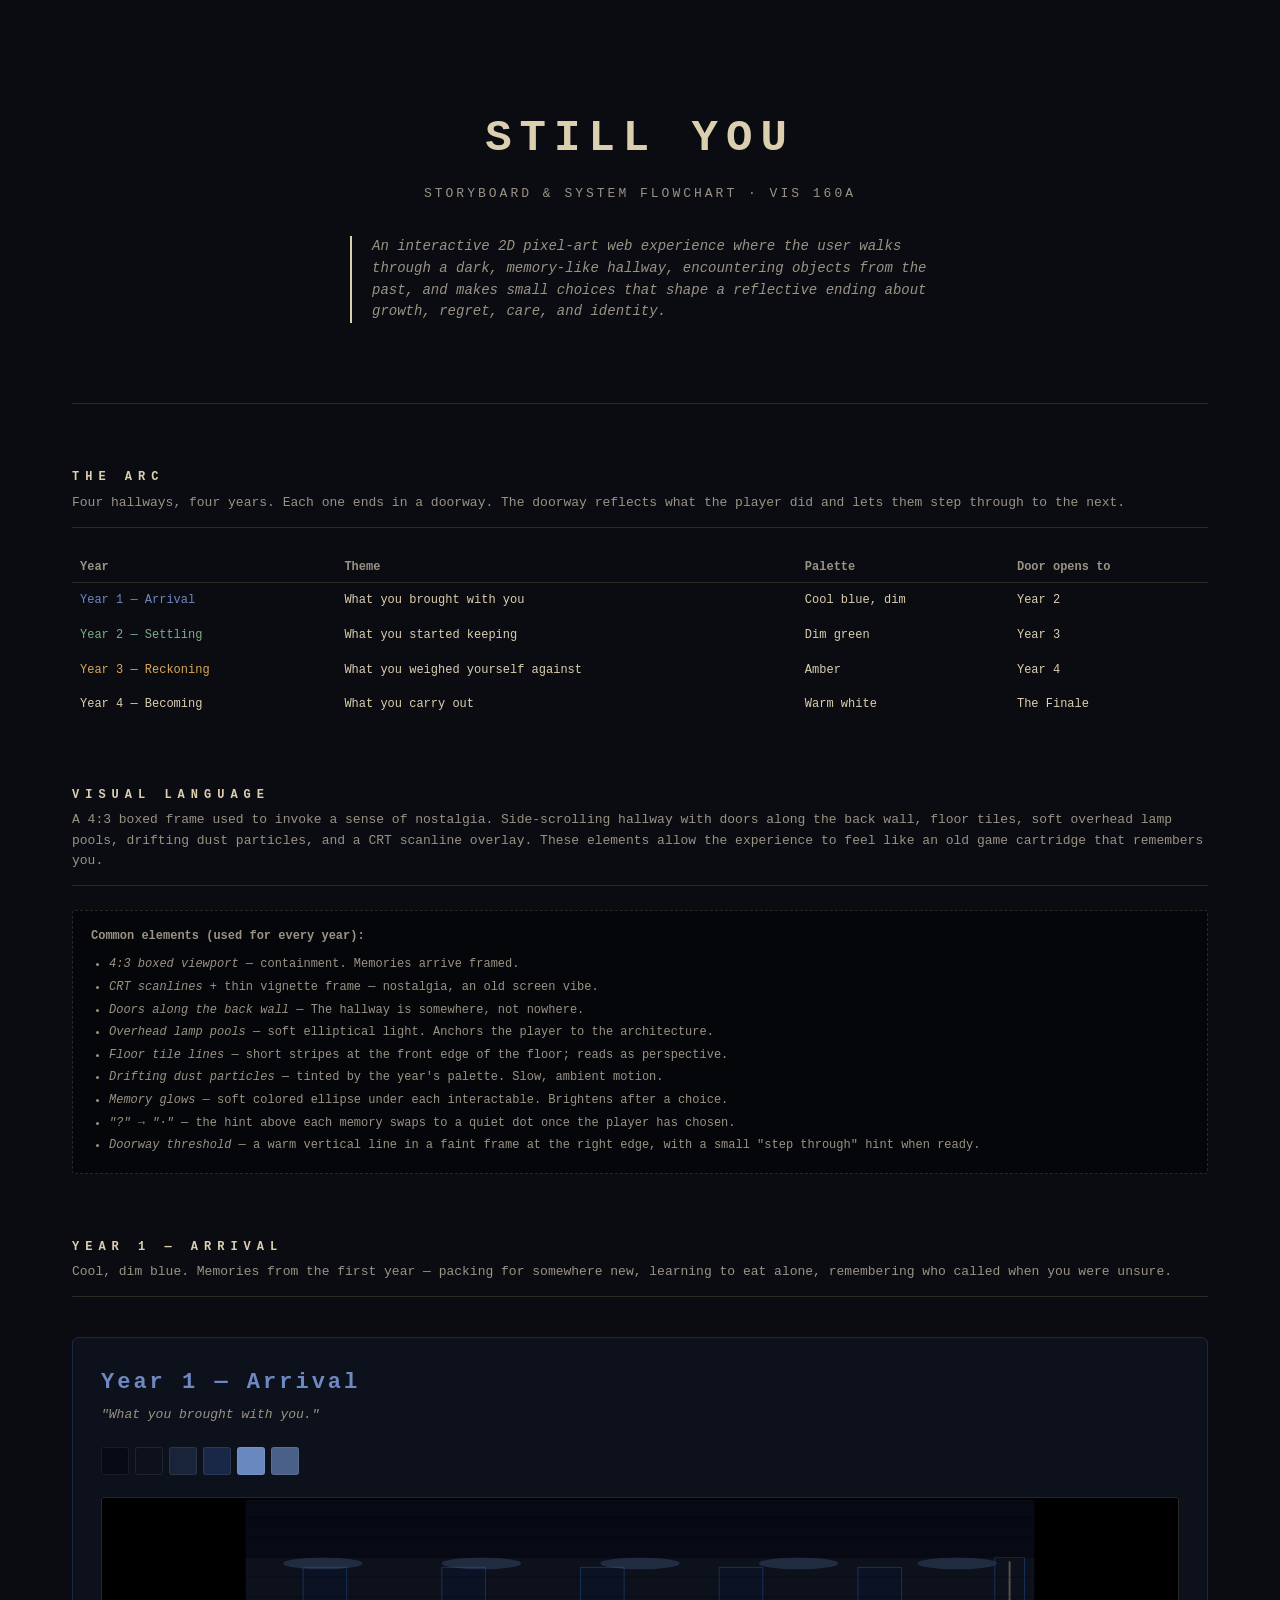
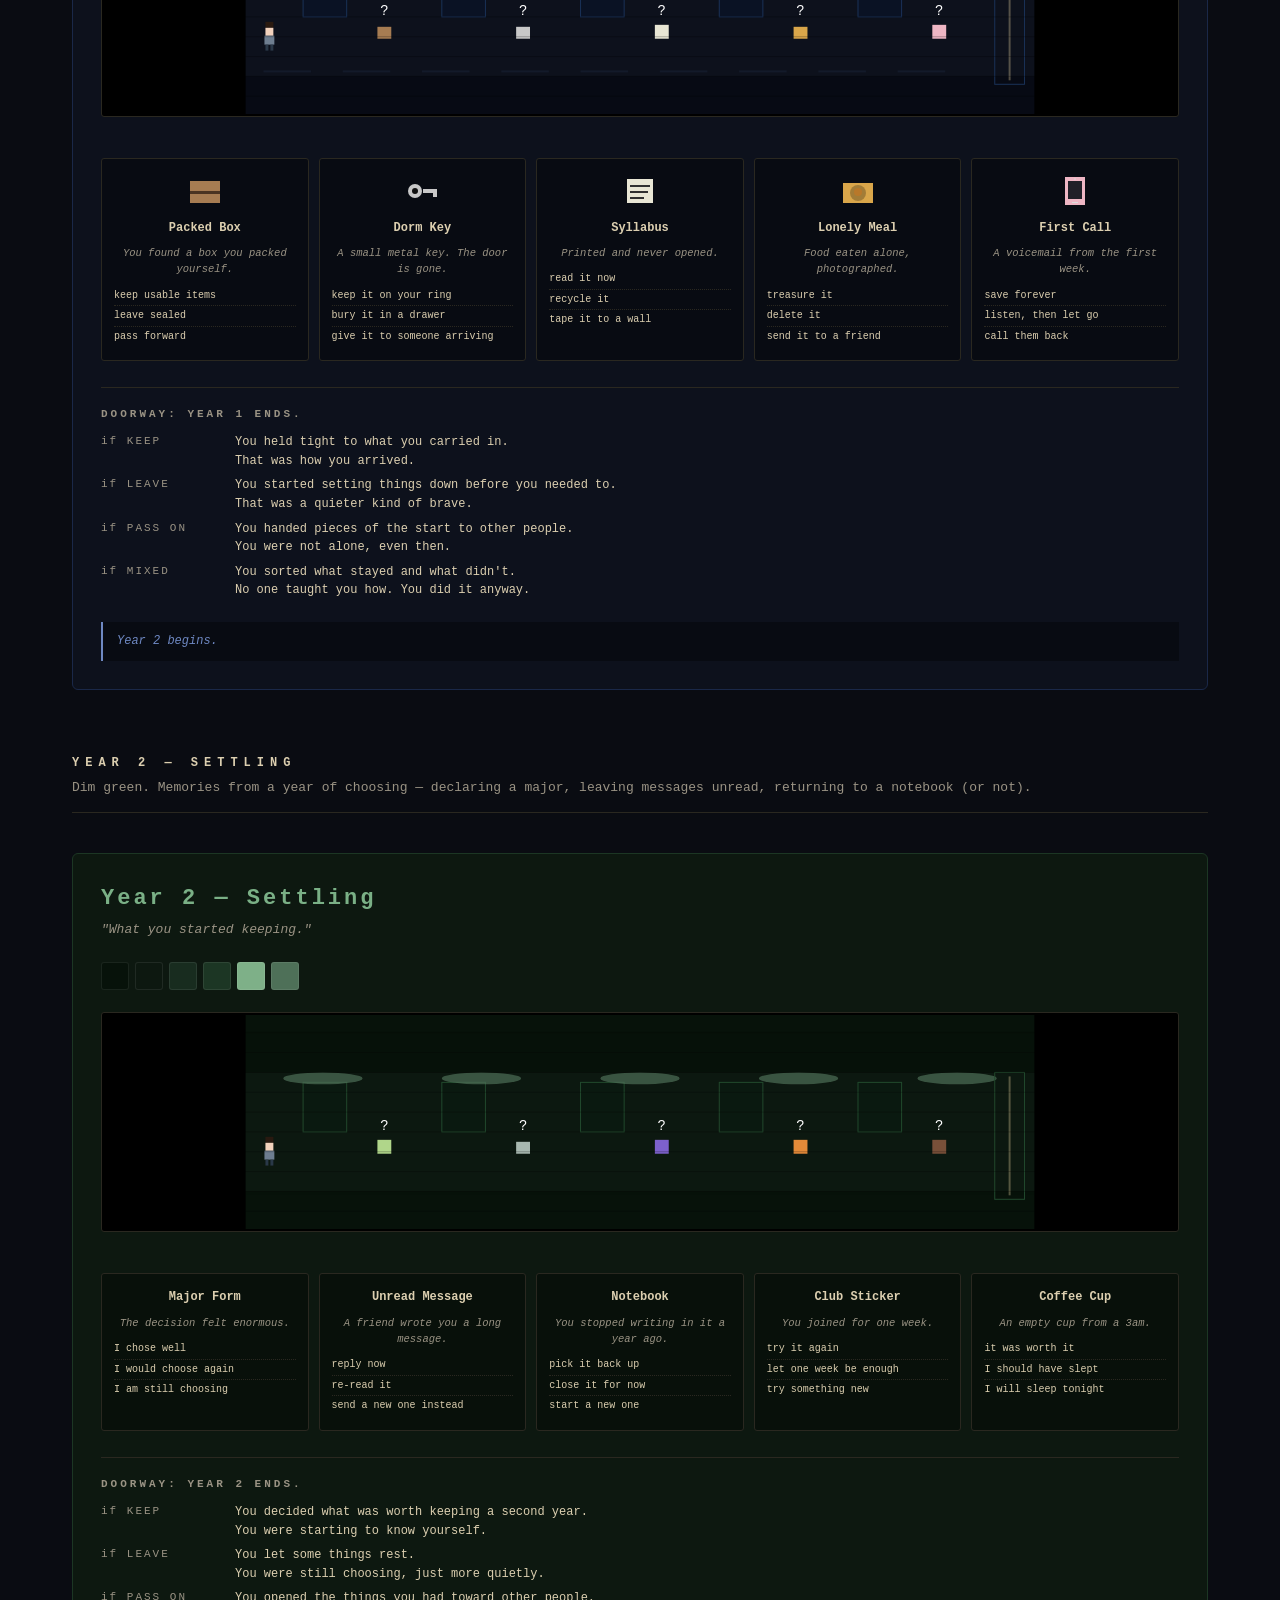
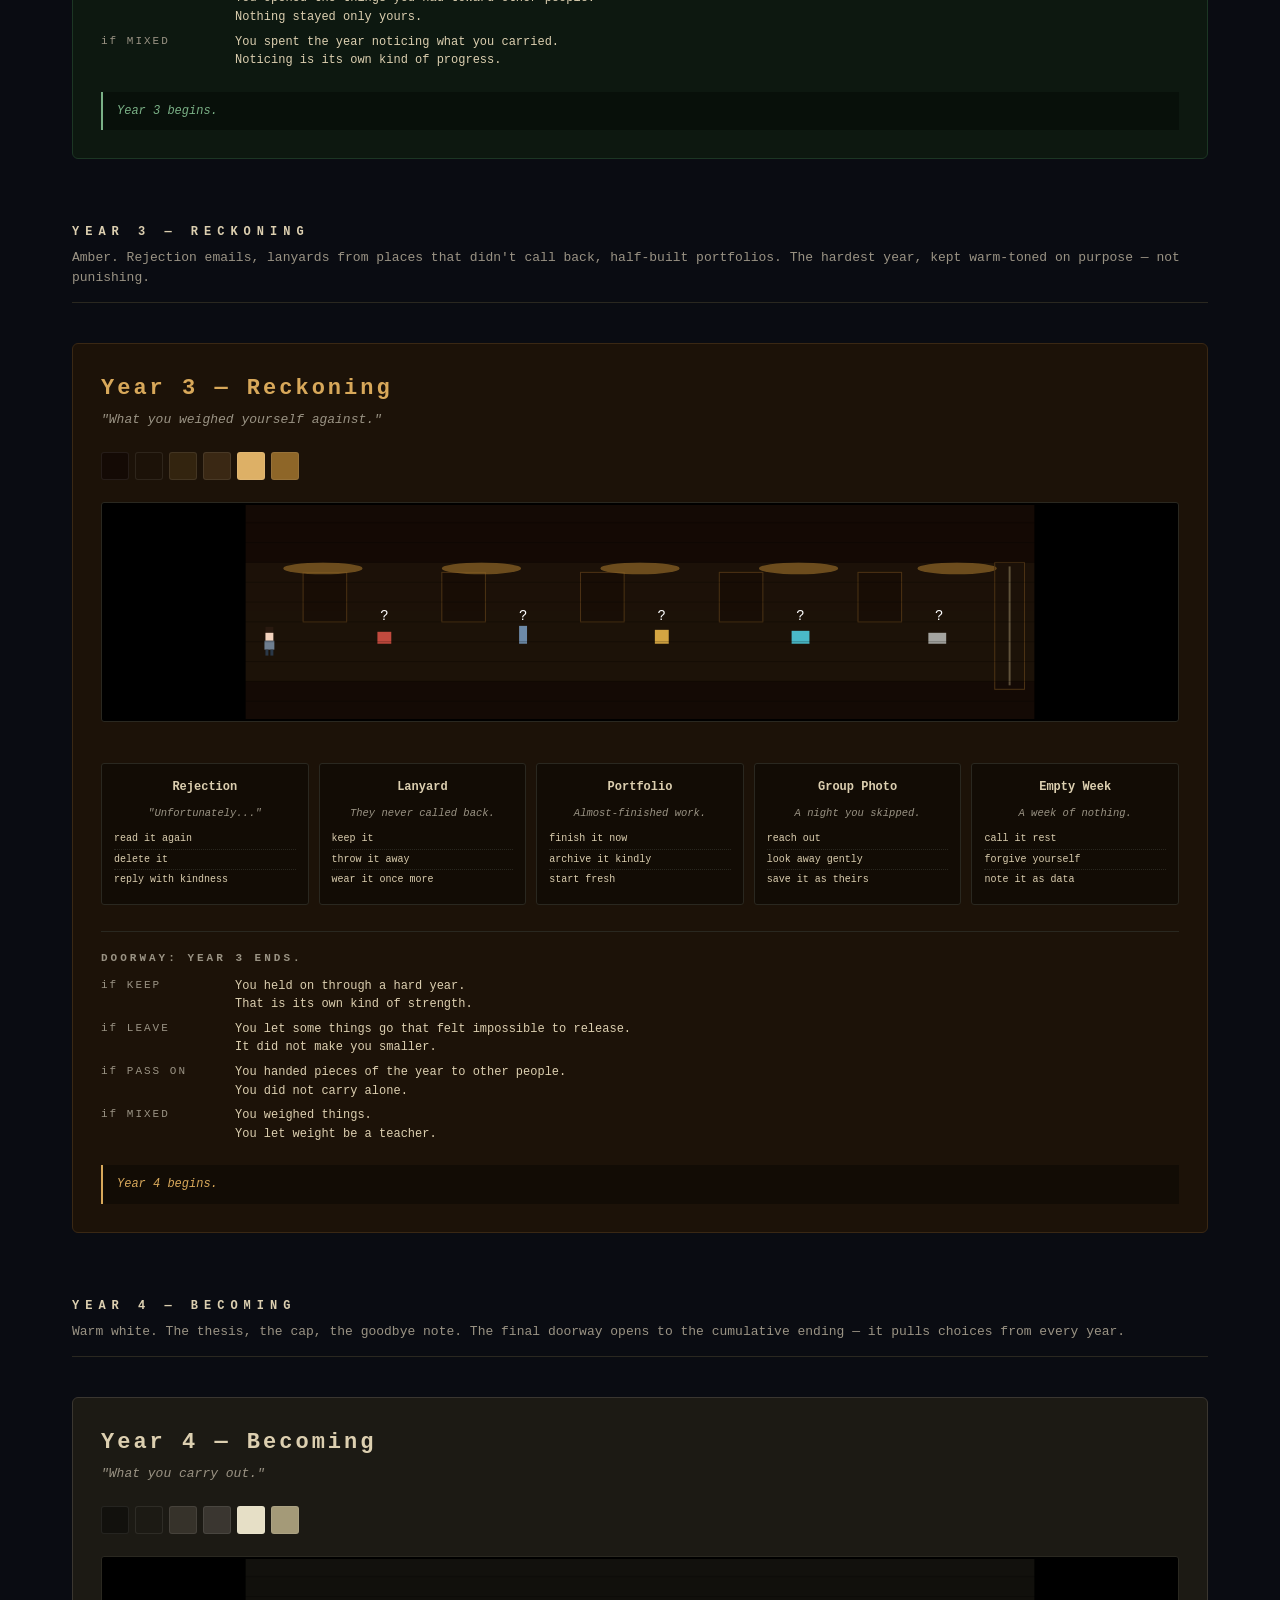
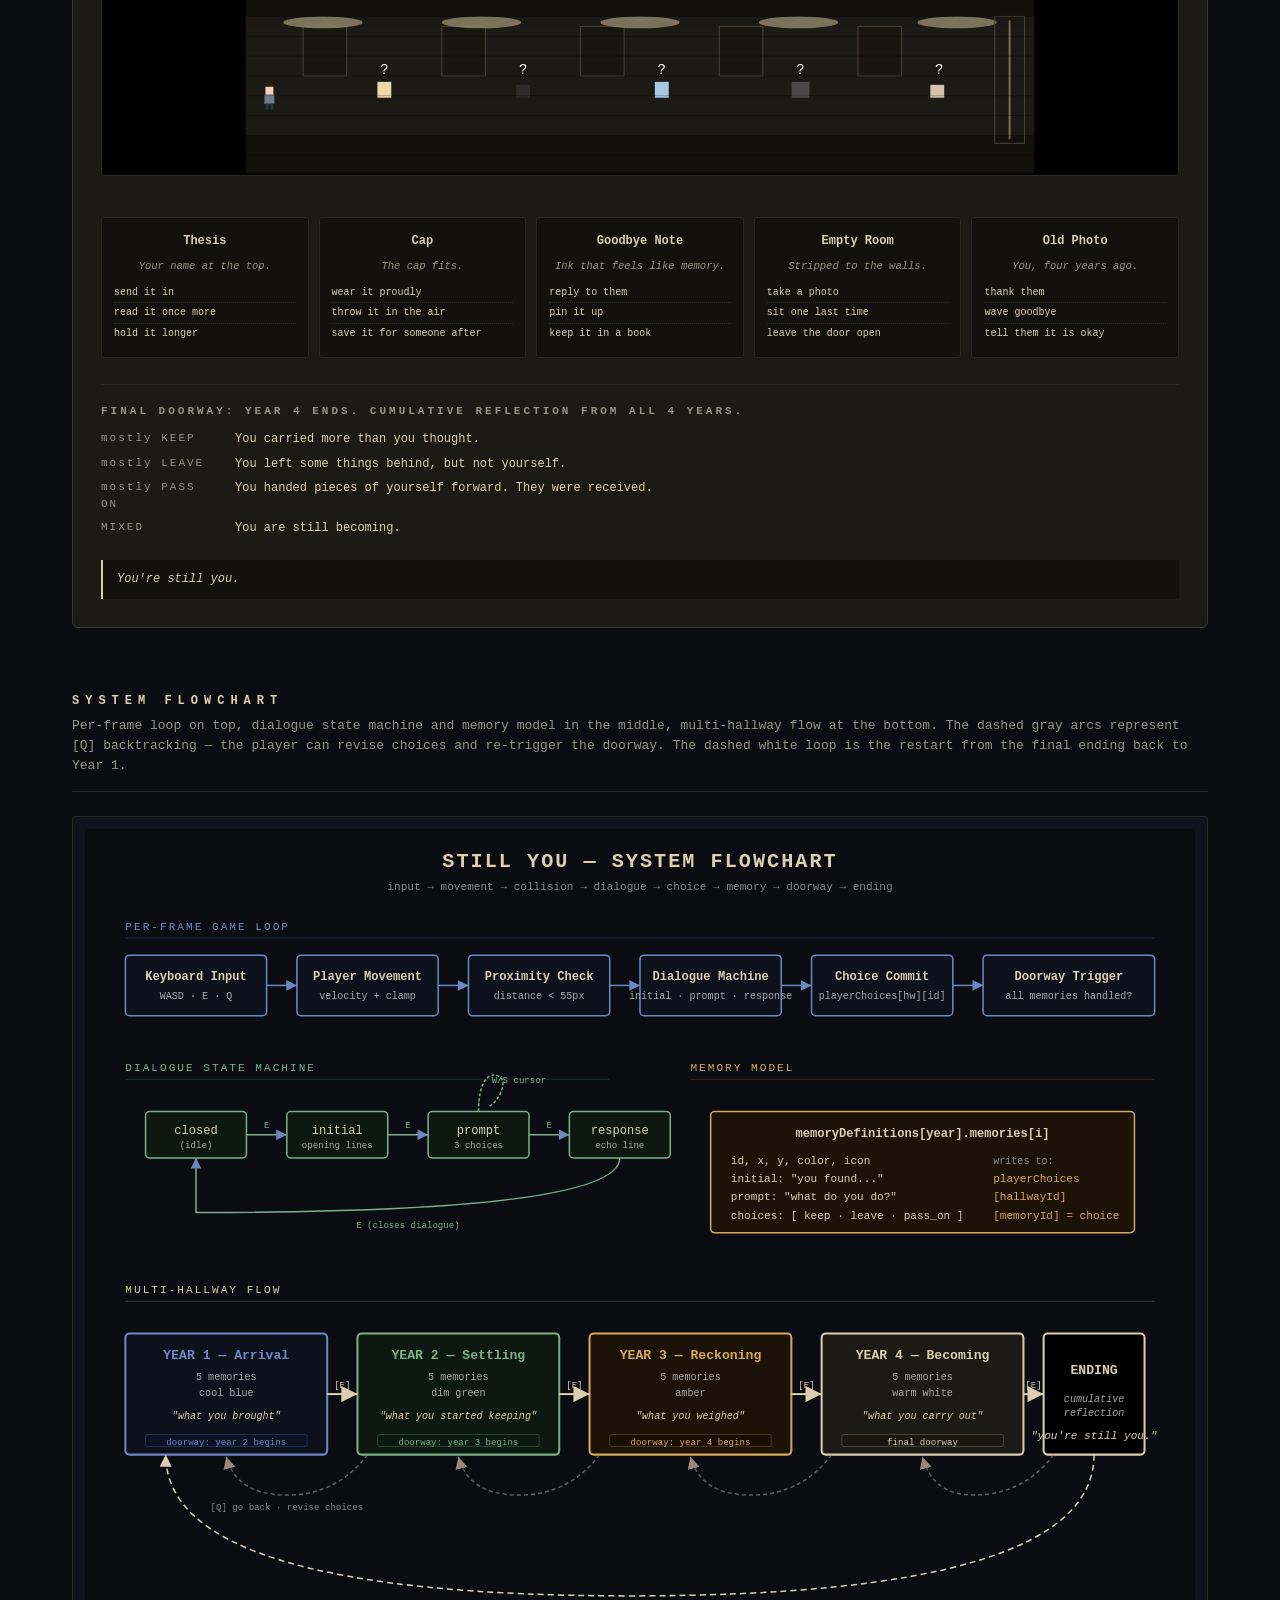
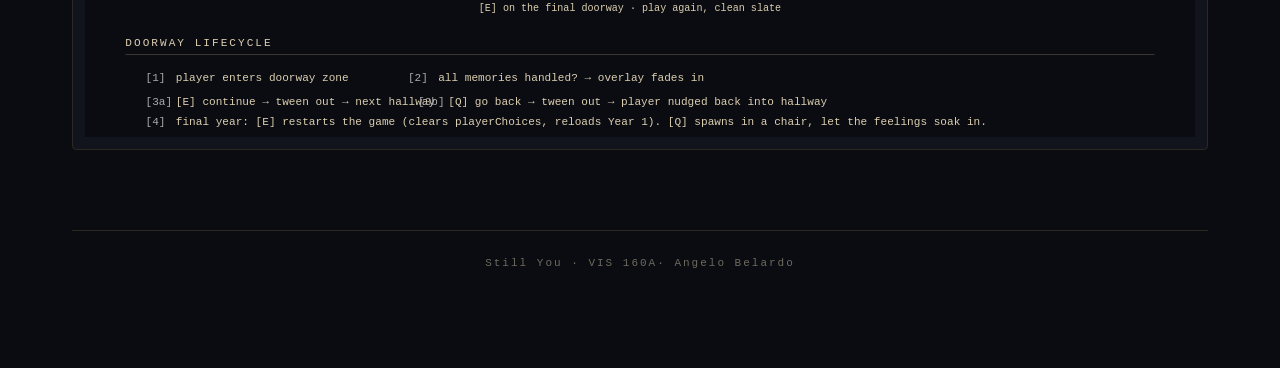
==== docs/storyboard.html @ be6eb706 "Add files via upload" ====
<!DOCTYPE html>
<html lang="en">
<head>
<meta charset="UTF-8" />
<meta name="viewport" content="width=device-width, initial-scale=1.0" />
<title>Still You — Storyboard &amp; Flowchart</title>
<style>
  :root {
    --bg:        #0a0c12;
    --bg-soft:   #11141c;
    --text:      #dccfb0;
    --text-dim:  #9a9384;
    --muted:     #6e6a5e;
    --rule:      #2a2820;

    --y1: #6e88c2;  --y1-bg: #0d111c;  --y1-stroke: #1a2848;
    --y2: #7ab086;  --y2-bg: #0d1810;  --y2-stroke: #1c3624;
    --y3: #d8a85a;  --y3-bg: #1c1208;  --y3-stroke: #3a2814;
    --y4: #dccfb0;  --y4-bg: #1c1a14;  --y4-stroke: #3a3630;
  }
  * { box-sizing: border-box; }
  html, body {
    margin: 0;
    padding: 0;
    background: var(--bg);
    color: var(--text);
    font-family: "Courier New", ui-monospace, monospace;
    line-height: 1.55;
  }
  body {
    padding: 48px 32px 96px;
    max-width: 1200px;
    margin: 0 auto;
  }
  header.cover {
    text-align: center;
    padding: 56px 0 80px;
    border-bottom: 1px solid var(--rule);
  }
  header.cover h1 {
    font-size: 44px;
    letter-spacing: 8px;
    margin: 0 0 12px;
    color: var(--text);
  }
  header.cover .subtitle {
    color: var(--text-dim);
    letter-spacing: 3px;
    font-size: 13px;
    text-transform: uppercase;
  }
  header.cover blockquote {
    margin: 32px auto 0;
    max-width: 580px;
    color: var(--text-dim);
    font-style: italic;
    font-size: 14px;
    border-left: 2px solid var(--y4);
    padding-left: 20px;
    text-align: left;
  }

  section {
    margin-top: 64px;
  }
  section h2 {
    font-size: 12px;
    letter-spacing: 6px;
    color: var(--y4);
    text-transform: uppercase;
    margin: 0 0 6px;
  }
  section .sub {
    color: var(--text-dim);
    font-size: 13px;
    margin-bottom: 24px;
    border-bottom: 1px solid var(--rule);
    padding-bottom: 14px;
  }

  /* Year panels */
  .year {
    margin-top: 40px;
    padding: 28px;
    border-radius: 6px;
    border: 1px solid;
  }
  .year.y1 { background: var(--y1-bg); border-color: var(--y1-stroke); }
  .year.y2 { background: var(--y2-bg); border-color: var(--y2-stroke); }
  .year.y3 { background: var(--y3-bg); border-color: var(--y3-stroke); }
  .year.y4 { background: var(--y4-bg); border-color: var(--y4-stroke); }

  .year h3 {
    margin: 0 0 4px;
    font-size: 22px;
    letter-spacing: 3px;
  }
  .year.y1 h3 { color: var(--y1); }
  .year.y2 h3 { color: var(--y2); }
  .year.y3 h3 { color: var(--y3); }
  .year.y4 h3 { color: var(--y4); }

  .year .tagline {
    color: var(--text-dim);
    font-style: italic;
    font-size: 13px;
    margin-bottom: 22px;
  }
  .year .palette {
    display: flex;
    gap: 6px;
    margin: 14px 0 22px;
  }
  .palette .sw {
    width: 28px;
    height: 28px;
    border-radius: 3px;
    border: 1px solid rgba(255,255,255,0.08);
  }

  .year .mockup {
    width: 100%;
    height: 220px;
    margin-bottom: 24px;
    border: 1px solid var(--rule);
    border-radius: 3px;
    background: #000;
  }

  .memories {
    display: grid;
    grid-template-columns: repeat(5, 1fr);
    gap: 10px;
    margin-top: 8px;
  }
  .memcard {
    background: rgba(0,0,0,0.35);
    border: 1px solid var(--rule);
    border-radius: 3px;
    padding: 14px 12px;
    font-size: 11px;
  }
  .memcard .icon {
    display: block;
    margin: 0 auto 10px;
  }
  .memcard .title {
    font-weight: bold;
    color: var(--text);
    margin-bottom: 8px;
    font-size: 12px;
    text-align: center;
  }
  .memcard .line {
    color: var(--text-dim);
    font-style: italic;
    font-size: 10.5px;
    margin-bottom: 8px;
    text-align: center;
  }
  .memcard ul {
    list-style: none;
    margin: 0;
    padding: 0;
    font-size: 10px;
  }
  .memcard li {
    color: var(--text);
    padding: 2px 0;
    border-top: 1px dotted var(--rule);
  }
  .memcard li:first-child { border-top: none; }

  .reflections {
    margin-top: 26px;
    padding-top: 18px;
    border-top: 1px solid var(--rule);
  }
  .reflections h4 {
    margin: 0 0 10px;
    font-size: 11px;
    letter-spacing: 3px;
    color: var(--text-dim);
    text-transform: uppercase;
  }
  .reflections .row {
    display: grid;
    grid-template-columns: 120px 1fr;
    gap: 14px;
    margin: 6px 0;
    font-size: 12px;
  }
  .reflections .row .tag {
    color: var(--text-dim);
    font-size: 11px;
    letter-spacing: 2px;
  }
  .reflections .row .body {
    color: var(--text);
    white-space: pre-wrap;
  }
  .transition {
    margin-top: 22px;
    padding: 10px 14px;
    border-left: 2px solid currentColor;
    color: inherit;
    font-size: 12px;
    font-style: italic;
    background: rgba(0,0,0,0.35);
  }
  .year.y1 .transition { color: var(--y1); }
  .year.y2 .transition { color: var(--y2); }
  .year.y3 .transition { color: var(--y3); }
  .year.y4 .transition { color: var(--y4); }

  .visual-notes {
    background: rgba(0,0,0,0.45);
    border: 1px dashed var(--rule);
    border-radius: 3px;
    padding: 16px 18px;
    margin: 22px 0 0;
    font-size: 12px;
    color: var(--text-dim);
  }
  .visual-notes ul { margin: 8px 0 0 18px; padding: 0; }
  .visual-notes li { padding: 2px 0; }

  .flowchart-wrap {
    background: var(--bg-soft);
    padding: 12px;
    border-radius: 4px;
    border: 1px solid var(--rule);
  }
  .flowchart-wrap svg { display: block; width: 100%; height: auto; }

  footer {
    margin-top: 80px;
    padding-top: 24px;
    border-top: 1px solid var(--rule);
    color: var(--muted);
    font-size: 11px;
    text-align: center;
    letter-spacing: 2px;
  }

  @media (max-width: 900px) {
    .memories { grid-template-columns: repeat(2, 1fr); }
  }
</style>
</head>
<body>

<header class="cover">
  <h1>STILL YOU</h1>
  <div class="subtitle">storyboard &amp; system flowchart · vis 160a</div>
  <blockquote>
    An interactive 2D pixel-art web experience where the user walks through a dark, memory-like hallway, 
    encountering objects from the past, and makes small choices that shape a reflective ending about growth, 
    regret, care, and identity.
  </blockquote>
</header>

<!-- ============================================================ -->
<!-- Arc -->
<!-- ============================================================ -->
<section>
  <h2>The Arc</h2>
  <div class="sub">Four hallways, four years. Each one ends in a doorway. 
    The doorway reflects what the player did and lets them step through to the next.</div>

  <table style="width:100%; font-size:12px; border-collapse: collapse;">
    <thead style="color: var(--text-dim); text-align:left;">
      <tr>
        <th style="padding:6px 8px; border-bottom:1px solid var(--rule);">Year</th>
        <th style="padding:6px 8px; border-bottom:1px solid var(--rule);">Theme</th>
        <th style="padding:6px 8px; border-bottom:1px solid var(--rule);">Palette</th>
        <th style="padding:6px 8px; border-bottom:1px solid var(--rule);">Door opens to</th>
      </tr>
    </thead>
    <tbody>
      <tr>
        <td style="padding:8px; color: var(--y1);">Year 1 — Arrival</td>
        <td style="padding:8px;">What you brought with you</td>
        <td style="padding:8px;">Cool blue, dim</td>
        <td style="padding:8px;">Year 2</td>
      </tr>
      <tr>
        <td style="padding:8px; color: var(--y2);">Year 2 — Settling</td>
        <td style="padding:8px;">What you started keeping</td>
        <td style="padding:8px;">Dim green</td>
        <td style="padding:8px;">Year 3</td>
      </tr>
      <tr>
        <td style="padding:8px; color: var(--y3);">Year 3 — Reckoning</td>
        <td style="padding:8px;">What you weighed yourself against</td>
        <td style="padding:8px;">Amber</td>
        <td style="padding:8px;">Year 4</td>
      </tr>
      <tr>
        <td style="padding:8px; color: var(--y4);">Year 4 — Becoming</td>
        <td style="padding:8px;">What you carry out</td>
        <td style="padding:8px;">Warm white</td>
        <td style="padding:8px;">The Finale</td>
      </tr>
    </tbody>
  </table>
</section>

<!-- ============================================================ -->
<!-- Visual language -->
<!-- ============================================================ -->
<section>
  <h2>Visual Language</h2>
  <div class="sub">A 4:3 boxed frame used to invoke a sense of nostalgia. 
    Side-scrolling hallway with doors along the back wall, floor tiles, 
    soft overhead lamp pools, drifting dust particles, and a CRT scanline overlay. 
    These elements allow the experience to feel like an old game cartridge that remembers you.</div>

  <div class="visual-notes">
    <strong>Common elements (used for every year):</strong>
    <ul>
      <li><em>4:3 boxed viewport</em> — containment. Memories arrive framed.</li>
      <li><em>CRT scanlines</em> + thin vignette frame — nostalgia, an old screen vibe.</li>
      <li><em>Doors along the back wall</em> — The hallway is somewhere, not nowhere.</li>
      <li><em>Overhead lamp pools</em> — soft elliptical light. Anchors the player to the architecture.</li>
      <li><em>Floor tile lines</em> — short stripes at the front edge of the floor; reads as perspective.</li>
      <li><em>Drifting dust particles</em> — tinted by the year's palette. Slow, ambient motion.</li>
      <li><em>Memory glows</em> — soft colored ellipse under each interactable. Brightens after a choice.</li>
      <li><em>"?" → "·"</em> — the hint above each memory swaps to a quiet dot once the player has chosen.</li>
      <li><em>Doorway threshold</em> — a warm vertical line in a faint frame at the right edge, with a small "step through" hint when ready.</li>
    </ul>
  </div>
</section>

<!-- ============================================================ -->
<!-- Year 1 -->
<!-- ============================================================ -->
<section>
  <h2>Year 1 — Arrival</h2>
  <div class="sub">Cool, dim blue. Memories from the first year — packing for somewhere new, learning to eat alone, remembering who called when you were unsure.</div>

  <div class="year y1">
    <h3>Year 1 — Arrival</h3>
    <div class="tagline">"What you brought with you."</div>
    <div class="palette">
      <div class="sw" style="background:#070a14"></div>
      <div class="sw" style="background:#0d111c"></div>
      <div class="sw" style="background:#1a2438"></div>
      <div class="sw" style="background:#1a2848"></div>
      <div class="sw" style="background:#6a88c0"></div>
      <div class="sw" style="background:#4a6088"></div>
    </div>

    <svg class="mockup" viewBox="0 0 800 220" preserveAspectRatio="xMidYMid meet">
      <rect width="800" height="220" fill="#070a14"/>
      <rect x="0" y="60" width="800" height="120" fill="#0d111c"/>
      <!-- doors -->
      <g>
        <rect x="60"  y="70" width="44" height="50" fill="#0a1224" stroke="#1a3258"/>
        <rect x="200" y="70" width="44" height="50" fill="#0a1224" stroke="#1a3258"/>
        <rect x="340" y="70" width="44" height="50" fill="#0a1224" stroke="#1a3258"/>
        <rect x="480" y="70" width="44" height="50" fill="#0a1224" stroke="#1a3258"/>
        <rect x="620" y="70" width="44" height="50" fill="#0a1224" stroke="#1a3258"/>
      </g>
      <!-- floor strips -->
      <g opacity="0.5">
        <rect x="20"  y="174" width="48" height="2" fill="#1a2438"/>
        <rect x="100" y="174" width="48" height="2" fill="#1a2438"/>
        <rect x="180" y="174" width="48" height="2" fill="#1a2438"/>
        <rect x="260" y="174" width="48" height="2" fill="#1a2438"/>
        <rect x="340" y="174" width="48" height="2" fill="#1a2438"/>
        <rect x="420" y="174" width="48" height="2" fill="#1a2438"/>
        <rect x="500" y="174" width="48" height="2" fill="#1a2438"/>
        <rect x="580" y="174" width="48" height="2" fill="#1a2438"/>
        <rect x="660" y="174" width="48" height="2" fill="#1a2438"/>
      </g>
      <!-- overhead lamp pools -->
      <g opacity="0.7">
        <ellipse cx="80"  cy="66" rx="40" ry="6" fill="#4a6088" opacity="0.5"/>
        <ellipse cx="240" cy="66" rx="40" ry="6" fill="#4a6088" opacity="0.5"/>
        <ellipse cx="400" cy="66" rx="40" ry="6" fill="#4a6088" opacity="0.5"/>
        <ellipse cx="560" cy="66" rx="40" ry="6" fill="#4a6088" opacity="0.5"/>
        <ellipse cx="720" cy="66" rx="40" ry="6" fill="#4a6088" opacity="0.5"/>
      </g>
      <!-- memories -->
      <g>
        <rect x="135" y="130" width="14" height="12" fill="#a67c52"/>
        <text x="142" y="118" text-anchor="middle" fill="#fff" font-size="14" font-family="monospace">?</text>
        <rect x="275" y="130" width="14" height="12" fill="#c8c8c8"/>
        <text x="282" y="118" text-anchor="middle" fill="#fff" font-size="14" font-family="monospace">?</text>
        <rect x="415" y="128" width="14" height="14" fill="#e8e6d4"/>
        <text x="422" y="118" text-anchor="middle" fill="#fff" font-size="14" font-family="monospace">?</text>
        <rect x="555" y="130" width="14" height="12" fill="#d9a64a"/>
        <text x="562" y="118" text-anchor="middle" fill="#fff" font-size="14" font-family="monospace">?</text>
        <rect x="695" y="128" width="14" height="14" fill="#eeb6c4"/>
        <text x="702" y="118" text-anchor="middle" fill="#fff" font-size="14" font-family="monospace">?</text>
      </g>
      <!-- player -->
      <g>
        <rect x="22" y="125" width="8" height="6" fill="#2a1a10"/>
        <rect x="22" y="131" width="8" height="8" fill="#f2d2bd"/>
        <rect x="21" y="139" width="10" height="9" fill="#6e7e90"/>
        <rect x="22" y="148" width="3" height="6" fill="#2a3848"/>
        <rect x="27" y="148" width="3" height="6" fill="#2a3848"/>
      </g>
      <!-- doorway threshold -->
      <rect x="772" y="64" width="2" height="120" fill="#ffe8b0" opacity="0.3"/>
      <rect x="758" y="60" width="30" height="128" fill="none" stroke="#1a3258"/>
      <!-- scanlines -->
      <g opacity="0.25">
        <line x1="0" y1="20" x2="800" y2="20" stroke="#000"/>
        <line x1="0" y1="40" x2="800" y2="40" stroke="#000"/>
        <line x1="0" y1="60" x2="800" y2="60" stroke="#000"/>
        <line x1="0" y1="80" x2="800" y2="80" stroke="#000"/>
        <line x1="0" y1="100" x2="800" y2="100" stroke="#000"/>
        <line x1="0" y1="120" x2="800" y2="120" stroke="#000"/>
        <line x1="0" y1="140" x2="800" y2="140" stroke="#000"/>
        <line x1="0" y1="160" x2="800" y2="160" stroke="#000"/>
        <line x1="0" y1="180" x2="800" y2="180" stroke="#000"/>
        <line x1="0" y1="200" x2="800" y2="200" stroke="#000"/>
      </g>
      <!-- frame -->
      <rect x="0" y="0" width="800" height="220" fill="none" stroke="#000" stroke-width="4"/>
    </svg>

    <div class="memories">
      <div class="memcard">
        <svg class="icon" width="42" height="36" viewBox="0 0 42 36">
          <rect x="6" y="8" width="30" height="22" fill="#a67c52"/>
          <rect x="6" y="18" width="30" height="3" fill="#4a3422"/>
        </svg>
        <div class="title">Packed Box</div>
        <div class="line">You found a box you packed yourself.</div>
        <ul>
          <li>keep usable items</li>
          <li>leave sealed</li>
          <li>pass forward</li>
        </ul>
      </div>

      <div class="memcard">
        <svg class="icon" width="42" height="36" viewBox="0 0 42 36">
          <circle cx="14" cy="18" r="7" fill="#c8c8c8"/>
          <circle cx="14" cy="18" r="3" fill="#101010"/>
          <rect x="22" y="16" width="14" height="4" fill="#c8c8c8"/>
          <rect x="32" y="20" width="4" height="4" fill="#c8c8c8"/>
        </svg>
        <div class="title">Dorm Key</div>
        <div class="line">A small metal key. The door is gone.</div>
        <ul>
          <li>keep it on your ring</li>
          <li>bury it in a drawer</li>
          <li>give it to someone arriving</li>
        </ul>
      </div>

      <div class="memcard">
        <svg class="icon" width="42" height="36" viewBox="0 0 42 36">
          <rect x="8"  y="6"  width="26" height="24" fill="#e8e6d4"/>
          <rect x="11" y="12" width="20" height="2" fill="#303030"/>
          <rect x="11" y="18" width="18" height="2" fill="#303030"/>
          <rect x="11" y="24" width="14" height="2" fill="#303030"/>
        </svg>
        <div class="title">Syllabus</div>
        <div class="line">Printed and never opened.</div>
        <ul>
          <li>read it now</li>
          <li>recycle it</li>
          <li>tape it to a wall</li>
        </ul>
      </div>

      <div class="memcard">
        <svg class="icon" width="42" height="36" viewBox="0 0 42 36">
          <rect x="6"  y="10" width="30" height="20" fill="#d9a64a"/>
          <circle cx="21" cy="20" r="8" fill="#000" fill-opacity="0.25"/>
          <circle cx="21" cy="19" r="4" fill="#b8782a"/>
        </svg>
        <div class="title">Lonely Meal</div>
        <div class="line">Food eaten alone, photographed.</div>
        <ul>
          <li>treasure it</li>
          <li>delete it</li>
          <li>send it to a friend</li>
        </ul>
      </div>

      <div class="memcard">
        <svg class="icon" width="42" height="36" viewBox="0 0 42 36">
          <rect x="11" y="4"  width="20" height="28" fill="#eeb6c4"/>
          <rect x="14" y="8"  width="14" height="18" fill="#202028"/>
          <circle cx="21" cy="6" r="0.8" fill="#ddd"/>
          <rect x="18" y="29" width="6" height="1" fill="#ddd"/>
        </svg>
        <div class="title">First Call</div>
        <div class="line">A voicemail from the first week.</div>
        <ul>
          <li>save forever</li>
          <li>listen, then let go</li>
          <li>call them back</li>
        </ul>
      </div>
    </div>

    <div class="reflections">
      <h4>Doorway: Year 1 ends.</h4>
      <div class="row"><span class="tag">if KEEP</span><span class="body">You held tight to what you carried in.
That was how you arrived.</span></div>
      <div class="row"><span class="tag">if LEAVE</span><span class="body">You started setting things down before you needed to.
That was a quieter kind of brave.</span></div>
      <div class="row"><span class="tag">if PASS ON</span><span class="body">You handed pieces of the start to other people.
You were not alone, even then.</span></div>
      <div class="row"><span class="tag">if MIXED</span><span class="body">You sorted what stayed and what didn't.
No one taught you how. You did it anyway.</span></div>
    </div>
    <div class="transition">Year 2 begins.</div>
  </div>
</section>

<!-- ============================================================ -->
<!-- Year 2 -->
<!-- ============================================================ -->
<section>
  <h2>Year 2 — Settling</h2>
  <div class="sub">Dim green. Memories from a year of choosing — declaring a major, leaving messages unread, returning to a notebook (or not).</div>

  <div class="year y2">
    <h3>Year 2 — Settling</h3>
    <div class="tagline">"What you started keeping."</div>
    <div class="palette">
      <div class="sw" style="background:#07120a"></div>
      <div class="sw" style="background:#0d1810"></div>
      <div class="sw" style="background:#182c1f"></div>
      <div class="sw" style="background:#1c3624"></div>
      <div class="sw" style="background:#7eb088"></div>
      <div class="sw" style="background:#4e7058"></div>
    </div>

    <svg class="mockup" viewBox="0 0 800 220" preserveAspectRatio="xMidYMid meet">
      <rect width="800" height="220" fill="#07120a"/>
      <rect x="0" y="60" width="800" height="120" fill="#0d1810"/>
      <g>
        <rect x="60"  y="70" width="44" height="50" fill="#0b1a10" stroke="#224a2e"/>
        <rect x="200" y="70" width="44" height="50" fill="#0b1a10" stroke="#224a2e"/>
        <rect x="340" y="70" width="44" height="50" fill="#0b1a10" stroke="#224a2e"/>
        <rect x="480" y="70" width="44" height="50" fill="#0b1a10" stroke="#224a2e"/>
        <rect x="620" y="70" width="44" height="50" fill="#0b1a10" stroke="#224a2e"/>
      </g>
      <g opacity="0.7">
        <ellipse cx="80"  cy="66" rx="40" ry="6" fill="#4e7058"/>
        <ellipse cx="240" cy="66" rx="40" ry="6" fill="#4e7058"/>
        <ellipse cx="400" cy="66" rx="40" ry="6" fill="#4e7058"/>
        <ellipse cx="560" cy="66" rx="40" ry="6" fill="#4e7058"/>
        <ellipse cx="720" cy="66" rx="40" ry="6" fill="#4e7058"/>
      </g>
      <g>
        <rect x="135" y="128" width="14" height="14" fill="#b0d68a"/>
        <text x="142" y="118" text-anchor="middle" fill="#fff" font-size="14" font-family="monospace">?</text>
        <rect x="275" y="130" width="14" height="12" fill="#a8b8b0"/>
        <text x="282" y="118" text-anchor="middle" fill="#fff" font-size="14" font-family="monospace">?</text>
        <rect x="415" y="128" width="14" height="14" fill="#7e62cc"/>
        <text x="422" y="118" text-anchor="middle" fill="#fff" font-size="14" font-family="monospace">?</text>
        <rect x="555" y="128" width="14" height="14" fill="#e48a3a"/>
        <text x="562" y="118" text-anchor="middle" fill="#fff" font-size="14" font-family="monospace">?</text>
        <rect x="695" y="128" width="14" height="14" fill="#7a513a"/>
        <text x="702" y="118" text-anchor="middle" fill="#fff" font-size="14" font-family="monospace">?</text>
      </g>
      <g>
        <rect x="22" y="125" width="8" height="6" fill="#2a1a10"/>
        <rect x="22" y="131" width="8" height="8" fill="#f2d2bd"/>
        <rect x="21" y="139" width="10" height="9" fill="#6e7e90"/>
        <rect x="22" y="148" width="3" height="6" fill="#2a3848"/>
        <rect x="27" y="148" width="3" height="6" fill="#2a3848"/>
      </g>
      <rect x="772" y="64" width="2" height="120" fill="#ffe8b0" opacity="0.3"/>
      <rect x="758" y="60" width="30" height="128" fill="none" stroke="#224a2e"/>
      <g opacity="0.25">
        <line x1="0" y1="20" x2="800" y2="20" stroke="#000"/>
        <line x1="0" y1="40" x2="800" y2="40" stroke="#000"/>
        <line x1="0" y1="60" x2="800" y2="60" stroke="#000"/>
        <line x1="0" y1="80" x2="800" y2="80" stroke="#000"/>
        <line x1="0" y1="100" x2="800" y2="100" stroke="#000"/>
        <line x1="0" y1="120" x2="800" y2="120" stroke="#000"/>
        <line x1="0" y1="140" x2="800" y2="140" stroke="#000"/>
        <line x1="0" y1="160" x2="800" y2="160" stroke="#000"/>
        <line x1="0" y1="180" x2="800" y2="180" stroke="#000"/>
        <line x1="0" y1="200" x2="800" y2="200" stroke="#000"/>
      </g>
      <rect x="0" y="0" width="800" height="220" fill="none" stroke="#000" stroke-width="4"/>
    </svg>

    <div class="memories">
      <div class="memcard"><div class="title">Major Form</div><div class="line">The decision felt enormous.</div><ul><li>I chose well</li><li>I would choose again</li><li>I am still choosing</li></ul></div>
      <div class="memcard"><div class="title">Unread Message</div><div class="line">A friend wrote you a long message.</div><ul><li>reply now</li><li>re-read it</li><li>send a new one instead</li></ul></div>
      <div class="memcard"><div class="title">Notebook</div><div class="line">You stopped writing in it a year ago.</div><ul><li>pick it back up</li><li>close it for now</li><li>start a new one</li></ul></div>
      <div class="memcard"><div class="title">Club Sticker</div><div class="line">You joined for one week.</div><ul><li>try it again</li><li>let one week be enough</li><li>try something new</li></ul></div>
      <div class="memcard"><div class="title">Coffee Cup</div><div class="line">An empty cup from a 3am.</div><ul><li>it was worth it</li><li>I should have slept</li><li>I will sleep tonight</li></ul></div>
    </div>

    <div class="reflections">
      <h4>Doorway: Year 2 ends.</h4>
      <div class="row"><span class="tag">if KEEP</span><span class="body">You decided what was worth keeping a second year.
You were starting to know yourself.</span></div>
      <div class="row"><span class="tag">if LEAVE</span><span class="body">You let some things rest.
You were still choosing, just more quietly.</span></div>
      <div class="row"><span class="tag">if PASS ON</span><span class="body">You opened the things you had toward other people.
Nothing stayed only yours.</span></div>
      <div class="row"><span class="tag">if MIXED</span><span class="body">You spent the year noticing what you carried.
Noticing is its own kind of progress.</span></div>
    </div>
    <div class="transition">Year 3 begins.</div>
  </div>
</section>

<!-- ============================================================ -->
<!-- Year 3 -->
<!-- ============================================================ -->
<section>
  <h2>Year 3 — Reckoning</h2>
  <div class="sub">Amber. Rejection emails, lanyards from places that didn't call back, half-built portfolios. The hardest year, kept warm-toned on purpose — not punishing.</div>

  <div class="year y3">
    <h3>Year 3 — Reckoning</h3>
    <div class="tagline">"What you weighed yourself against."</div>
    <div class="palette">
      <div class="sw" style="background:#140a05"></div>
      <div class="sw" style="background:#1c1208"></div>
      <div class="sw" style="background:#33240f"></div>
      <div class="sw" style="background:#3a2814"></div>
      <div class="sw" style="background:#ddb066"></div>
      <div class="sw" style="background:#8e6628"></div>
    </div>

    <svg class="mockup" viewBox="0 0 800 220" preserveAspectRatio="xMidYMid meet">
      <rect width="800" height="220" fill="#140a05"/>
      <rect x="0" y="60" width="800" height="120" fill="#1c1208"/>
      <g>
        <rect x="60"  y="70" width="44" height="50" fill="#180e06" stroke="#4e3415"/>
        <rect x="200" y="70" width="44" height="50" fill="#180e06" stroke="#4e3415"/>
        <rect x="340" y="70" width="44" height="50" fill="#180e06" stroke="#4e3415"/>
        <rect x="480" y="70" width="44" height="50" fill="#180e06" stroke="#4e3415"/>
        <rect x="620" y="70" width="44" height="50" fill="#180e06" stroke="#4e3415"/>
      </g>
      <g opacity="0.7">
        <ellipse cx="80"  cy="66" rx="40" ry="6" fill="#8e6628"/>
        <ellipse cx="240" cy="66" rx="40" ry="6" fill="#8e6628"/>
        <ellipse cx="400" cy="66" rx="40" ry="6" fill="#8e6628"/>
        <ellipse cx="560" cy="66" rx="40" ry="6" fill="#8e6628"/>
        <ellipse cx="720" cy="66" rx="40" ry="6" fill="#8e6628"/>
      </g>
      <g>
        <rect x="135" y="130" width="14" height="12" fill="#c24a3e"/>
        <text x="142" y="118" text-anchor="middle" fill="#fff" font-size="14" font-family="monospace">?</text>
        <rect x="278" y="124" width="8"  height="18" fill="#6d8aa8"/>
        <text x="282" y="118" text-anchor="middle" fill="#fff" font-size="14" font-family="monospace">?</text>
        <rect x="415" y="128" width="14" height="14" fill="#d4a542"/>
        <text x="422" y="118" text-anchor="middle" fill="#fff" font-size="14" font-family="monospace">?</text>
        <rect x="553" y="129" width="18" height="13" fill="#4ab9c8"/>
        <text x="562" y="118" text-anchor="middle" fill="#fff" font-size="14" font-family="monospace">?</text>
        <rect x="691" y="131" width="18" height="11" fill="#a4a4a0"/>
        <text x="702" y="118" text-anchor="middle" fill="#fff" font-size="14" font-family="monospace">?</text>
      </g>
      <g>
        <rect x="22" y="125" width="8" height="6" fill="#2a1a10"/>
        <rect x="22" y="131" width="8" height="8" fill="#f2d2bd"/>
        <rect x="21" y="139" width="10" height="9" fill="#6e7e90"/>
        <rect x="22" y="148" width="3" height="6" fill="#2a3848"/>
        <rect x="27" y="148" width="3" height="6" fill="#2a3848"/>
      </g>
      <rect x="772" y="64" width="2" height="120" fill="#ffe8b0" opacity="0.3"/>
      <rect x="758" y="60" width="30" height="128" fill="none" stroke="#4e3415"/>
      <g opacity="0.25">
        <line x1="0" y1="20" x2="800" y2="20" stroke="#000"/>
        <line x1="0" y1="40" x2="800" y2="40" stroke="#000"/>
        <line x1="0" y1="60" x2="800" y2="60" stroke="#000"/>
        <line x1="0" y1="80" x2="800" y2="80" stroke="#000"/>
        <line x1="0" y1="100" x2="800" y2="100" stroke="#000"/>
        <line x1="0" y1="120" x2="800" y2="120" stroke="#000"/>
        <line x1="0" y1="140" x2="800" y2="140" stroke="#000"/>
        <line x1="0" y1="160" x2="800" y2="160" stroke="#000"/>
        <line x1="0" y1="180" x2="800" y2="180" stroke="#000"/>
        <line x1="0" y1="200" x2="800" y2="200" stroke="#000"/>
      </g>
      <rect x="0" y="0" width="800" height="220" fill="none" stroke="#000" stroke-width="4"/>
    </svg>

    <div class="memories">
      <div class="memcard"><div class="title">Rejection</div><div class="line">"Unfortunately..."</div><ul><li>read it again</li><li>delete it</li><li>reply with kindness</li></ul></div>
      <div class="memcard"><div class="title">Lanyard</div><div class="line">They never called back.</div><ul><li>keep it</li><li>throw it away</li><li>wear it once more</li></ul></div>
      <div class="memcard"><div class="title">Portfolio</div><div class="line">Almost-finished work.</div><ul><li>finish it now</li><li>archive it kindly</li><li>start fresh</li></ul></div>
      <div class="memcard"><div class="title">Group Photo</div><div class="line">A night you skipped.</div><ul><li>reach out</li><li>look away gently</li><li>save it as theirs</li></ul></div>
      <div class="memcard"><div class="title">Empty Week</div><div class="line">A week of nothing.</div><ul><li>call it rest</li><li>forgive yourself</li><li>note it as data</li></ul></div>
    </div>

    <div class="reflections">
      <h4>Doorway: Year 3 ends.</h4>
      <div class="row"><span class="tag">if KEEP</span><span class="body">You held on through a hard year.
That is its own kind of strength.</span></div>
      <div class="row"><span class="tag">if LEAVE</span><span class="body">You let some things go that felt impossible to release.
It did not make you smaller.</span></div>
      <div class="row"><span class="tag">if PASS ON</span><span class="body">You handed pieces of the year to other people.
You did not carry alone.</span></div>
      <div class="row"><span class="tag">if MIXED</span><span class="body">You weighed things.
You let weight be a teacher.</span></div>
    </div>
    <div class="transition">Year 4 begins.</div>
  </div>
</section>

<!-- ============================================================ -->
<!-- Year 4 -->
<!-- ============================================================ -->
<section>
  <h2>Year 4 — Becoming</h2>
  <div class="sub">Warm white. The thesis, the cap, the goodbye note. The final doorway opens to the cumulative ending — it pulls choices from every year.</div>

  <div class="year y4">
    <h3>Year 4 — Becoming</h3>
    <div class="tagline">"What you carry out."</div>
    <div class="palette">
      <div class="sw" style="background:#12110d"></div>
      <div class="sw" style="background:#1c1a14"></div>
      <div class="sw" style="background:#36322a"></div>
      <div class="sw" style="background:#3a3630"></div>
      <div class="sw" style="background:#e6dfc6"></div>
      <div class="sw" style="background:#a49a78"></div>
    </div>

    <svg class="mockup" viewBox="0 0 800 220" preserveAspectRatio="xMidYMid meet">
      <rect width="800" height="220" fill="#12110d"/>
      <rect x="0" y="60" width="800" height="120" fill="#1c1a14"/>
      <g>
        <rect x="60"  y="70" width="44" height="50" fill="#18160f" stroke="#4a443a"/>
        <rect x="200" y="70" width="44" height="50" fill="#18160f" stroke="#4a443a"/>
        <rect x="340" y="70" width="44" height="50" fill="#18160f" stroke="#4a443a"/>
        <rect x="480" y="70" width="44" height="50" fill="#18160f" stroke="#4a443a"/>
        <rect x="620" y="70" width="44" height="50" fill="#18160f" stroke="#4a443a"/>
      </g>
      <g opacity="0.7">
        <ellipse cx="80"  cy="66" rx="40" ry="6" fill="#a49a78"/>
        <ellipse cx="240" cy="66" rx="40" ry="6" fill="#a49a78"/>
        <ellipse cx="400" cy="66" rx="40" ry="6" fill="#a49a78"/>
        <ellipse cx="560" cy="66" rx="40" ry="6" fill="#a49a78"/>
        <ellipse cx="720" cy="66" rx="40" ry="6" fill="#a49a78"/>
      </g>
      <g>
        <rect x="135" y="126" width="14" height="16" fill="#eed8a8"/>
        <text x="142" y="118" text-anchor="middle" fill="#fff" font-size="14" font-family="monospace">?</text>
        <rect x="275" y="129" width="14" height="13" fill="#2c2c2c"/>
        <text x="282" y="118" text-anchor="middle" fill="#fff" font-size="14" font-family="monospace">?</text>
        <rect x="415" y="126" width="14" height="16" fill="#a8c8e4"/>
        <text x="422" y="118" text-anchor="middle" fill="#fff" font-size="14" font-family="monospace">?</text>
        <rect x="553" y="126" width="18" height="16" fill="#494949"/>
        <text x="562" y="118" text-anchor="middle" fill="#fff" font-size="14" font-family="monospace">?</text>
        <rect x="693" y="129" width="14" height="13" fill="#d6c2a8"/>
        <text x="702" y="118" text-anchor="middle" fill="#fff" font-size="14" font-family="monospace">?</text>
      </g>
      <g>
        <rect x="22" y="125" width="8" height="6" fill="#2a1a10"/>
        <rect x="22" y="131" width="8" height="8" fill="#f2d2bd"/>
        <rect x="21" y="139" width="10" height="9" fill="#6e7e90"/>
        <rect x="22" y="148" width="3" height="6" fill="#2a3848"/>
        <rect x="27" y="148" width="3" height="6" fill="#2a3848"/>
      </g>
      <rect x="772" y="64" width="2" height="120" fill="#ffe8b0" opacity="0.4"/>
      <rect x="758" y="60" width="30" height="128" fill="none" stroke="#4a443a"/>
      <g opacity="0.25">
        <line x1="0" y1="20" x2="800" y2="20" stroke="#000"/>
        <line x1="0" y1="40" x2="800" y2="40" stroke="#000"/>
        <line x1="0" y1="60" x2="800" y2="60" stroke="#000"/>
        <line x1="0" y1="80" x2="800" y2="80" stroke="#000"/>
        <line x1="0" y1="100" x2="800" y2="100" stroke="#000"/>
        <line x1="0" y1="120" x2="800" y2="120" stroke="#000"/>
        <line x1="0" y1="140" x2="800" y2="140" stroke="#000"/>
        <line x1="0" y1="160" x2="800" y2="160" stroke="#000"/>
        <line x1="0" y1="180" x2="800" y2="180" stroke="#000"/>
        <line x1="0" y1="200" x2="800" y2="200" stroke="#000"/>
      </g>
      <rect x="0" y="0" width="800" height="220" fill="none" stroke="#000" stroke-width="4"/>
    </svg>

    <div class="memories">
      <div class="memcard"><div class="title">Thesis</div><div class="line">Your name at the top.</div><ul><li>send it in</li><li>read it once more</li><li>hold it longer</li></ul></div>
      <div class="memcard"><div class="title">Cap</div><div class="line">The cap fits.</div><ul><li>wear it proudly</li><li>throw it in the air</li><li>save it for someone after</li></ul></div>
      <div class="memcard"><div class="title">Goodbye Note</div><div class="line">Ink that feels like memory.</div><ul><li>reply to them</li><li>pin it up</li><li>keep it in a book</li></ul></div>
      <div class="memcard"><div class="title">Empty Room</div><div class="line">Stripped to the walls.</div><ul><li>take a photo</li><li>sit one last time</li><li>leave the door open</li></ul></div>
      <div class="memcard"><div class="title">Old Photo</div><div class="line">You, four years ago.</div><ul><li>thank them</li><li>wave goodbye</li><li>tell them it is okay</li></ul></div>
    </div>

    <div class="reflections">
      <h4>Final doorway: Year 4 ends. Cumulative reflection from all 4 years.</h4>
      <div class="row"><span class="tag">mostly KEEP</span><span class="body">You carried more than you thought.</span></div>
      <div class="row"><span class="tag">mostly LEAVE</span><span class="body">You left some things behind, but not yourself.</span></div>
      <div class="row"><span class="tag">mostly PASS ON</span><span class="body">You handed pieces of yourself forward. They were received.</span></div>
      <div class="row"><span class="tag">MIXED</span><span class="body">You are still becoming.</span></div>
    </div>
    <div class="transition">You're still you.</div>
  </div>
</section>

<!-- ============================================================ -->
<!-- Flowchart -->
<!-- ============================================================ -->
<section>
  <h2>System Flowchart</h2>
  <div class="sub">Per-frame loop on top, dialogue state machine and memory model in the middle, multi-hallway flow at the bottom. The dashed gray arcs represent [Q] backtracking — the player can revise choices and re-trigger the doorway. The dashed white loop is the restart from the final ending back to Year 1.</div>

  <div class="flowchart-wrap">
    <svg viewBox="0 0 1100 900" preserveAspectRatio="xMidYMid meet" font-family="monospace">
      <defs>
        <marker id="sb-arrow" viewBox="0 0 10 10" refX="10" refY="5" markerWidth="8" markerHeight="8" orient="auto-start-reverse">
          <path d="M 0 0 L 10 5 L 0 10 z" fill="#dccfb0" />
        </marker>
        <marker id="sb-arrowDim" viewBox="0 0 10 10" refX="10" refY="5" markerWidth="7" markerHeight="7" orient="auto-start-reverse">
          <path d="M 0 0 L 10 5 L 0 10 z" fill="#6e88c2" />
        </marker>
      </defs>

      <rect x="0" y="0" width="1100" height="900" fill="#0a0c12" />

      <text x="550" y="38" text-anchor="middle" fill="#dccfb0" font-size="20" font-weight="bold" letter-spacing="2">STILL YOU — SYSTEM FLOWCHART</text>
      <text x="550" y="60" text-anchor="middle" fill="#888888" font-size="11">input → movement → collision → dialogue → choice → memory → doorway → ending</text>

      <text x="40" y="100" fill="#6e88c2" font-size="11" letter-spacing="2">PER-FRAME GAME LOOP</text>
      <line x1="40" y1="108" x2="1060" y2="108" stroke="#1a2848" stroke-width="1" />

      <g>
        <rect x="40"  y="125" width="140" height="60" rx="4" fill="#0d111c" stroke="#6e88c2" stroke-width="1.5"/>
        <text x="110" y="150" text-anchor="middle" fill="#dccfb0" font-size="12" font-weight="bold">Keyboard Input</text>
        <text x="110" y="168" text-anchor="middle" fill="#aaaaaa" font-size="10">WASD · E · Q</text>

        <rect x="210" y="125" width="140" height="60" rx="4" fill="#0d111c" stroke="#6e88c2" stroke-width="1.5"/>
        <text x="280" y="150" text-anchor="middle" fill="#dccfb0" font-size="12" font-weight="bold">Player Movement</text>
        <text x="280" y="168" text-anchor="middle" fill="#aaaaaa" font-size="10">velocity + clamp</text>

        <rect x="380" y="125" width="140" height="60" rx="4" fill="#0d111c" stroke="#6e88c2" stroke-width="1.5"/>
        <text x="450" y="150" text-anchor="middle" fill="#dccfb0" font-size="12" font-weight="bold">Proximity Check</text>
        <text x="450" y="168" text-anchor="middle" fill="#aaaaaa" font-size="10">distance &lt; 55px</text>

        <rect x="550" y="125" width="140" height="60" rx="4" fill="#0d111c" stroke="#6e88c2" stroke-width="1.5"/>
        <text x="620" y="150" text-anchor="middle" fill="#dccfb0" font-size="12" font-weight="bold">Dialogue Machine</text>
        <text x="620" y="168" text-anchor="middle" fill="#aaaaaa" font-size="10">initial · prompt · response</text>

        <rect x="720" y="125" width="140" height="60" rx="4" fill="#0d111c" stroke="#6e88c2" stroke-width="1.5"/>
        <text x="790" y="150" text-anchor="middle" fill="#dccfb0" font-size="12" font-weight="bold">Choice Commit</text>
        <text x="790" y="168" text-anchor="middle" fill="#aaaaaa" font-size="10">playerChoices[hw][id]</text>

        <rect x="890" y="125" width="170" height="60" rx="4" fill="#0d111c" stroke="#6e88c2" stroke-width="1.5"/>
        <text x="975" y="150" text-anchor="middle" fill="#dccfb0" font-size="12" font-weight="bold">Doorway Trigger</text>
        <text x="975" y="168" text-anchor="middle" fill="#aaaaaa" font-size="10">all memories handled?</text>

        <line x1="180" y1="155" x2="210" y2="155" stroke="#6e88c2" stroke-width="1.5" marker-end="url(#sb-arrowDim)" />
        <line x1="350" y1="155" x2="380" y2="155" stroke="#6e88c2" stroke-width="1.5" marker-end="url(#sb-arrowDim)" />
        <line x1="520" y1="155" x2="550" y2="155" stroke="#6e88c2" stroke-width="1.5" marker-end="url(#sb-arrowDim)" />
        <line x1="690" y1="155" x2="720" y2="155" stroke="#6e88c2" stroke-width="1.5" marker-end="url(#sb-arrowDim)" />
        <line x1="860" y1="155" x2="890" y2="155" stroke="#6e88c2" stroke-width="1.5" marker-end="url(#sb-arrowDim)" />
      </g>

      <text x="40" y="240" fill="#7ab086" font-size="11" letter-spacing="2">DIALOGUE STATE MACHINE</text>
      <line x1="40" y1="248" x2="520" y2="248" stroke="#1c3624" stroke-width="1" />

      <g>
        <rect x="60"  y="280" width="100" height="46" rx="4" fill="#0d1810" stroke="#7ab086" stroke-width="1.5"/>
        <text x="110" y="302" text-anchor="middle" fill="#dccfb0" font-size="12">closed</text>
        <text x="110" y="316" text-anchor="middle" fill="#aaaaaa" font-size="9">(idle)</text>

        <rect x="200" y="280" width="100" height="46" rx="4" fill="#0d1810" stroke="#7ab086" stroke-width="1.5"/>
        <text x="250" y="302" text-anchor="middle" fill="#dccfb0" font-size="12">initial</text>
        <text x="250" y="316" text-anchor="middle" fill="#aaaaaa" font-size="9">opening lines</text>

        <rect x="340" y="280" width="100" height="46" rx="4" fill="#0d1810" stroke="#7ab086" stroke-width="1.5"/>
        <text x="390" y="302" text-anchor="middle" fill="#dccfb0" font-size="12">prompt</text>
        <text x="390" y="316" text-anchor="middle" fill="#aaaaaa" font-size="9">3 choices</text>

        <rect x="480" y="280" width="100" height="46" rx="4" fill="#0d1810" stroke="#7ab086" stroke-width="1.5"/>
        <text x="530" y="302" text-anchor="middle" fill="#dccfb0" font-size="12">response</text>
        <text x="530" y="316" text-anchor="middle" fill="#aaaaaa" font-size="9">echo line</text>

        <line x1="160" y1="303" x2="200" y2="303" stroke="#7ab086" stroke-width="1.5" marker-end="url(#sb-arrowDim)" />
        <text x="180" y="296" text-anchor="middle" fill="#7ab086" font-size="9">E</text>

        <line x1="300" y1="303" x2="340" y2="303" stroke="#7ab086" stroke-width="1.5" marker-end="url(#sb-arrowDim)" />
        <text x="320" y="296" text-anchor="middle" fill="#7ab086" font-size="9">E</text>

        <line x1="440" y1="303" x2="480" y2="303" stroke="#7ab086" stroke-width="1.5" marker-end="url(#sb-arrowDim)" />
        <text x="460" y="296" text-anchor="middle" fill="#7ab086" font-size="9">E</text>

        <path d="M 390 280 C 390 250, 400 240, 410 245 C 420 250, 410 270, 400 275" fill="none" stroke="#7ab086" stroke-width="1.5" stroke-dasharray="3,2" />
        <text x="430" y="252" text-anchor="middle" fill="#7ab086" font-size="9">W/S cursor</text>

        <path d="M 530 326 Q 530 380 110 380 Q 110 360 110 326" fill="none" stroke="#7ab086" stroke-width="1.5" marker-end="url(#sb-arrowDim)" />
        <text x="320" y="395" text-anchor="middle" fill="#7ab086" font-size="9">E (closes dialogue)</text>
      </g>

      <text x="600" y="240" fill="#d8a85a" font-size="11" letter-spacing="2">MEMORY MODEL</text>
      <line x1="600" y1="248" x2="1060" y2="248" stroke="#3a2814" stroke-width="1" />

      <g>
        <rect x="620" y="280" width="420" height="120" rx="4" fill="#1c1208" stroke="#d8a85a" stroke-width="1.5"/>
        <text x="830" y="305" text-anchor="middle" fill="#dccfb0" font-size="12" font-weight="bold">memoryDefinitions[year].memories[i]</text>

        <text x="640" y="332" fill="#dccfb0" font-size="11">id, x, y, color, icon</text>
        <text x="640" y="350" fill="#dccfb0" font-size="11">initial: "you found..."</text>
        <text x="640" y="368" fill="#dccfb0" font-size="11">prompt:  "what do you do?"</text>
        <text x="640" y="386" fill="#dccfb0" font-size="11">choices: [ keep · leave · pass_on ]</text>

        <text x="900" y="332" fill="#888888" font-size="10">writes to:</text>
        <text x="900" y="350" fill="#d8a85a" font-size="11">playerChoices</text>
        <text x="900" y="368" fill="#d8a85a" font-size="11">  [hallwayId]</text>
        <text x="900" y="386" fill="#d8a85a" font-size="11">    [memoryId] = choice</text>
      </g>

      <text x="40" y="460" fill="#dccfb0" font-size="11" letter-spacing="2">MULTI-HALLWAY FLOW</text>
      <line x1="40" y1="468" x2="1060" y2="468" stroke="#3a3630" stroke-width="1" />

      <g>
        <rect x="40"  y="500" width="200" height="120" rx="4" fill="#0d111c" stroke="#6e88c2" stroke-width="2"/>
        <text x="140" y="525" text-anchor="middle" fill="#6e88c2" font-size="13" font-weight="bold">YEAR 1 — Arrival</text>
        <text x="140" y="546" text-anchor="middle" fill="#aaaaaa" font-size="10">5 memories</text>
        <text x="140" y="562" text-anchor="middle" fill="#aaaaaa" font-size="10">cool blue</text>
        <text x="140" y="585" text-anchor="middle" fill="#dccfb0" font-size="10" font-style="italic">"what you brought"</text>
        <rect x="60"  y="600" width="160" height="12" rx="2" fill="#0a1224" stroke="#1a3258" stroke-width="1"/>
        <text x="140" y="610" text-anchor="middle" fill="#6e88c2" font-size="9">doorway: year 2 begins</text>

        <rect x="270" y="500" width="200" height="120" rx="4" fill="#0d1810" stroke="#7ab086" stroke-width="2"/>
        <text x="370" y="525" text-anchor="middle" fill="#7ab086" font-size="13" font-weight="bold">YEAR 2 — Settling</text>
        <text x="370" y="546" text-anchor="middle" fill="#aaaaaa" font-size="10">5 memories</text>
        <text x="370" y="562" text-anchor="middle" fill="#aaaaaa" font-size="10">dim green</text>
        <text x="370" y="585" text-anchor="middle" fill="#dccfb0" font-size="10" font-style="italic">"what you started keeping"</text>
        <rect x="290" y="600" width="160" height="12" rx="2" fill="#0b1a10" stroke="#224a2e" stroke-width="1"/>
        <text x="370" y="610" text-anchor="middle" fill="#7ab086" font-size="9">doorway: year 3 begins</text>

        <rect x="500" y="500" width="200" height="120" rx="4" fill="#1c1208" stroke="#d8a85a" stroke-width="2"/>
        <text x="600" y="525" text-anchor="middle" fill="#d8a85a" font-size="13" font-weight="bold">YEAR 3 — Reckoning</text>
        <text x="600" y="546" text-anchor="middle" fill="#aaaaaa" font-size="10">5 memories</text>
        <text x="600" y="562" text-anchor="middle" fill="#aaaaaa" font-size="10">amber</text>
        <text x="600" y="585" text-anchor="middle" fill="#dccfb0" font-size="10" font-style="italic">"what you weighed"</text>
        <rect x="520" y="600" width="160" height="12" rx="2" fill="#180e06" stroke="#4e3415" stroke-width="1"/>
        <text x="600" y="610" text-anchor="middle" fill="#d8a85a" font-size="9">doorway: year 4 begins</text>

        <rect x="730" y="500" width="200" height="120" rx="4" fill="#1c1a14" stroke="#dccfb0" stroke-width="2"/>
        <text x="830" y="525" text-anchor="middle" fill="#dccfb0" font-size="13" font-weight="bold">YEAR 4 — Becoming</text>
        <text x="830" y="546" text-anchor="middle" fill="#aaaaaa" font-size="10">5 memories</text>
        <text x="830" y="562" text-anchor="middle" fill="#aaaaaa" font-size="10">warm white</text>
        <text x="830" y="585" text-anchor="middle" fill="#dccfb0" font-size="10" font-style="italic">"what you carry out"</text>
        <rect x="750" y="600" width="160" height="12" rx="2" fill="#18160f" stroke="#4a443a" stroke-width="1"/>
        <text x="830" y="610" text-anchor="middle" fill="#dccfb0" font-size="9">final doorway</text>

        <rect x="950" y="500" width="100" height="120" rx="4" fill="#000000" stroke="#dccfb0" stroke-width="2"/>
        <text x="1000" y="540" text-anchor="middle" fill="#dccfb0" font-size="13" font-weight="bold">ENDING</text>
        <text x="1000" y="568" text-anchor="middle" fill="#aaaaaa" font-size="10" font-style="italic">cumulative</text>
        <text x="1000" y="582" text-anchor="middle" fill="#aaaaaa" font-size="10" font-style="italic">reflection</text>
        <text x="1000" y="605" text-anchor="middle" fill="#dccfb0" font-size="11" font-style="italic">"you're still you."</text>

        <line x1="240" y1="560" x2="270" y2="560" stroke="#dccfb0" stroke-width="2" marker-end="url(#sb-arrow)" />
        <line x1="470" y1="560" x2="500" y2="560" stroke="#dccfb0" stroke-width="2" marker-end="url(#sb-arrow)" />
        <line x1="700" y1="560" x2="730" y2="560" stroke="#dccfb0" stroke-width="2" marker-end="url(#sb-arrow)" />
        <line x1="930" y1="560" x2="950" y2="560" stroke="#dccfb0" stroke-width="2" marker-end="url(#sb-arrow)" />

        <text x="255" y="554" text-anchor="middle" fill="#dccfb0" font-size="9">[E]</text>
        <text x="485" y="554" text-anchor="middle" fill="#dccfb0" font-size="9">[E]</text>
        <text x="715" y="554" text-anchor="middle" fill="#dccfb0" font-size="9">[E]</text>
        <text x="940" y="554" text-anchor="middle" fill="#dccfb0" font-size="9">[E]</text>

        <path d="M 280 620 Q 250 660 200 660 Q 150 660 140 622" fill="none" stroke="#888888" stroke-width="1.5" stroke-dasharray="4,3" marker-end="url(#sb-arrow)" opacity="0.65" />
        <text x="200" y="675" text-anchor="middle" fill="#888888" font-size="9">[Q] go back · revise choices</text>

        <path d="M 510 620 Q 480 660 430 660 Q 380 660 370 622" fill="none" stroke="#888888" stroke-width="1.5" stroke-dasharray="4,3" marker-end="url(#sb-arrow)" opacity="0.65" />
        <path d="M 740 620 Q 710 660 660 660 Q 610 660 600 622" fill="none" stroke="#888888" stroke-width="1.5" stroke-dasharray="4,3" marker-end="url(#sb-arrow)" opacity="0.65" />
        <path d="M 960 620 Q 930 660 880 660 Q 840 660 830 622" fill="none" stroke="#888888" stroke-width="1.5" stroke-dasharray="4,3" marker-end="url(#sb-arrow)" opacity="0.65" />

        <path d="M 1000 620 Q 1000 760 540 760 Q 80 760 80 620" fill="none" stroke="#dccfb0" stroke-width="1.5" stroke-dasharray="6,4" marker-end="url(#sb-arrow)" />
        <text x="540" y="775" text-anchor="middle" fill="#dccfb0" font-size="10">[E] on the final doorway · play again, clean slate</text>
      </g>

      <text x="40" y="810" fill="#dccfb0" font-size="11" letter-spacing="2">DOORWAY LIFECYCLE</text>
      <line x1="40" y1="818" x2="1060" y2="818" stroke="#3a3630" stroke-width="1" />

      <text x="60"  y="844" fill="#aaaaaa" font-size="11">[1]</text>
      <text x="90"  y="844" fill="#dccfb0" font-size="11">player enters doorway zone</text>

      <text x="320" y="844" fill="#aaaaaa" font-size="11">[2]</text>
      <text x="350" y="844" fill="#dccfb0" font-size="11">all memories handled? → overlay fades in</text>

      <text x="60"  y="868" fill="#aaaaaa" font-size="11">[3a]</text>
      <text x="90"  y="868" fill="#dccfb0" font-size="11">[E] continue → tween out → next hallway</text>

      <text x="330" y="868" fill="#aaaaaa" font-size="11">[3b]</text>
      <text x="360" y="868" fill="#dccfb0" font-size="11">[Q] go back → tween out → player nudged back into hallway</text>

      <text x="60"  y="888" fill="#aaaaaa" font-size="11">[4]</text>
      <text x="90"  y="888" fill="#dccfb0" font-size="11">final year: [E] restarts the game (clears playerChoices, reloads Year 1). [Q] spawns in a chair, let the feelings soak in.</text>
    </svg>
  </div>
</section>

<footer>
  Still You · VIS 160A· Angelo Belardo
</footer>

</body>
</html>
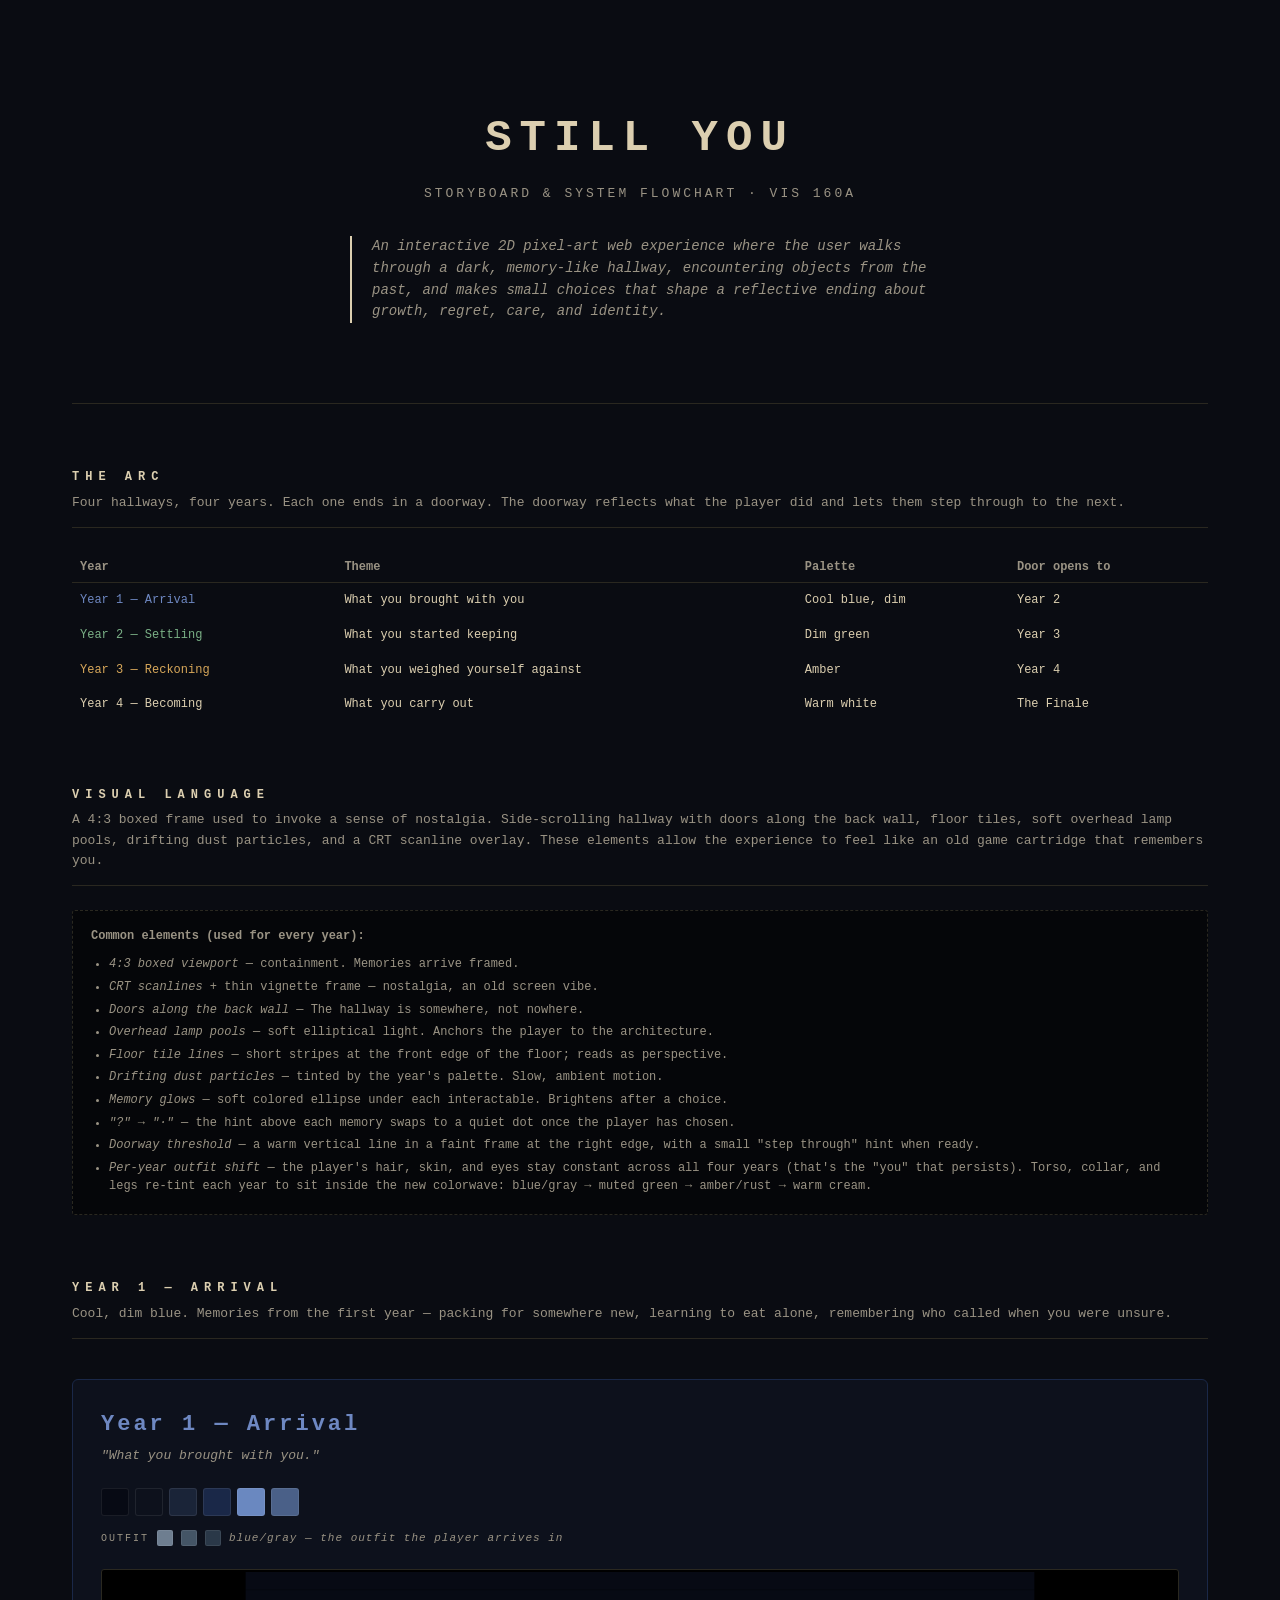
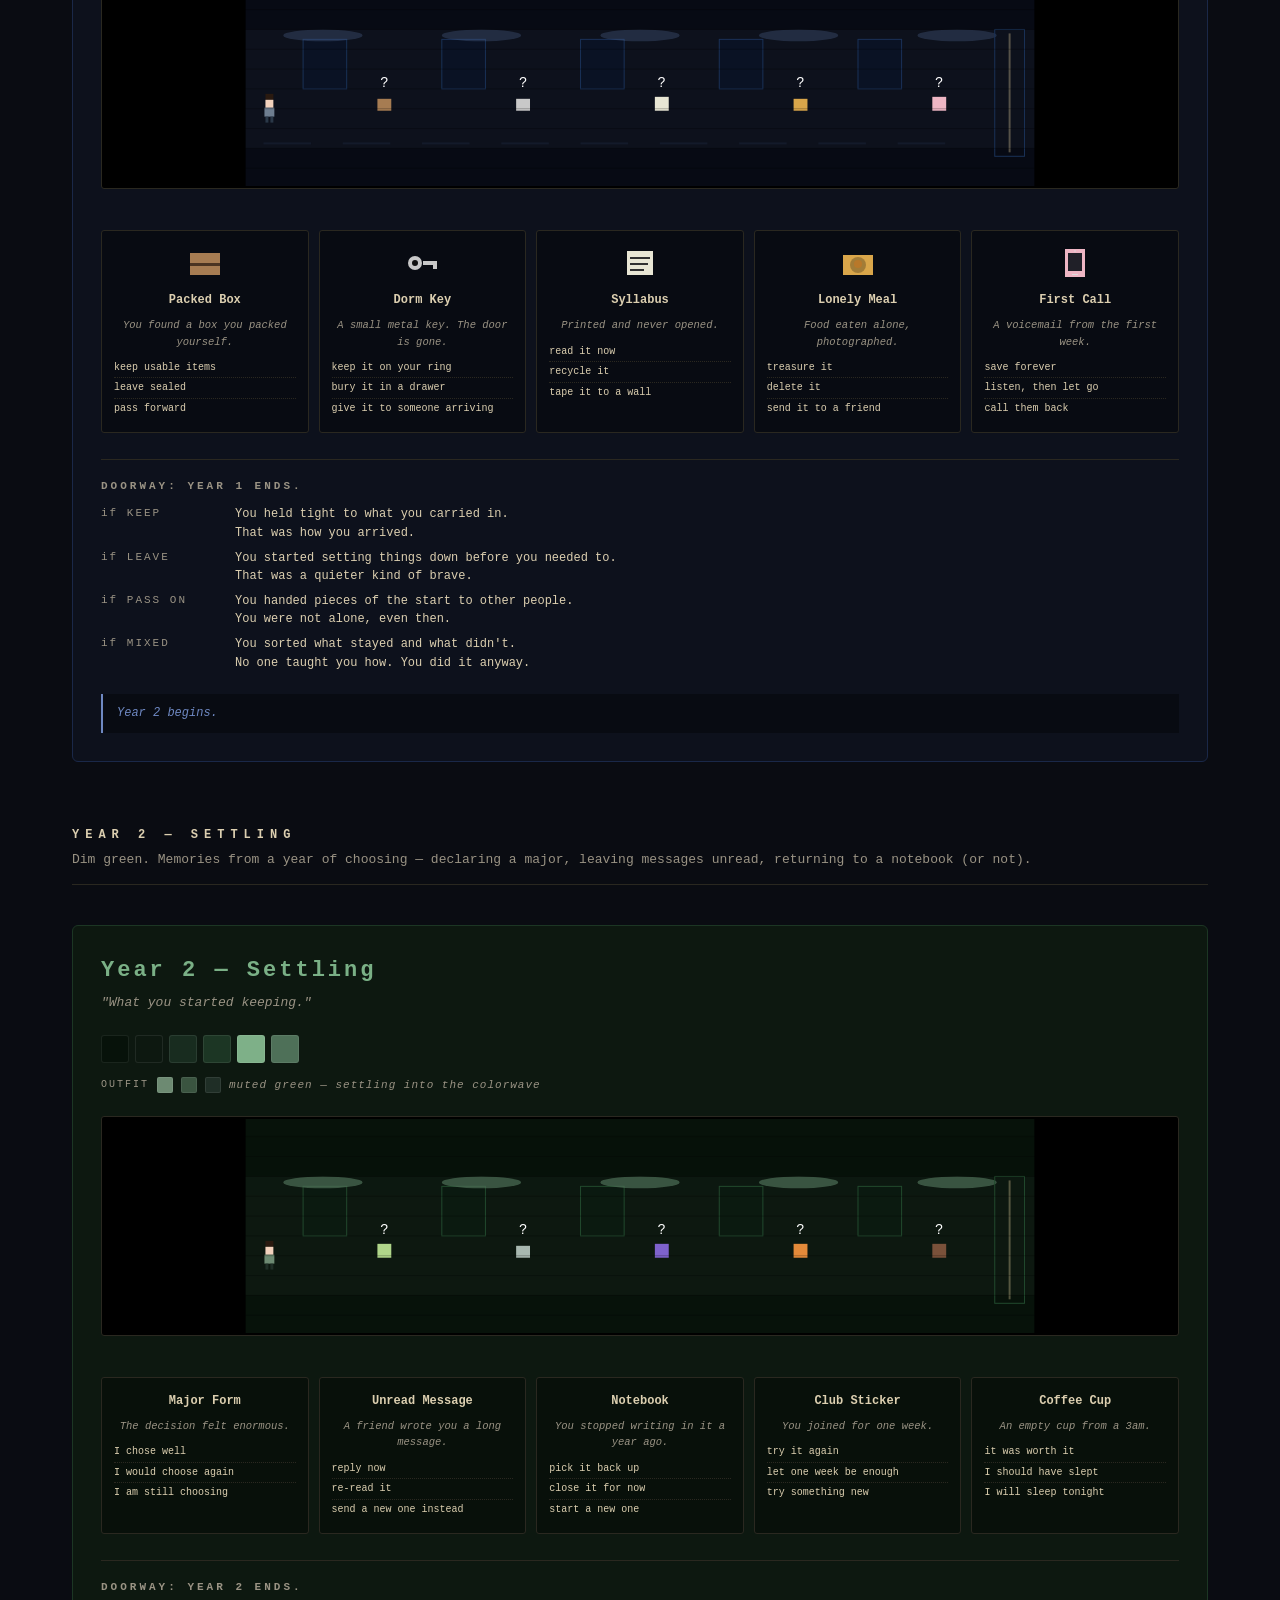
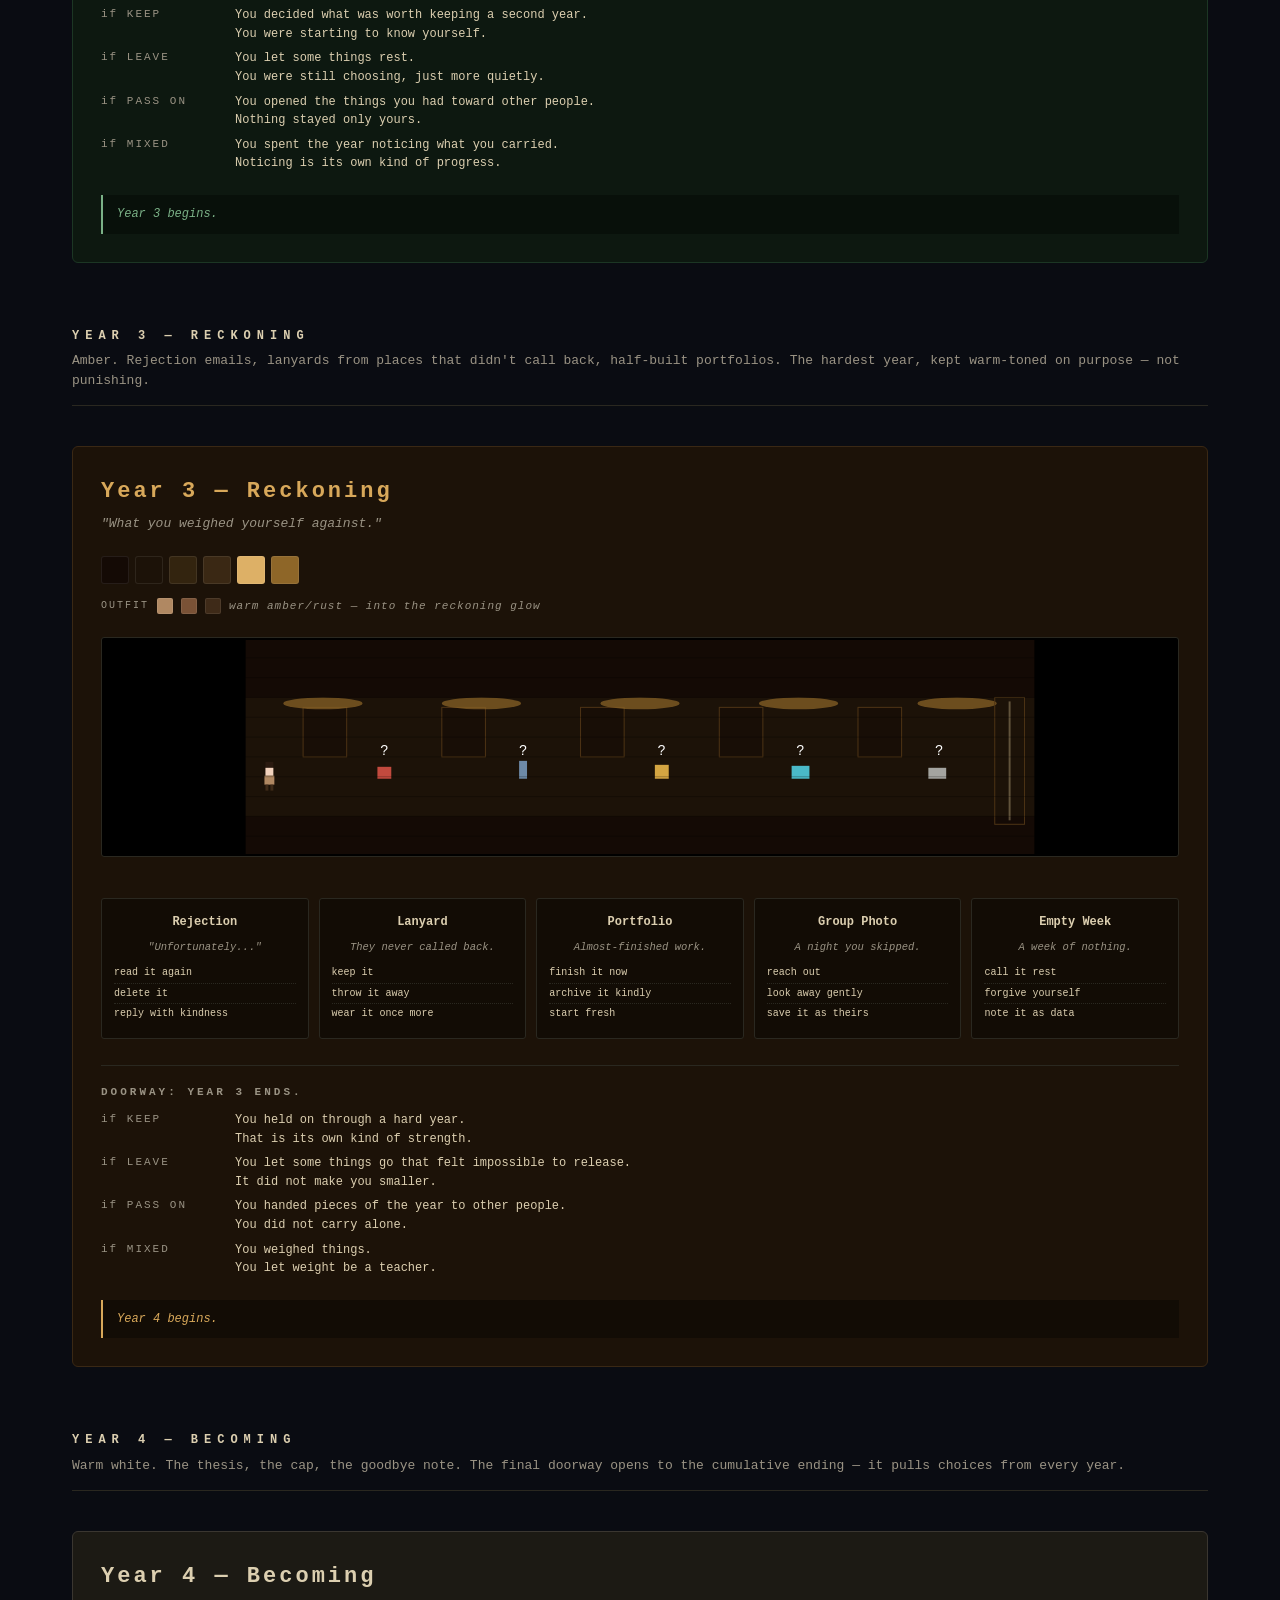
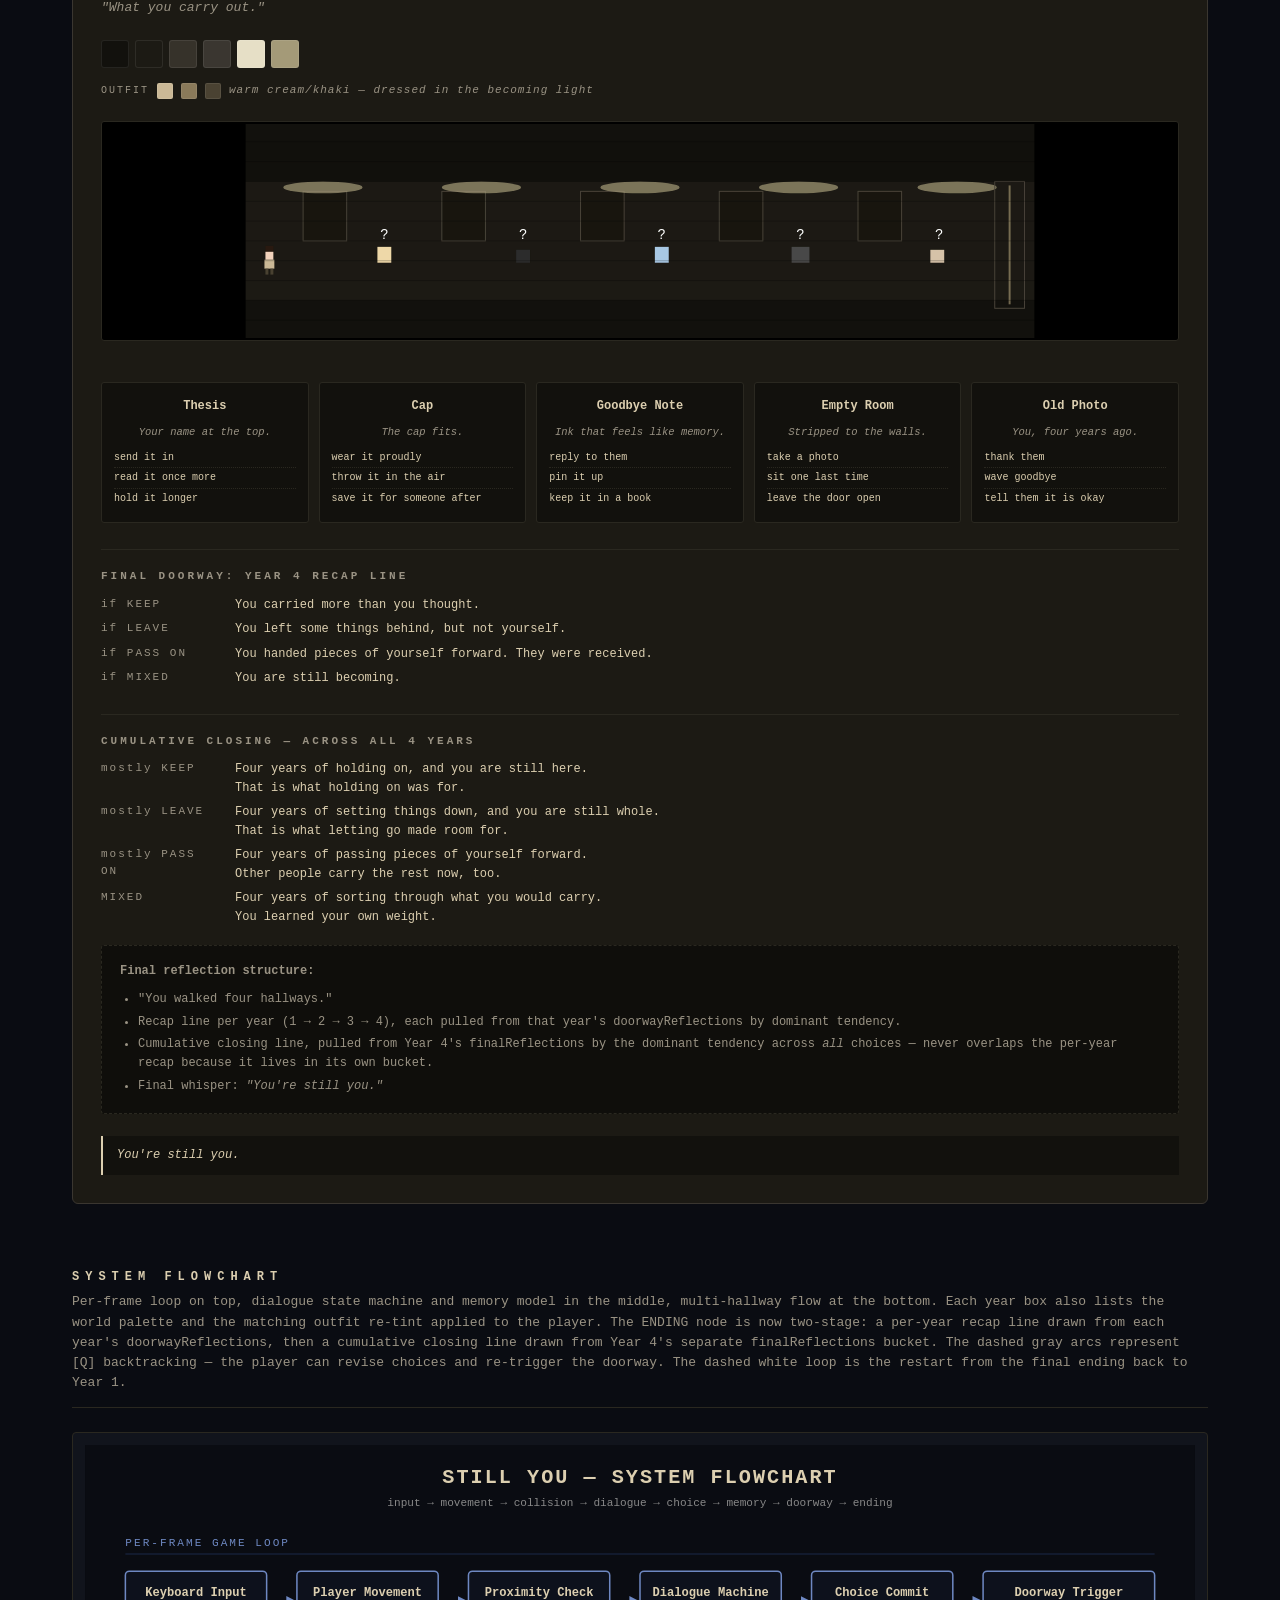
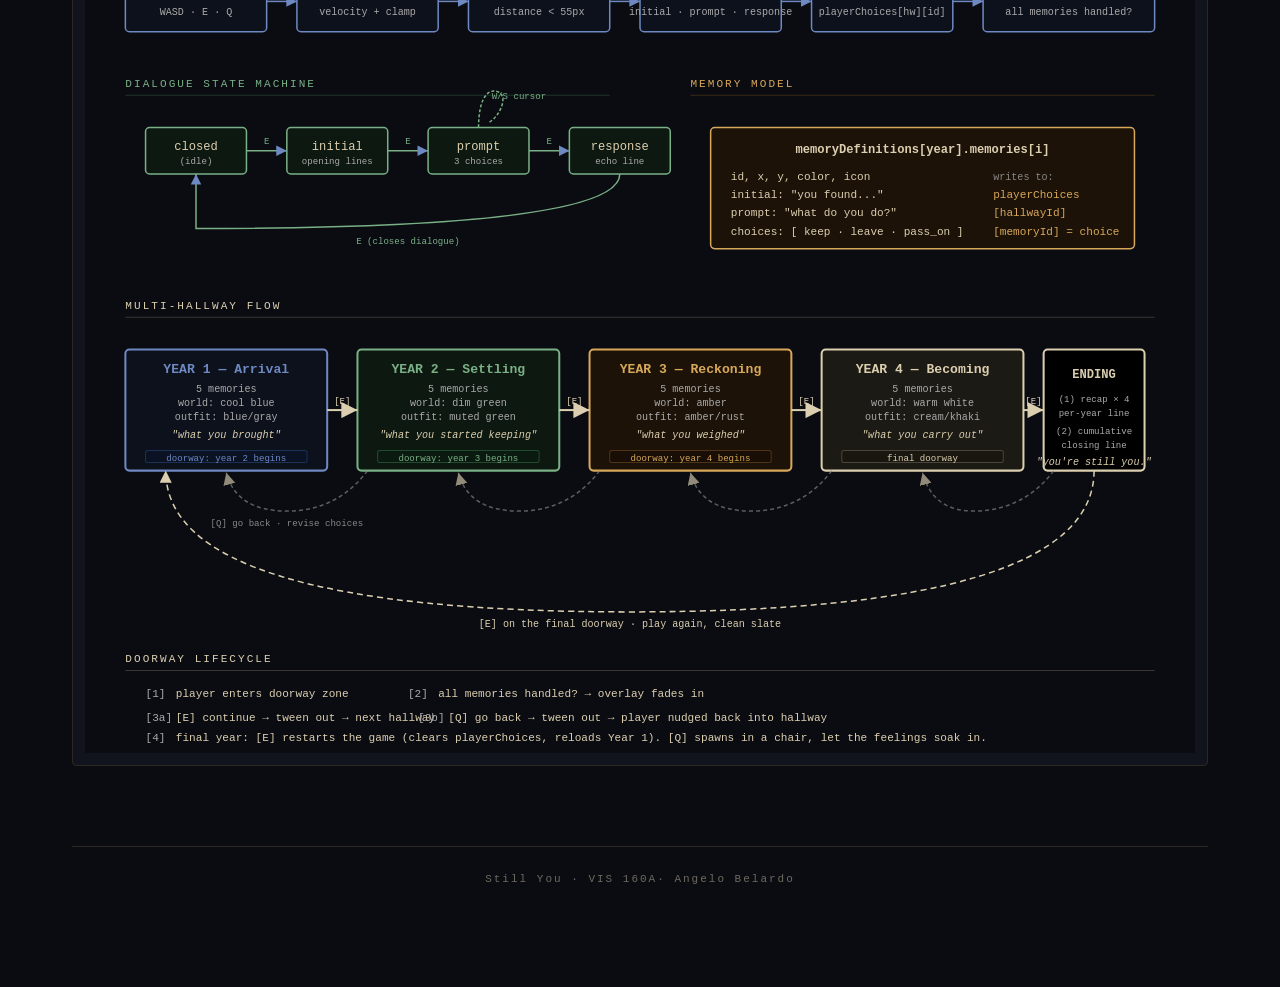
==== commit 6486d233: "final game! MAYBE!" ====
--- a/docs/storyboard.html
+++ b/docs/storyboard.html
@@ -117,6 +117,27 @@
     border-radius: 3px;
     border: 1px solid rgba(255,255,255,0.08);
   }
+  .outfit-row {
+    display: flex;
+    align-items: center;
+    gap: 8px;
+    margin: -8px 0 22px;
+    font-size: 11px;
+    color: var(--text-dim);
+    letter-spacing: 1px;
+  }
+  .outfit-row .label {
+    text-transform: uppercase;
+    letter-spacing: 2px;
+    font-size: 10px;
+  }
+  .outfit-row .sw-small {
+    width: 16px;
+    height: 16px;
+    border-radius: 2px;
+    border: 1px solid rgba(255,255,255,0.08);
+  }
+  .outfit-row .note { font-style: italic; }
 
   .year .mockup {
     width: 100%;
@@ -328,6 +349,7 @@
       <li><em>Memory glows</em> — soft colored ellipse under each interactable. Brightens after a choice.</li>
       <li><em>"?" → "·"</em> — the hint above each memory swaps to a quiet dot once the player has chosen.</li>
       <li><em>Doorway threshold</em> — a warm vertical line in a faint frame at the right edge, with a small "step through" hint when ready.</li>
+      <li><em>Per-year outfit shift</em> — the player's hair, skin, and eyes stay constant across all four years (that's the "you" that persists). Torso, collar, and legs re-tint each year to sit inside the new colorwave: blue/gray → muted green → amber/rust → warm cream.</li>
     </ul>
   </div>
 </section>
@@ -349,6 +371,13 @@
       <div class="sw" style="background:#1a2848"></div>
       <div class="sw" style="background:#6a88c0"></div>
       <div class="sw" style="background:#4a6088"></div>
+    </div>
+    <div class="outfit-row">
+      <span class="label">Outfit</span>
+      <div class="sw-small" style="background:#6e7e90" title="torso"></div>
+      <div class="sw-small" style="background:#445566" title="collar"></div>
+      <div class="sw-small" style="background:#2a3848" title="legs"></div>
+      <span class="note">blue/gray — the outfit the player arrives in</span>
     </div>
 
     <svg class="mockup" viewBox="0 0 800 220" preserveAspectRatio="xMidYMid meet">
@@ -535,6 +564,13 @@
       <div class="sw" style="background:#7eb088"></div>
       <div class="sw" style="background:#4e7058"></div>
     </div>
+    <div class="outfit-row">
+      <span class="label">Outfit</span>
+      <div class="sw-small" style="background:#6d8a72" title="torso"></div>
+      <div class="sw-small" style="background:#3a5440" title="collar"></div>
+      <div class="sw-small" style="background:#1f2e26" title="legs"></div>
+      <span class="note">muted green — settling into the colorwave</span>
+    </div>
 
     <svg class="mockup" viewBox="0 0 800 220" preserveAspectRatio="xMidYMid meet">
       <rect width="800" height="220" fill="#07120a"/>
@@ -568,9 +604,9 @@
       <g>
         <rect x="22" y="125" width="8" height="6" fill="#2a1a10"/>
         <rect x="22" y="131" width="8" height="8" fill="#f2d2bd"/>
-        <rect x="21" y="139" width="10" height="9" fill="#6e7e90"/>
-        <rect x="22" y="148" width="3" height="6" fill="#2a3848"/>
-        <rect x="27" y="148" width="3" height="6" fill="#2a3848"/>
+        <rect x="21" y="139" width="10" height="9" fill="#6d8a72"/>
+        <rect x="22" y="148" width="3" height="6" fill="#1f2e26"/>
+        <rect x="27" y="148" width="3" height="6" fill="#1f2e26"/>
       </g>
       <rect x="772" y="64" width="2" height="120" fill="#ffe8b0" opacity="0.3"/>
       <rect x="758" y="60" width="30" height="128" fill="none" stroke="#224a2e"/>
@@ -630,6 +666,13 @@
       <div class="sw" style="background:#ddb066"></div>
       <div class="sw" style="background:#8e6628"></div>
     </div>
+    <div class="outfit-row">
+      <span class="label">Outfit</span>
+      <div class="sw-small" style="background:#b08862" title="torso"></div>
+      <div class="sw-small" style="background:#7a5236" title="collar"></div>
+      <div class="sw-small" style="background:#3e2a18" title="legs"></div>
+      <span class="note">warm amber/rust — into the reckoning glow</span>
+    </div>
 
     <svg class="mockup" viewBox="0 0 800 220" preserveAspectRatio="xMidYMid meet">
       <rect width="800" height="220" fill="#140a05"/>
@@ -663,9 +706,9 @@
       <g>
         <rect x="22" y="125" width="8" height="6" fill="#2a1a10"/>
         <rect x="22" y="131" width="8" height="8" fill="#f2d2bd"/>
-        <rect x="21" y="139" width="10" height="9" fill="#6e7e90"/>
-        <rect x="22" y="148" width="3" height="6" fill="#2a3848"/>
-        <rect x="27" y="148" width="3" height="6" fill="#2a3848"/>
+        <rect x="21" y="139" width="10" height="9" fill="#b08862"/>
+        <rect x="22" y="148" width="3" height="6" fill="#3e2a18"/>
+        <rect x="27" y="148" width="3" height="6" fill="#3e2a18"/>
       </g>
       <rect x="772" y="64" width="2" height="120" fill="#ffe8b0" opacity="0.3"/>
       <rect x="758" y="60" width="30" height="128" fill="none" stroke="#4e3415"/>
@@ -725,6 +768,13 @@
       <div class="sw" style="background:#e6dfc6"></div>
       <div class="sw" style="background:#a49a78"></div>
     </div>
+    <div class="outfit-row">
+      <span class="label">Outfit</span>
+      <div class="sw-small" style="background:#cab896" title="torso"></div>
+      <div class="sw-small" style="background:#8a7a5a" title="collar"></div>
+      <div class="sw-small" style="background:#4a4232" title="legs"></div>
+      <span class="note">warm cream/khaki — dressed in the becoming light</span>
+    </div>
 
     <svg class="mockup" viewBox="0 0 800 220" preserveAspectRatio="xMidYMid meet">
       <rect width="800" height="220" fill="#12110d"/>
@@ -758,9 +808,9 @@
       <g>
         <rect x="22" y="125" width="8" height="6" fill="#2a1a10"/>
         <rect x="22" y="131" width="8" height="8" fill="#f2d2bd"/>
-        <rect x="21" y="139" width="10" height="9" fill="#6e7e90"/>
-        <rect x="22" y="148" width="3" height="6" fill="#2a3848"/>
-        <rect x="27" y="148" width="3" height="6" fill="#2a3848"/>
+        <rect x="21" y="139" width="10" height="9" fill="#cab896"/>
+        <rect x="22" y="148" width="3" height="6" fill="#4a4232"/>
+        <rect x="27" y="148" width="3" height="6" fill="#4a4232"/>
       </g>
       <rect x="772" y="64" width="2" height="120" fill="#ffe8b0" opacity="0.4"/>
       <rect x="758" y="60" width="30" height="128" fill="none" stroke="#4a443a"/>
@@ -788,11 +838,33 @@
     </div>
 
     <div class="reflections">
-      <h4>Final doorway: Year 4 ends. Cumulative reflection from all 4 years.</h4>
-      <div class="row"><span class="tag">mostly KEEP</span><span class="body">You carried more than you thought.</span></div>
-      <div class="row"><span class="tag">mostly LEAVE</span><span class="body">You left some things behind, but not yourself.</span></div>
-      <div class="row"><span class="tag">mostly PASS ON</span><span class="body">You handed pieces of yourself forward. They were received.</span></div>
-      <div class="row"><span class="tag">MIXED</span><span class="body">You are still becoming.</span></div>
+      <h4>Final doorway: Year 4 recap line</h4>
+      <div class="row"><span class="tag">if KEEP</span><span class="body">You carried more than you thought.</span></div>
+      <div class="row"><span class="tag">if LEAVE</span><span class="body">You left some things behind, but not yourself.</span></div>
+      <div class="row"><span class="tag">if PASS ON</span><span class="body">You handed pieces of yourself forward. They were received.</span></div>
+      <div class="row"><span class="tag">if MIXED</span><span class="body">You are still becoming.</span></div>
+    </div>
+
+    <div class="reflections">
+      <h4>Cumulative closing — across all 4 years</h4>
+      <div class="row"><span class="tag">mostly KEEP</span><span class="body">Four years of holding on, and you are still here.
+That is what holding on was for.</span></div>
+      <div class="row"><span class="tag">mostly LEAVE</span><span class="body">Four years of setting things down, and you are still whole.
+That is what letting go made room for.</span></div>
+      <div class="row"><span class="tag">mostly PASS ON</span><span class="body">Four years of passing pieces of yourself forward.
+Other people carry the rest now, too.</span></div>
+      <div class="row"><span class="tag">MIXED</span><span class="body">Four years of sorting through what you would carry.
+You learned your own weight.</span></div>
+    </div>
+
+    <div class="visual-notes" style="margin-top:18px;">
+      <strong>Final reflection structure:</strong>
+      <ul>
+        <li>"You walked four hallways."</li>
+        <li>Recap line per year (1 → 2 → 3 → 4), each pulled from that year's <code>doorwayReflections</code> by dominant tendency.</li>
+        <li>Cumulative closing line, pulled from Year 4's <code>finalReflections</code> by the dominant tendency across <em>all</em> choices — never overlaps the per-year recap because it lives in its own bucket.</li>
+        <li>Final whisper: <em>"You're still you."</em></li>
+      </ul>
     </div>
     <div class="transition">You're still you.</div>
   </div>
@@ -803,7 +875,7 @@
 <!-- ============================================================ -->
 <section>
   <h2>System Flowchart</h2>
-  <div class="sub">Per-frame loop on top, dialogue state machine and memory model in the middle, multi-hallway flow at the bottom. The dashed gray arcs represent [Q] backtracking — the player can revise choices and re-trigger the doorway. The dashed white loop is the restart from the final ending back to Year 1.</div>
+  <div class="sub">Per-frame loop on top, dialogue state machine and memory model in the middle, multi-hallway flow at the bottom. Each year box also lists the world palette and the matching outfit re-tint applied to the player. The ENDING node is now two-stage: a per-year recap line drawn from each year's <code>doorwayReflections</code>, then a cumulative closing line drawn from Year 4's separate <code>finalReflections</code> bucket. The dashed gray arcs represent [Q] backtracking — the player can revise choices and re-trigger the doorway. The dashed white loop is the restart from the final ending back to Year 1.</div>
 
   <div class="flowchart-wrap">
     <svg viewBox="0 0 1100 900" preserveAspectRatio="xMidYMid meet" font-family="monospace">
@@ -915,42 +987,48 @@
 
       <g>
         <rect x="40"  y="500" width="200" height="120" rx="4" fill="#0d111c" stroke="#6e88c2" stroke-width="2"/>
-        <text x="140" y="525" text-anchor="middle" fill="#6e88c2" font-size="13" font-weight="bold">YEAR 1 — Arrival</text>
-        <text x="140" y="546" text-anchor="middle" fill="#aaaaaa" font-size="10">5 memories</text>
-        <text x="140" y="562" text-anchor="middle" fill="#aaaaaa" font-size="10">cool blue</text>
-        <text x="140" y="585" text-anchor="middle" fill="#dccfb0" font-size="10" font-style="italic">"what you brought"</text>
+        <text x="140" y="523" text-anchor="middle" fill="#6e88c2" font-size="13" font-weight="bold">YEAR 1 — Arrival</text>
+        <text x="140" y="542" text-anchor="middle" fill="#aaaaaa" font-size="10">5 memories</text>
+        <text x="140" y="556" text-anchor="middle" fill="#aaaaaa" font-size="10">world: cool blue</text>
+        <text x="140" y="570" text-anchor="middle" fill="#aaaaaa" font-size="10">outfit: blue/gray</text>
+        <text x="140" y="588" text-anchor="middle" fill="#dccfb0" font-size="10" font-style="italic">"what you brought"</text>
         <rect x="60"  y="600" width="160" height="12" rx="2" fill="#0a1224" stroke="#1a3258" stroke-width="1"/>
         <text x="140" y="610" text-anchor="middle" fill="#6e88c2" font-size="9">doorway: year 2 begins</text>
 
         <rect x="270" y="500" width="200" height="120" rx="4" fill="#0d1810" stroke="#7ab086" stroke-width="2"/>
-        <text x="370" y="525" text-anchor="middle" fill="#7ab086" font-size="13" font-weight="bold">YEAR 2 — Settling</text>
-        <text x="370" y="546" text-anchor="middle" fill="#aaaaaa" font-size="10">5 memories</text>
-        <text x="370" y="562" text-anchor="middle" fill="#aaaaaa" font-size="10">dim green</text>
-        <text x="370" y="585" text-anchor="middle" fill="#dccfb0" font-size="10" font-style="italic">"what you started keeping"</text>
+        <text x="370" y="523" text-anchor="middle" fill="#7ab086" font-size="13" font-weight="bold">YEAR 2 — Settling</text>
+        <text x="370" y="542" text-anchor="middle" fill="#aaaaaa" font-size="10">5 memories</text>
+        <text x="370" y="556" text-anchor="middle" fill="#aaaaaa" font-size="10">world: dim green</text>
+        <text x="370" y="570" text-anchor="middle" fill="#aaaaaa" font-size="10">outfit: muted green</text>
+        <text x="370" y="588" text-anchor="middle" fill="#dccfb0" font-size="10" font-style="italic">"what you started keeping"</text>
         <rect x="290" y="600" width="160" height="12" rx="2" fill="#0b1a10" stroke="#224a2e" stroke-width="1"/>
         <text x="370" y="610" text-anchor="middle" fill="#7ab086" font-size="9">doorway: year 3 begins</text>
 
         <rect x="500" y="500" width="200" height="120" rx="4" fill="#1c1208" stroke="#d8a85a" stroke-width="2"/>
-        <text x="600" y="525" text-anchor="middle" fill="#d8a85a" font-size="13" font-weight="bold">YEAR 3 — Reckoning</text>
-        <text x="600" y="546" text-anchor="middle" fill="#aaaaaa" font-size="10">5 memories</text>
-        <text x="600" y="562" text-anchor="middle" fill="#aaaaaa" font-size="10">amber</text>
-        <text x="600" y="585" text-anchor="middle" fill="#dccfb0" font-size="10" font-style="italic">"what you weighed"</text>
+        <text x="600" y="523" text-anchor="middle" fill="#d8a85a" font-size="13" font-weight="bold">YEAR 3 — Reckoning</text>
+        <text x="600" y="542" text-anchor="middle" fill="#aaaaaa" font-size="10">5 memories</text>
+        <text x="600" y="556" text-anchor="middle" fill="#aaaaaa" font-size="10">world: amber</text>
+        <text x="600" y="570" text-anchor="middle" fill="#aaaaaa" font-size="10">outfit: amber/rust</text>
+        <text x="600" y="588" text-anchor="middle" fill="#dccfb0" font-size="10" font-style="italic">"what you weighed"</text>
         <rect x="520" y="600" width="160" height="12" rx="2" fill="#180e06" stroke="#4e3415" stroke-width="1"/>
         <text x="600" y="610" text-anchor="middle" fill="#d8a85a" font-size="9">doorway: year 4 begins</text>
 
         <rect x="730" y="500" width="200" height="120" rx="4" fill="#1c1a14" stroke="#dccfb0" stroke-width="2"/>
-        <text x="830" y="525" text-anchor="middle" fill="#dccfb0" font-size="13" font-weight="bold">YEAR 4 — Becoming</text>
-        <text x="830" y="546" text-anchor="middle" fill="#aaaaaa" font-size="10">5 memories</text>
-        <text x="830" y="562" text-anchor="middle" fill="#aaaaaa" font-size="10">warm white</text>
-        <text x="830" y="585" text-anchor="middle" fill="#dccfb0" font-size="10" font-style="italic">"what you carry out"</text>
+        <text x="830" y="523" text-anchor="middle" fill="#dccfb0" font-size="13" font-weight="bold">YEAR 4 — Becoming</text>
+        <text x="830" y="542" text-anchor="middle" fill="#aaaaaa" font-size="10">5 memories</text>
+        <text x="830" y="556" text-anchor="middle" fill="#aaaaaa" font-size="10">world: warm white</text>
+        <text x="830" y="570" text-anchor="middle" fill="#aaaaaa" font-size="10">outfit: cream/khaki</text>
+        <text x="830" y="588" text-anchor="middle" fill="#dccfb0" font-size="10" font-style="italic">"what you carry out"</text>
         <rect x="750" y="600" width="160" height="12" rx="2" fill="#18160f" stroke="#4a443a" stroke-width="1"/>
         <text x="830" y="610" text-anchor="middle" fill="#dccfb0" font-size="9">final doorway</text>
 
         <rect x="950" y="500" width="100" height="120" rx="4" fill="#000000" stroke="#dccfb0" stroke-width="2"/>
-        <text x="1000" y="540" text-anchor="middle" fill="#dccfb0" font-size="13" font-weight="bold">ENDING</text>
-        <text x="1000" y="568" text-anchor="middle" fill="#aaaaaa" font-size="10" font-style="italic">cumulative</text>
-        <text x="1000" y="582" text-anchor="middle" fill="#aaaaaa" font-size="10" font-style="italic">reflection</text>
-        <text x="1000" y="605" text-anchor="middle" fill="#dccfb0" font-size="11" font-style="italic">"you're still you."</text>
+        <text x="1000" y="528" text-anchor="middle" fill="#dccfb0" font-size="12" font-weight="bold">ENDING</text>
+        <text x="1000" y="552" text-anchor="middle" fill="#aaaaaa" font-size="9">(1) recap × 4</text>
+        <text x="1000" y="566" text-anchor="middle" fill="#aaaaaa" font-size="9">per-year line</text>
+        <text x="1000" y="584" text-anchor="middle" fill="#aaaaaa" font-size="9">(2) cumulative</text>
+        <text x="1000" y="598" text-anchor="middle" fill="#aaaaaa" font-size="9">closing line</text>
+        <text x="1000" y="614" text-anchor="middle" fill="#dccfb0" font-size="10" font-style="italic">"you're still you."</text>
 
         <line x1="240" y1="560" x2="270" y2="560" stroke="#dccfb0" stroke-width="2" marker-end="url(#sb-arrow)" />
         <line x1="470" y1="560" x2="500" y2="560" stroke="#dccfb0" stroke-width="2" marker-end="url(#sb-arrow)" />
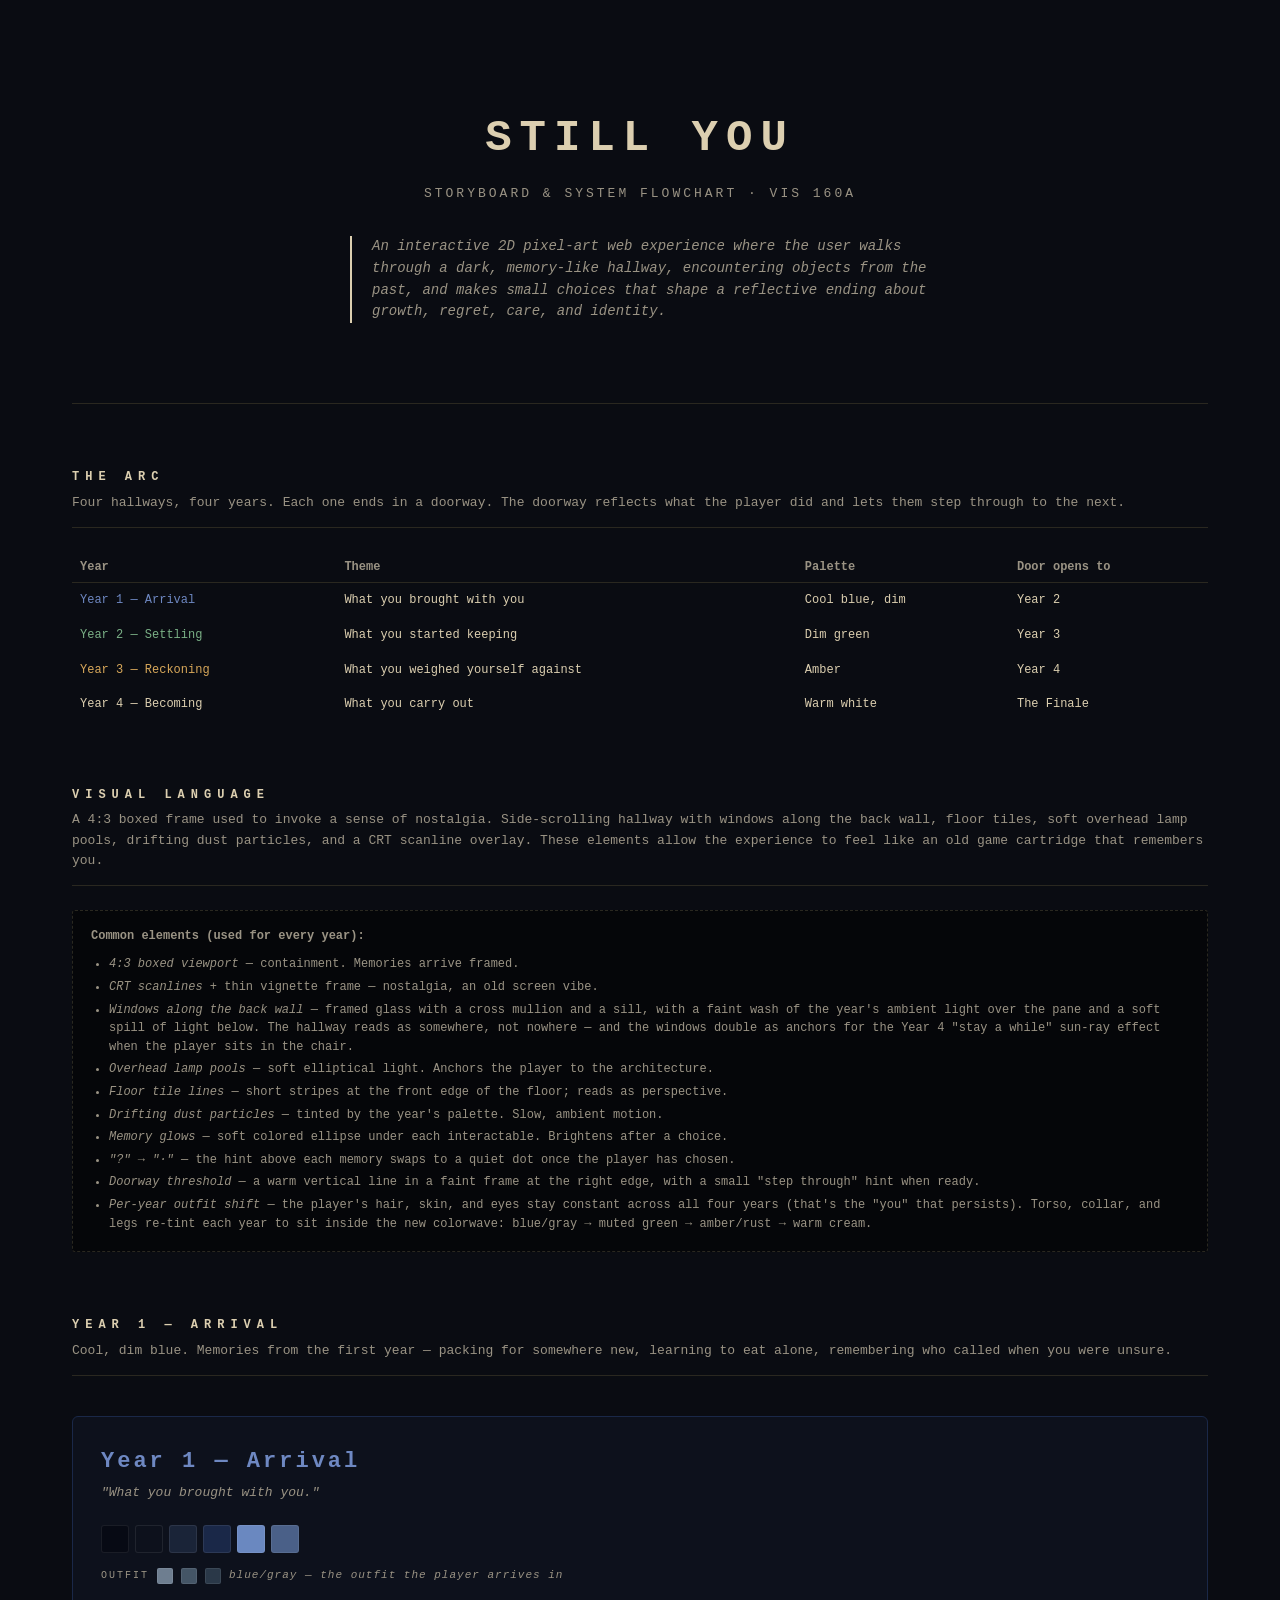
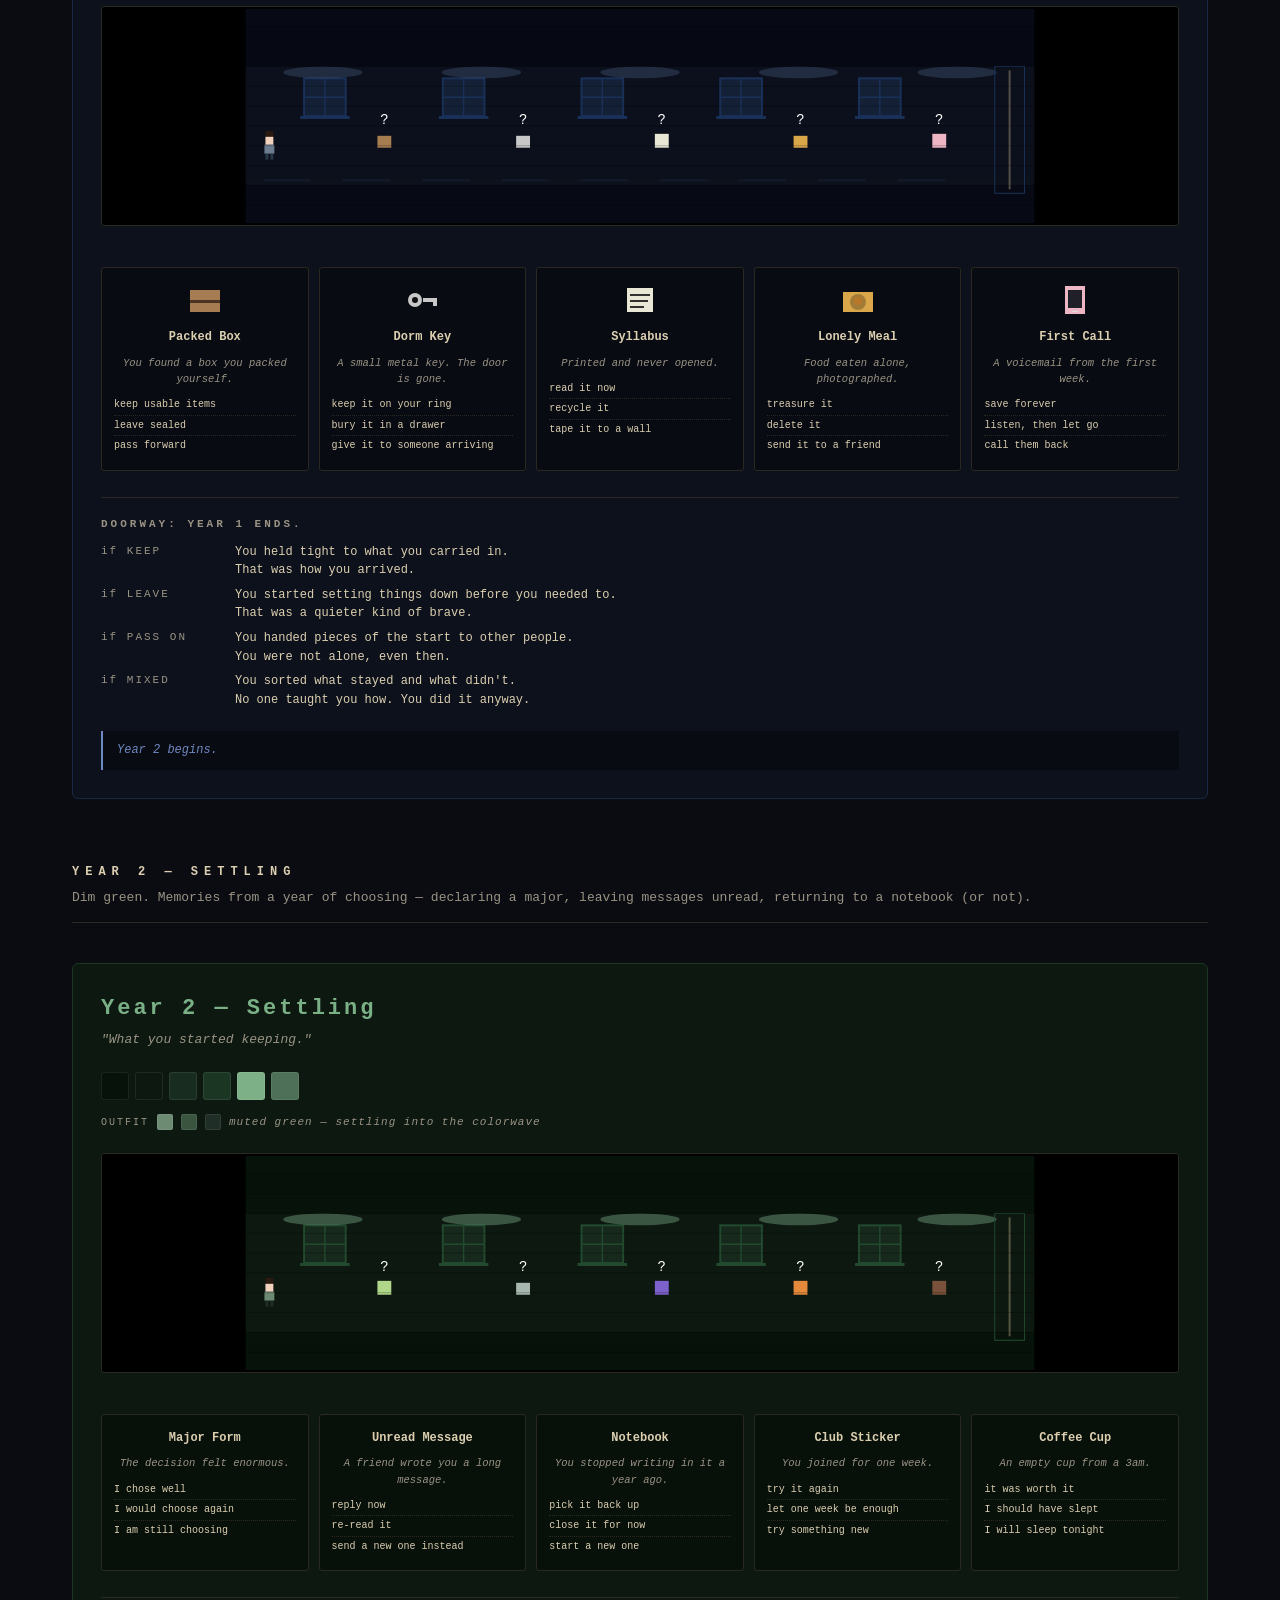
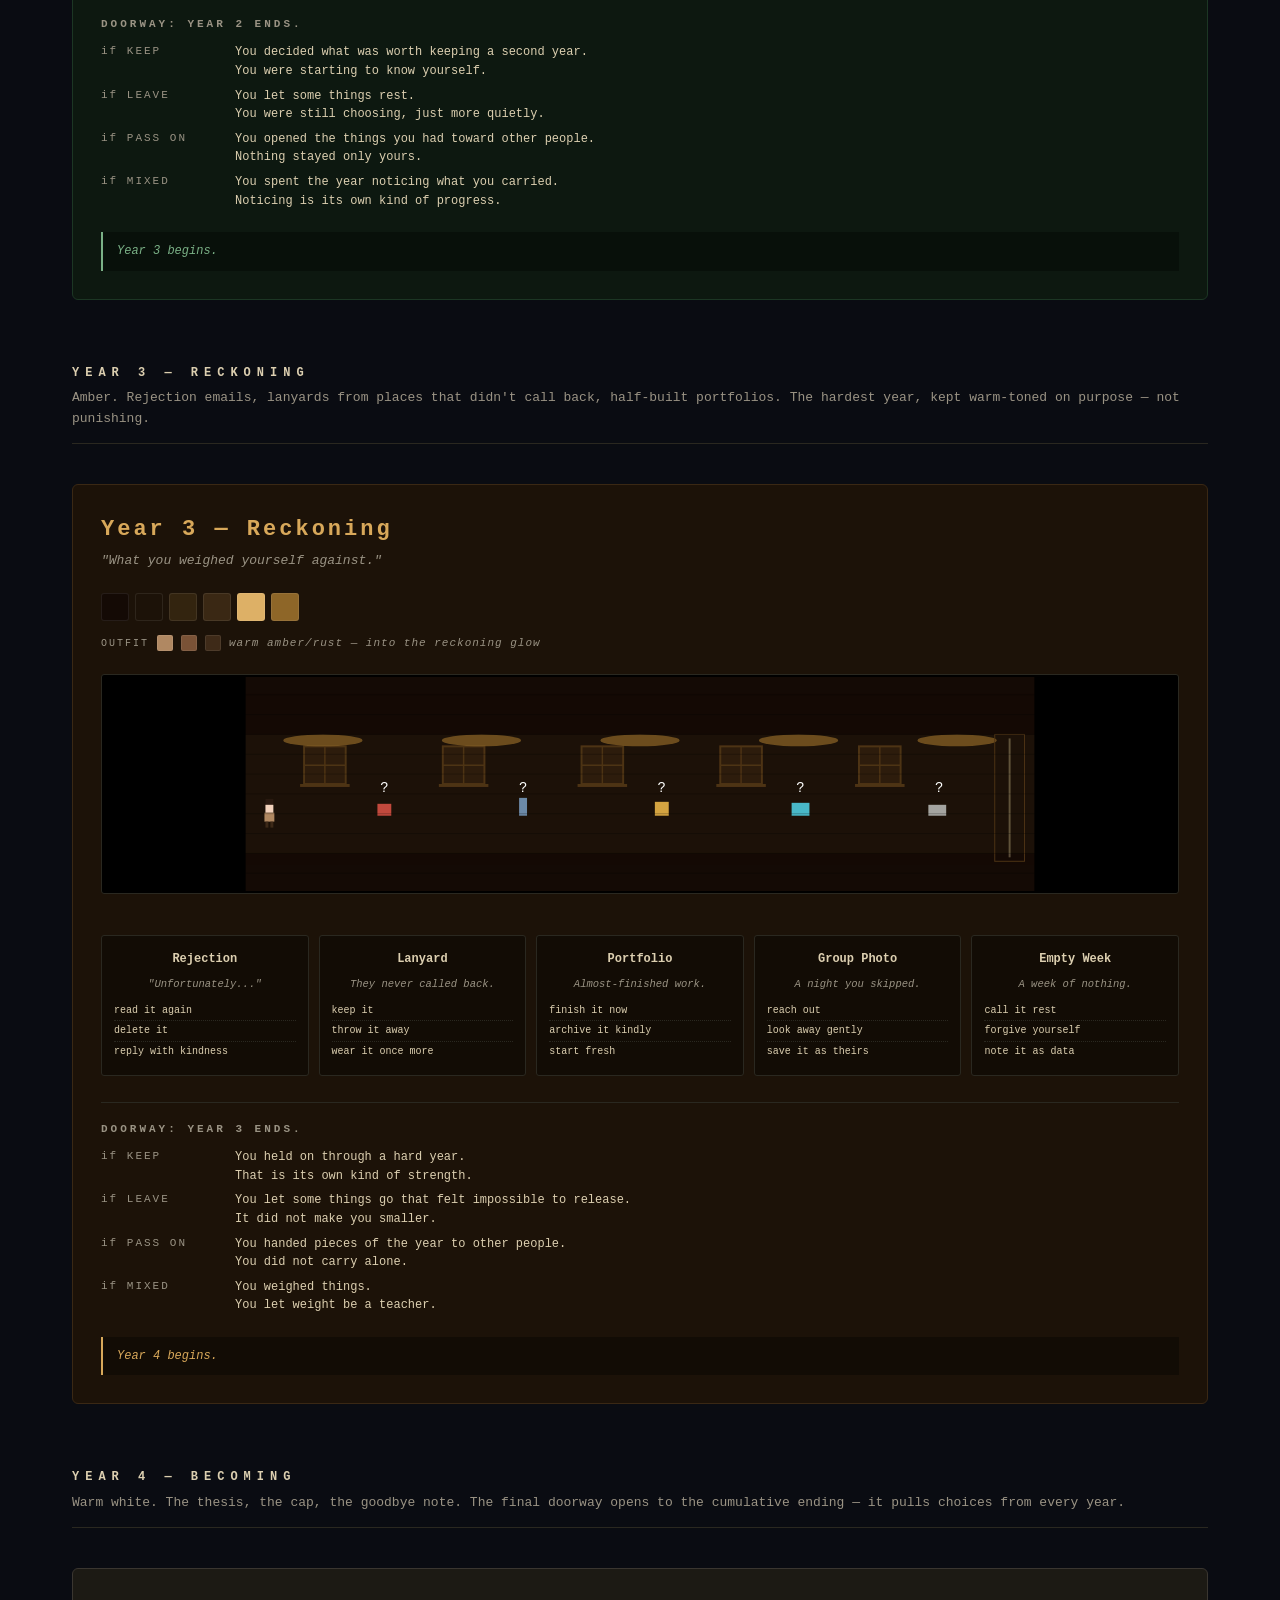
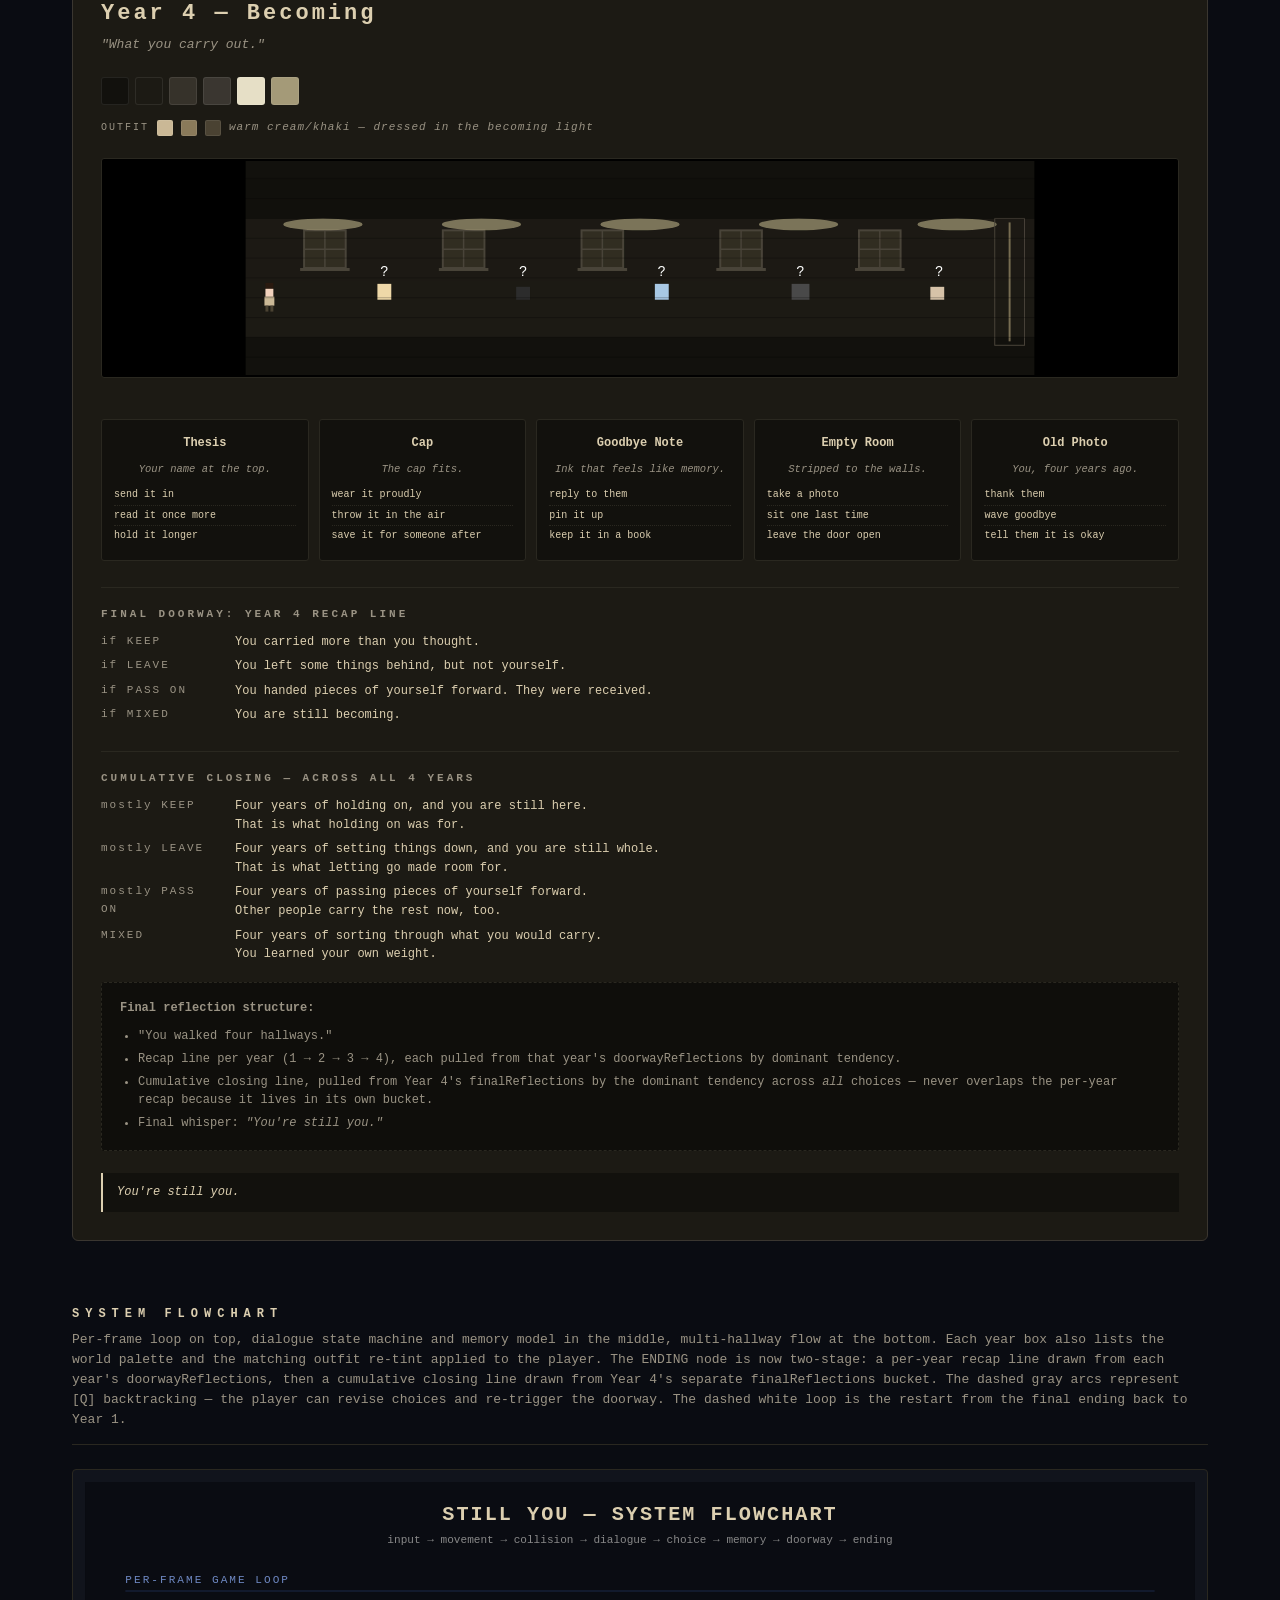
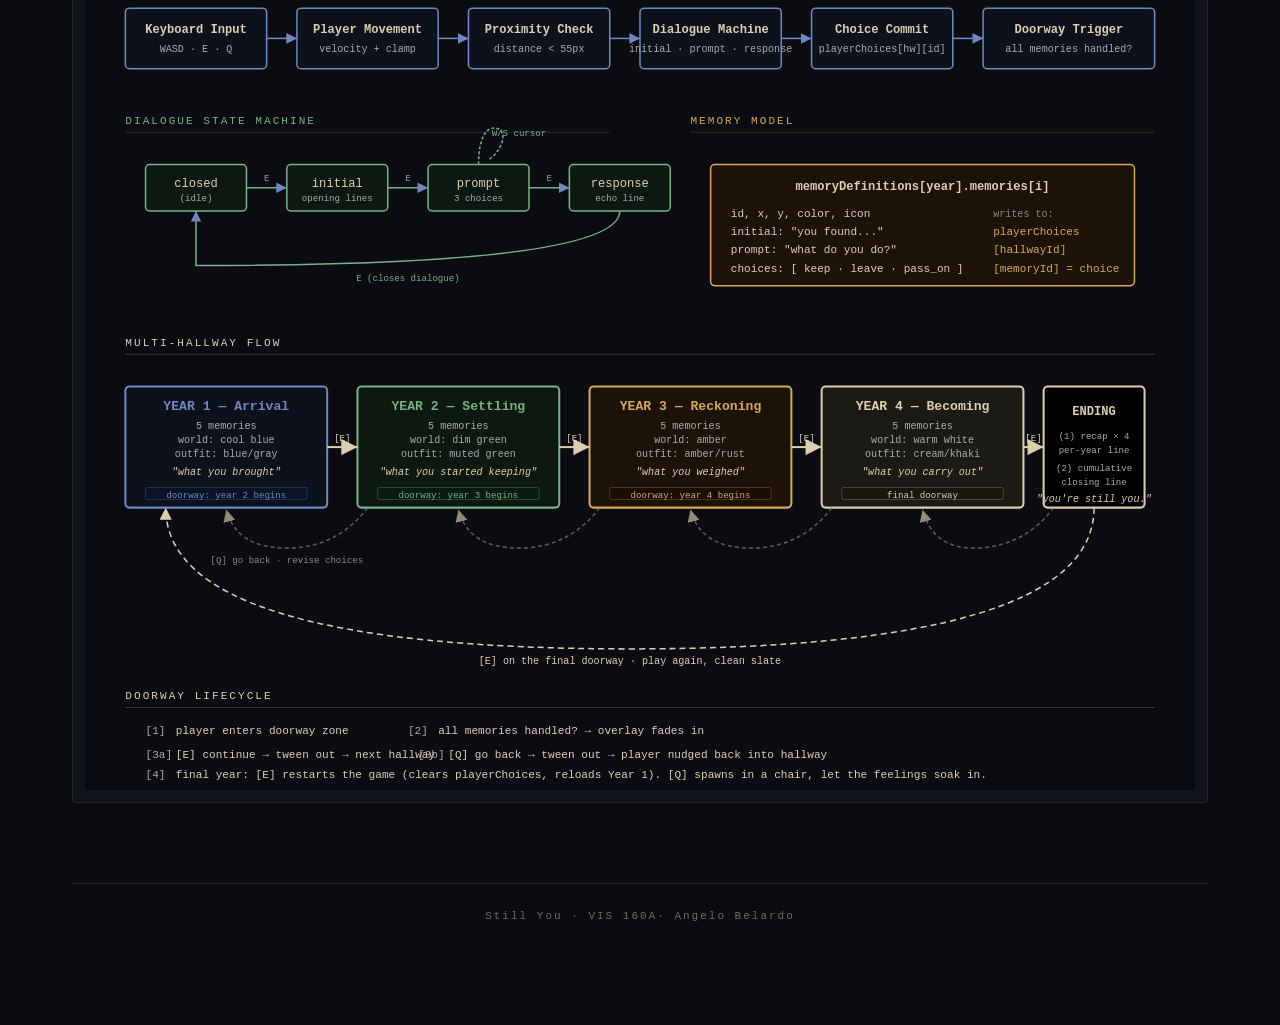
==== commit 2d52205c: "final game! MAYBE x2!" ====
--- a/docs/storyboard.html
+++ b/docs/storyboard.html
@@ -332,9 +332,9 @@
 <!-- ============================================================ -->
 <section>
   <h2>Visual Language</h2>
-  <div class="sub">A 4:3 boxed frame used to invoke a sense of nostalgia. 
-    Side-scrolling hallway with doors along the back wall, floor tiles, 
-    soft overhead lamp pools, drifting dust particles, and a CRT scanline overlay. 
+  <div class="sub">A 4:3 boxed frame used to invoke a sense of nostalgia.
+    Side-scrolling hallway with windows along the back wall, floor tiles,
+    soft overhead lamp pools, drifting dust particles, and a CRT scanline overlay.
     These elements allow the experience to feel like an old game cartridge that remembers you.</div>
 
   <div class="visual-notes">
@@ -342,7 +342,7 @@
     <ul>
       <li><em>4:3 boxed viewport</em> — containment. Memories arrive framed.</li>
       <li><em>CRT scanlines</em> + thin vignette frame — nostalgia, an old screen vibe.</li>
-      <li><em>Doors along the back wall</em> — The hallway is somewhere, not nowhere.</li>
+      <li><em>Windows along the back wall</em> — framed glass with a cross mullion and a sill, with a faint wash of the year's ambient light over the pane and a soft spill of light below. The hallway reads as somewhere, not nowhere — and the windows double as anchors for the Year 4 "stay a while" sun-ray effect when the player sits in the chair.</li>
       <li><em>Overhead lamp pools</em> — soft elliptical light. Anchors the player to the architecture.</li>
       <li><em>Floor tile lines</em> — short stripes at the front edge of the floor; reads as perspective.</li>
       <li><em>Drifting dust particles</em> — tinted by the year's palette. Slow, ambient motion.</li>
@@ -383,13 +383,43 @@
     <svg class="mockup" viewBox="0 0 800 220" preserveAspectRatio="xMidYMid meet">
       <rect width="800" height="220" fill="#070a14"/>
       <rect x="0" y="60" width="800" height="120" fill="#0d111c"/>
-      <!-- doors -->
-      <g>
-        <rect x="60"  y="70" width="44" height="50" fill="#0a1224" stroke="#1a3258"/>
-        <rect x="200" y="70" width="44" height="50" fill="#0a1224" stroke="#1a3258"/>
-        <rect x="340" y="70" width="44" height="50" fill="#0a1224" stroke="#1a3258"/>
-        <rect x="480" y="70" width="44" height="50" fill="#0a1224" stroke="#1a3258"/>
-        <rect x="620" y="70" width="44" height="50" fill="#0a1224" stroke="#1a3258"/>
+      <!-- windows along the back wall (glass + light wash + frame + cross mullion + sill) -->
+      <g>
+        <!-- window at cx=82 -->
+        <rect x="61"  y="72" width="42" height="38" fill="#0a1224"/>
+        <rect x="61"  y="72" width="42" height="38" fill="#4a6088" fill-opacity="0.18"/>
+        <rect x="61"  y="72" width="42" height="38" fill="none" stroke="#1a3258" stroke-width="2"/>
+        <line x1="82"  y1="72" x2="82"  y2="110" stroke="#1a3258" stroke-width="1.5"/>
+        <line x1="61"  y1="91" x2="103" y2="91"  stroke="#1a3258" stroke-width="1.5"/>
+        <rect x="57"  y="110" width="50" height="3" fill="#1a3258"/>
+        <!-- window at cx=222 -->
+        <rect x="201" y="72" width="42" height="38" fill="#0a1224"/>
+        <rect x="201" y="72" width="42" height="38" fill="#4a6088" fill-opacity="0.18"/>
+        <rect x="201" y="72" width="42" height="38" fill="none" stroke="#1a3258" stroke-width="2"/>
+        <line x1="222" y1="72" x2="222" y2="110" stroke="#1a3258" stroke-width="1.5"/>
+        <line x1="201" y1="91" x2="243" y2="91"  stroke="#1a3258" stroke-width="1.5"/>
+        <rect x="197" y="110" width="50" height="3" fill="#1a3258"/>
+        <!-- window at cx=362 -->
+        <rect x="341" y="72" width="42" height="38" fill="#0a1224"/>
+        <rect x="341" y="72" width="42" height="38" fill="#4a6088" fill-opacity="0.18"/>
+        <rect x="341" y="72" width="42" height="38" fill="none" stroke="#1a3258" stroke-width="2"/>
+        <line x1="362" y1="72" x2="362" y2="110" stroke="#1a3258" stroke-width="1.5"/>
+        <line x1="341" y1="91" x2="383" y2="91"  stroke="#1a3258" stroke-width="1.5"/>
+        <rect x="337" y="110" width="50" height="3" fill="#1a3258"/>
+        <!-- window at cx=502 -->
+        <rect x="481" y="72" width="42" height="38" fill="#0a1224"/>
+        <rect x="481" y="72" width="42" height="38" fill="#4a6088" fill-opacity="0.18"/>
+        <rect x="481" y="72" width="42" height="38" fill="none" stroke="#1a3258" stroke-width="2"/>
+        <line x1="502" y1="72" x2="502" y2="110" stroke="#1a3258" stroke-width="1.5"/>
+        <line x1="481" y1="91" x2="523" y2="91"  stroke="#1a3258" stroke-width="1.5"/>
+        <rect x="477" y="110" width="50" height="3" fill="#1a3258"/>
+        <!-- window at cx=642 -->
+        <rect x="621" y="72" width="42" height="38" fill="#0a1224"/>
+        <rect x="621" y="72" width="42" height="38" fill="#4a6088" fill-opacity="0.18"/>
+        <rect x="621" y="72" width="42" height="38" fill="none" stroke="#1a3258" stroke-width="2"/>
+        <line x1="642" y1="72" x2="642" y2="110" stroke="#1a3258" stroke-width="1.5"/>
+        <line x1="621" y1="91" x2="663" y2="91"  stroke="#1a3258" stroke-width="1.5"/>
+        <rect x="617" y="110" width="50" height="3" fill="#1a3258"/>
       </g>
       <!-- floor strips -->
       <g opacity="0.5">
@@ -575,12 +605,38 @@
     <svg class="mockup" viewBox="0 0 800 220" preserveAspectRatio="xMidYMid meet">
       <rect width="800" height="220" fill="#07120a"/>
       <rect x="0" y="60" width="800" height="120" fill="#0d1810"/>
-      <g>
-        <rect x="60"  y="70" width="44" height="50" fill="#0b1a10" stroke="#224a2e"/>
-        <rect x="200" y="70" width="44" height="50" fill="#0b1a10" stroke="#224a2e"/>
-        <rect x="340" y="70" width="44" height="50" fill="#0b1a10" stroke="#224a2e"/>
-        <rect x="480" y="70" width="44" height="50" fill="#0b1a10" stroke="#224a2e"/>
-        <rect x="620" y="70" width="44" height="50" fill="#0b1a10" stroke="#224a2e"/>
+      <!-- windows along the back wall -->
+      <g>
+        <rect x="61"  y="72" width="42" height="38" fill="#0b1a10"/>
+        <rect x="61"  y="72" width="42" height="38" fill="#4e7058" fill-opacity="0.18"/>
+        <rect x="61"  y="72" width="42" height="38" fill="none" stroke="#224a2e" stroke-width="2"/>
+        <line x1="82"  y1="72" x2="82"  y2="110" stroke="#224a2e" stroke-width="1.5"/>
+        <line x1="61"  y1="91" x2="103" y2="91"  stroke="#224a2e" stroke-width="1.5"/>
+        <rect x="57"  y="110" width="50" height="3" fill="#224a2e"/>
+        <rect x="201" y="72" width="42" height="38" fill="#0b1a10"/>
+        <rect x="201" y="72" width="42" height="38" fill="#4e7058" fill-opacity="0.18"/>
+        <rect x="201" y="72" width="42" height="38" fill="none" stroke="#224a2e" stroke-width="2"/>
+        <line x1="222" y1="72" x2="222" y2="110" stroke="#224a2e" stroke-width="1.5"/>
+        <line x1="201" y1="91" x2="243" y2="91"  stroke="#224a2e" stroke-width="1.5"/>
+        <rect x="197" y="110" width="50" height="3" fill="#224a2e"/>
+        <rect x="341" y="72" width="42" height="38" fill="#0b1a10"/>
+        <rect x="341" y="72" width="42" height="38" fill="#4e7058" fill-opacity="0.18"/>
+        <rect x="341" y="72" width="42" height="38" fill="none" stroke="#224a2e" stroke-width="2"/>
+        <line x1="362" y1="72" x2="362" y2="110" stroke="#224a2e" stroke-width="1.5"/>
+        <line x1="341" y1="91" x2="383" y2="91"  stroke="#224a2e" stroke-width="1.5"/>
+        <rect x="337" y="110" width="50" height="3" fill="#224a2e"/>
+        <rect x="481" y="72" width="42" height="38" fill="#0b1a10"/>
+        <rect x="481" y="72" width="42" height="38" fill="#4e7058" fill-opacity="0.18"/>
+        <rect x="481" y="72" width="42" height="38" fill="none" stroke="#224a2e" stroke-width="2"/>
+        <line x1="502" y1="72" x2="502" y2="110" stroke="#224a2e" stroke-width="1.5"/>
+        <line x1="481" y1="91" x2="523" y2="91"  stroke="#224a2e" stroke-width="1.5"/>
+        <rect x="477" y="110" width="50" height="3" fill="#224a2e"/>
+        <rect x="621" y="72" width="42" height="38" fill="#0b1a10"/>
+        <rect x="621" y="72" width="42" height="38" fill="#4e7058" fill-opacity="0.18"/>
+        <rect x="621" y="72" width="42" height="38" fill="none" stroke="#224a2e" stroke-width="2"/>
+        <line x1="642" y1="72" x2="642" y2="110" stroke="#224a2e" stroke-width="1.5"/>
+        <line x1="621" y1="91" x2="663" y2="91"  stroke="#224a2e" stroke-width="1.5"/>
+        <rect x="617" y="110" width="50" height="3" fill="#224a2e"/>
       </g>
       <g opacity="0.7">
         <ellipse cx="80"  cy="66" rx="40" ry="6" fill="#4e7058"/>
@@ -677,12 +733,38 @@
     <svg class="mockup" viewBox="0 0 800 220" preserveAspectRatio="xMidYMid meet">
       <rect width="800" height="220" fill="#140a05"/>
       <rect x="0" y="60" width="800" height="120" fill="#1c1208"/>
-      <g>
-        <rect x="60"  y="70" width="44" height="50" fill="#180e06" stroke="#4e3415"/>
-        <rect x="200" y="70" width="44" height="50" fill="#180e06" stroke="#4e3415"/>
-        <rect x="340" y="70" width="44" height="50" fill="#180e06" stroke="#4e3415"/>
-        <rect x="480" y="70" width="44" height="50" fill="#180e06" stroke="#4e3415"/>
-        <rect x="620" y="70" width="44" height="50" fill="#180e06" stroke="#4e3415"/>
+      <!-- windows along the back wall -->
+      <g>
+        <rect x="61"  y="72" width="42" height="38" fill="#180e06"/>
+        <rect x="61"  y="72" width="42" height="38" fill="#8e6628" fill-opacity="0.18"/>
+        <rect x="61"  y="72" width="42" height="38" fill="none" stroke="#4e3415" stroke-width="2"/>
+        <line x1="82"  y1="72" x2="82"  y2="110" stroke="#4e3415" stroke-width="1.5"/>
+        <line x1="61"  y1="91" x2="103" y2="91"  stroke="#4e3415" stroke-width="1.5"/>
+        <rect x="57"  y="110" width="50" height="3" fill="#4e3415"/>
+        <rect x="201" y="72" width="42" height="38" fill="#180e06"/>
+        <rect x="201" y="72" width="42" height="38" fill="#8e6628" fill-opacity="0.18"/>
+        <rect x="201" y="72" width="42" height="38" fill="none" stroke="#4e3415" stroke-width="2"/>
+        <line x1="222" y1="72" x2="222" y2="110" stroke="#4e3415" stroke-width="1.5"/>
+        <line x1="201" y1="91" x2="243" y2="91"  stroke="#4e3415" stroke-width="1.5"/>
+        <rect x="197" y="110" width="50" height="3" fill="#4e3415"/>
+        <rect x="341" y="72" width="42" height="38" fill="#180e06"/>
+        <rect x="341" y="72" width="42" height="38" fill="#8e6628" fill-opacity="0.18"/>
+        <rect x="341" y="72" width="42" height="38" fill="none" stroke="#4e3415" stroke-width="2"/>
+        <line x1="362" y1="72" x2="362" y2="110" stroke="#4e3415" stroke-width="1.5"/>
+        <line x1="341" y1="91" x2="383" y2="91"  stroke="#4e3415" stroke-width="1.5"/>
+        <rect x="337" y="110" width="50" height="3" fill="#4e3415"/>
+        <rect x="481" y="72" width="42" height="38" fill="#180e06"/>
+        <rect x="481" y="72" width="42" height="38" fill="#8e6628" fill-opacity="0.18"/>
+        <rect x="481" y="72" width="42" height="38" fill="none" stroke="#4e3415" stroke-width="2"/>
+        <line x1="502" y1="72" x2="502" y2="110" stroke="#4e3415" stroke-width="1.5"/>
+        <line x1="481" y1="91" x2="523" y2="91"  stroke="#4e3415" stroke-width="1.5"/>
+        <rect x="477" y="110" width="50" height="3" fill="#4e3415"/>
+        <rect x="621" y="72" width="42" height="38" fill="#180e06"/>
+        <rect x="621" y="72" width="42" height="38" fill="#8e6628" fill-opacity="0.18"/>
+        <rect x="621" y="72" width="42" height="38" fill="none" stroke="#4e3415" stroke-width="2"/>
+        <line x1="642" y1="72" x2="642" y2="110" stroke="#4e3415" stroke-width="1.5"/>
+        <line x1="621" y1="91" x2="663" y2="91"  stroke="#4e3415" stroke-width="1.5"/>
+        <rect x="617" y="110" width="50" height="3" fill="#4e3415"/>
       </g>
       <g opacity="0.7">
         <ellipse cx="80"  cy="66" rx="40" ry="6" fill="#8e6628"/>
@@ -779,12 +861,38 @@
     <svg class="mockup" viewBox="0 0 800 220" preserveAspectRatio="xMidYMid meet">
       <rect width="800" height="220" fill="#12110d"/>
       <rect x="0" y="60" width="800" height="120" fill="#1c1a14"/>
-      <g>
-        <rect x="60"  y="70" width="44" height="50" fill="#18160f" stroke="#4a443a"/>
-        <rect x="200" y="70" width="44" height="50" fill="#18160f" stroke="#4a443a"/>
-        <rect x="340" y="70" width="44" height="50" fill="#18160f" stroke="#4a443a"/>
-        <rect x="480" y="70" width="44" height="50" fill="#18160f" stroke="#4a443a"/>
-        <rect x="620" y="70" width="44" height="50" fill="#18160f" stroke="#4a443a"/>
+      <!-- windows along the back wall -->
+      <g>
+        <rect x="61"  y="72" width="42" height="38" fill="#18160f"/>
+        <rect x="61"  y="72" width="42" height="38" fill="#a49a78" fill-opacity="0.18"/>
+        <rect x="61"  y="72" width="42" height="38" fill="none" stroke="#4a443a" stroke-width="2"/>
+        <line x1="82"  y1="72" x2="82"  y2="110" stroke="#4a443a" stroke-width="1.5"/>
+        <line x1="61"  y1="91" x2="103" y2="91"  stroke="#4a443a" stroke-width="1.5"/>
+        <rect x="57"  y="110" width="50" height="3" fill="#4a443a"/>
+        <rect x="201" y="72" width="42" height="38" fill="#18160f"/>
+        <rect x="201" y="72" width="42" height="38" fill="#a49a78" fill-opacity="0.18"/>
+        <rect x="201" y="72" width="42" height="38" fill="none" stroke="#4a443a" stroke-width="2"/>
+        <line x1="222" y1="72" x2="222" y2="110" stroke="#4a443a" stroke-width="1.5"/>
+        <line x1="201" y1="91" x2="243" y2="91"  stroke="#4a443a" stroke-width="1.5"/>
+        <rect x="197" y="110" width="50" height="3" fill="#4a443a"/>
+        <rect x="341" y="72" width="42" height="38" fill="#18160f"/>
+        <rect x="341" y="72" width="42" height="38" fill="#a49a78" fill-opacity="0.18"/>
+        <rect x="341" y="72" width="42" height="38" fill="none" stroke="#4a443a" stroke-width="2"/>
+        <line x1="362" y1="72" x2="362" y2="110" stroke="#4a443a" stroke-width="1.5"/>
+        <line x1="341" y1="91" x2="383" y2="91"  stroke="#4a443a" stroke-width="1.5"/>
+        <rect x="337" y="110" width="50" height="3" fill="#4a443a"/>
+        <rect x="481" y="72" width="42" height="38" fill="#18160f"/>
+        <rect x="481" y="72" width="42" height="38" fill="#a49a78" fill-opacity="0.18"/>
+        <rect x="481" y="72" width="42" height="38" fill="none" stroke="#4a443a" stroke-width="2"/>
+        <line x1="502" y1="72" x2="502" y2="110" stroke="#4a443a" stroke-width="1.5"/>
+        <line x1="481" y1="91" x2="523" y2="91"  stroke="#4a443a" stroke-width="1.5"/>
+        <rect x="477" y="110" width="50" height="3" fill="#4a443a"/>
+        <rect x="621" y="72" width="42" height="38" fill="#18160f"/>
+        <rect x="621" y="72" width="42" height="38" fill="#a49a78" fill-opacity="0.18"/>
+        <rect x="621" y="72" width="42" height="38" fill="none" stroke="#4a443a" stroke-width="2"/>
+        <line x1="642" y1="72" x2="642" y2="110" stroke="#4a443a" stroke-width="1.5"/>
+        <line x1="621" y1="91" x2="663" y2="91"  stroke="#4a443a" stroke-width="1.5"/>
+        <rect x="617" y="110" width="50" height="3" fill="#4a443a"/>
       </g>
       <g opacity="0.7">
         <ellipse cx="80"  cy="66" rx="40" ry="6" fill="#a49a78"/>
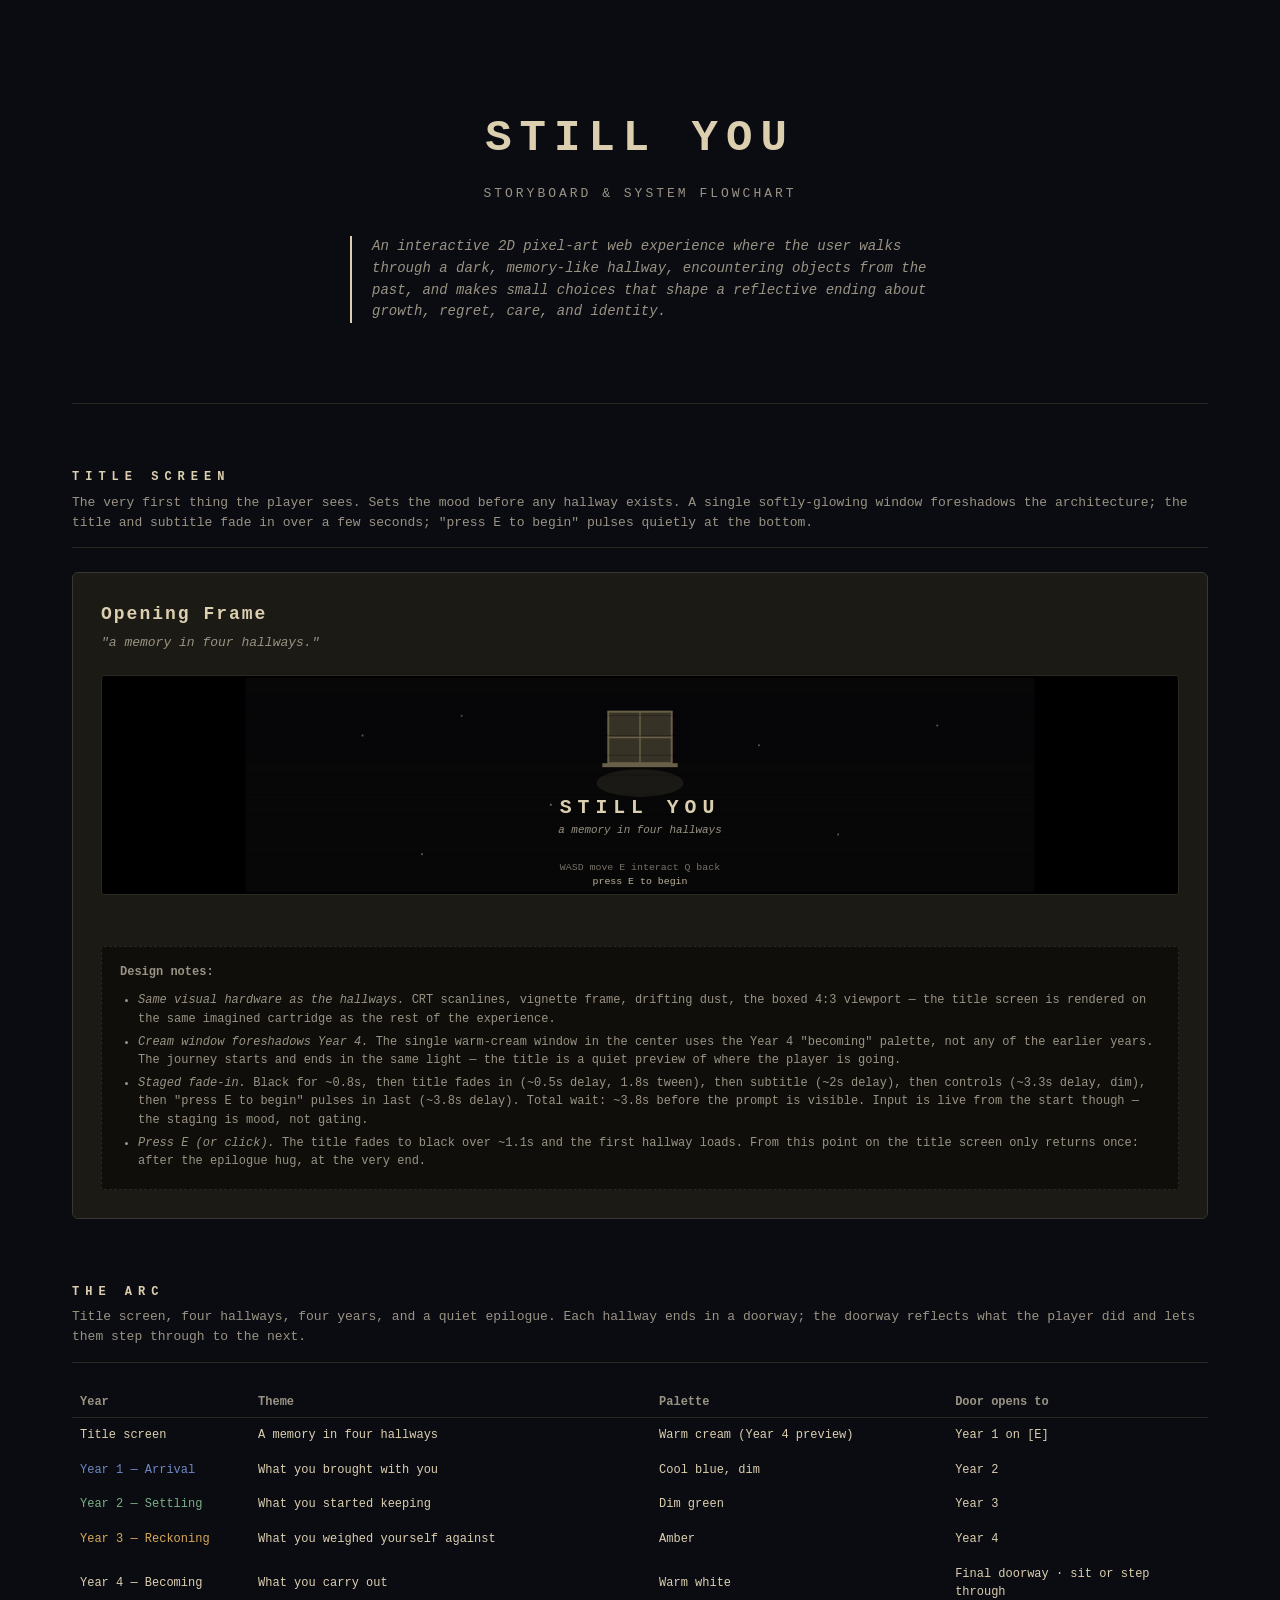
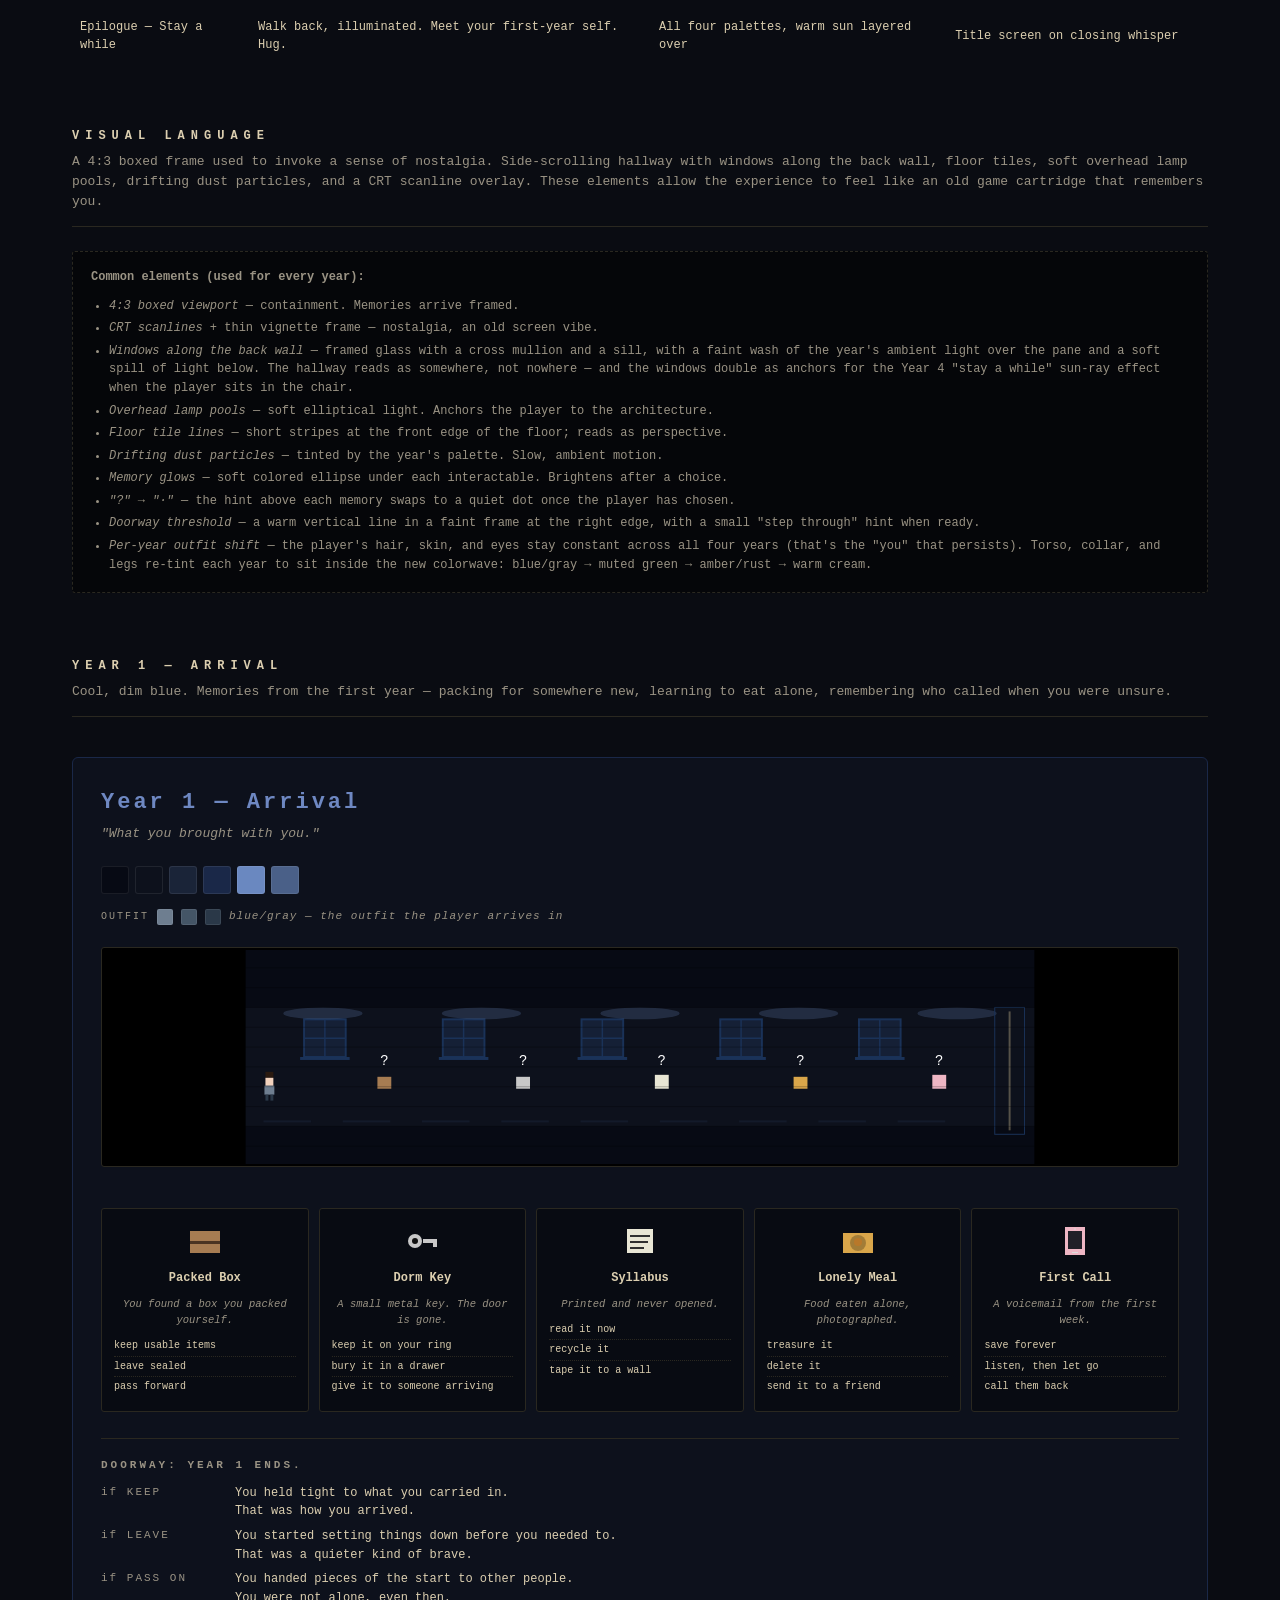
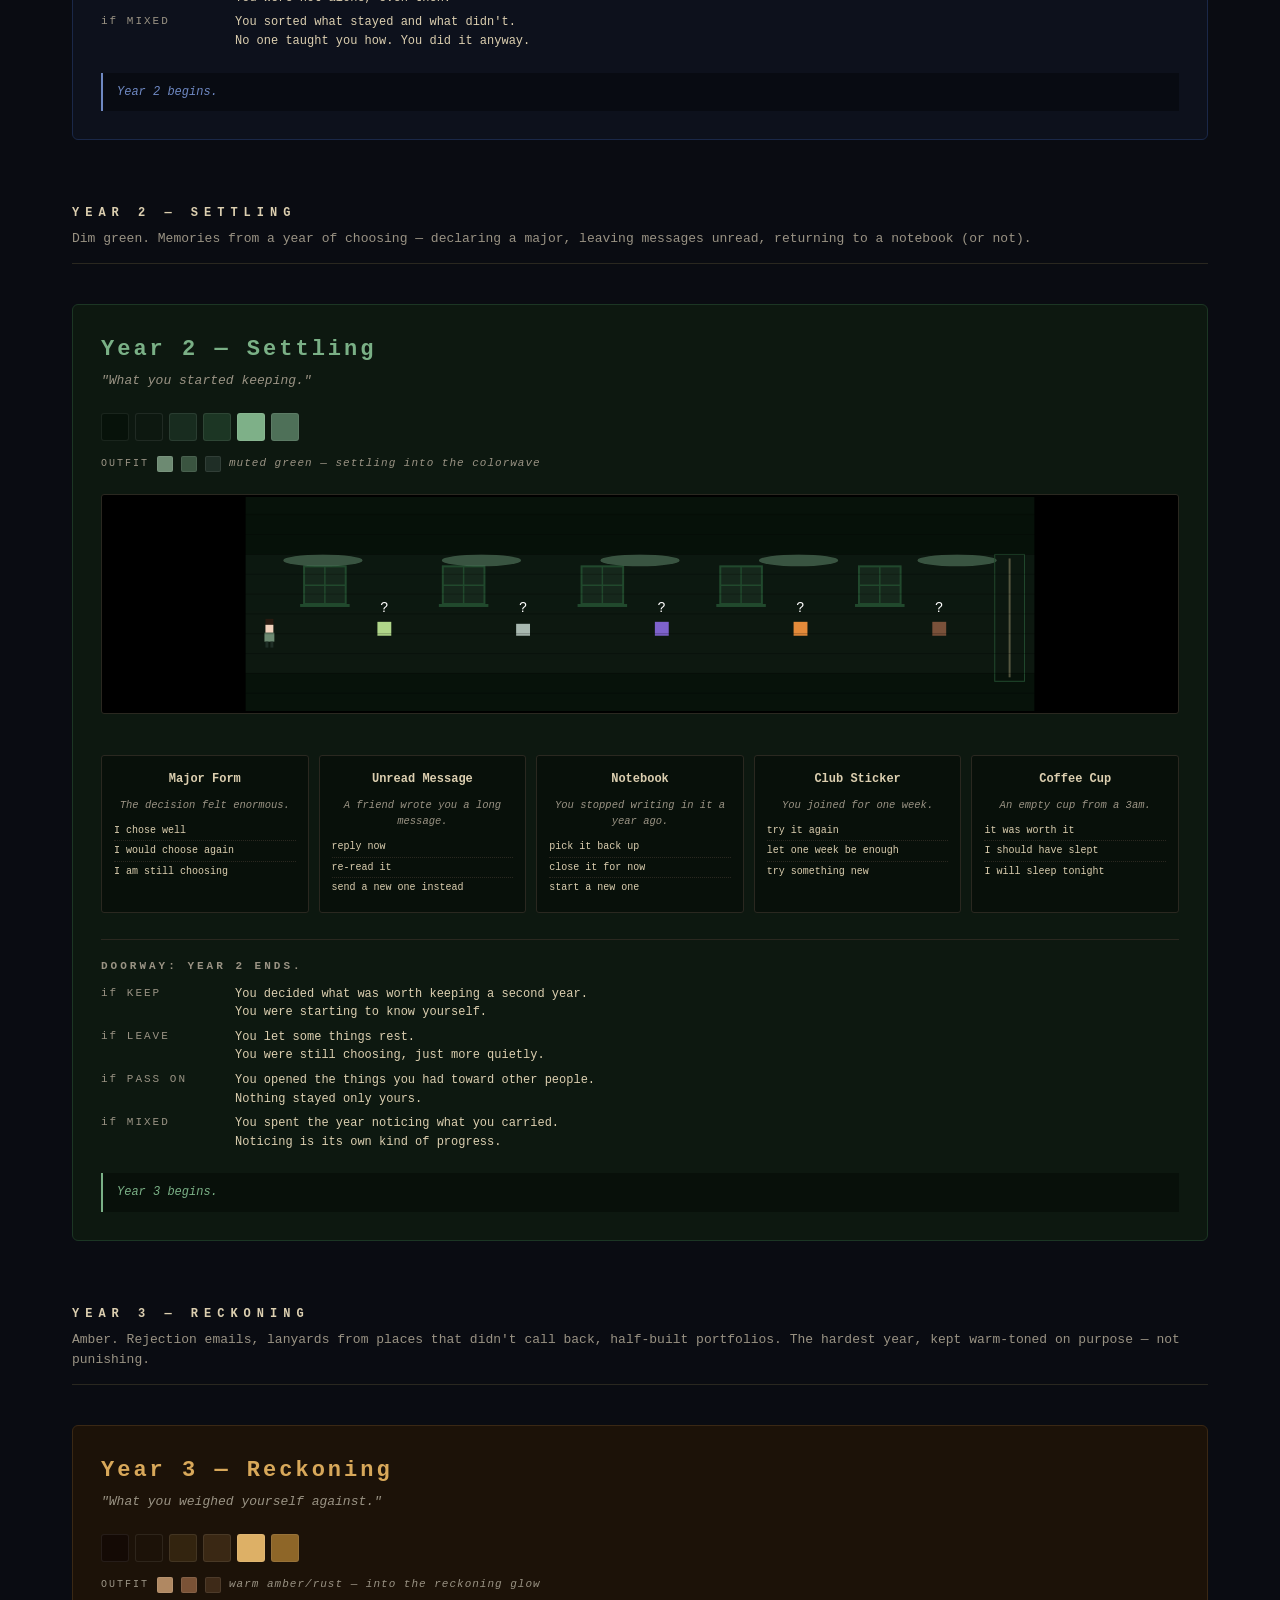
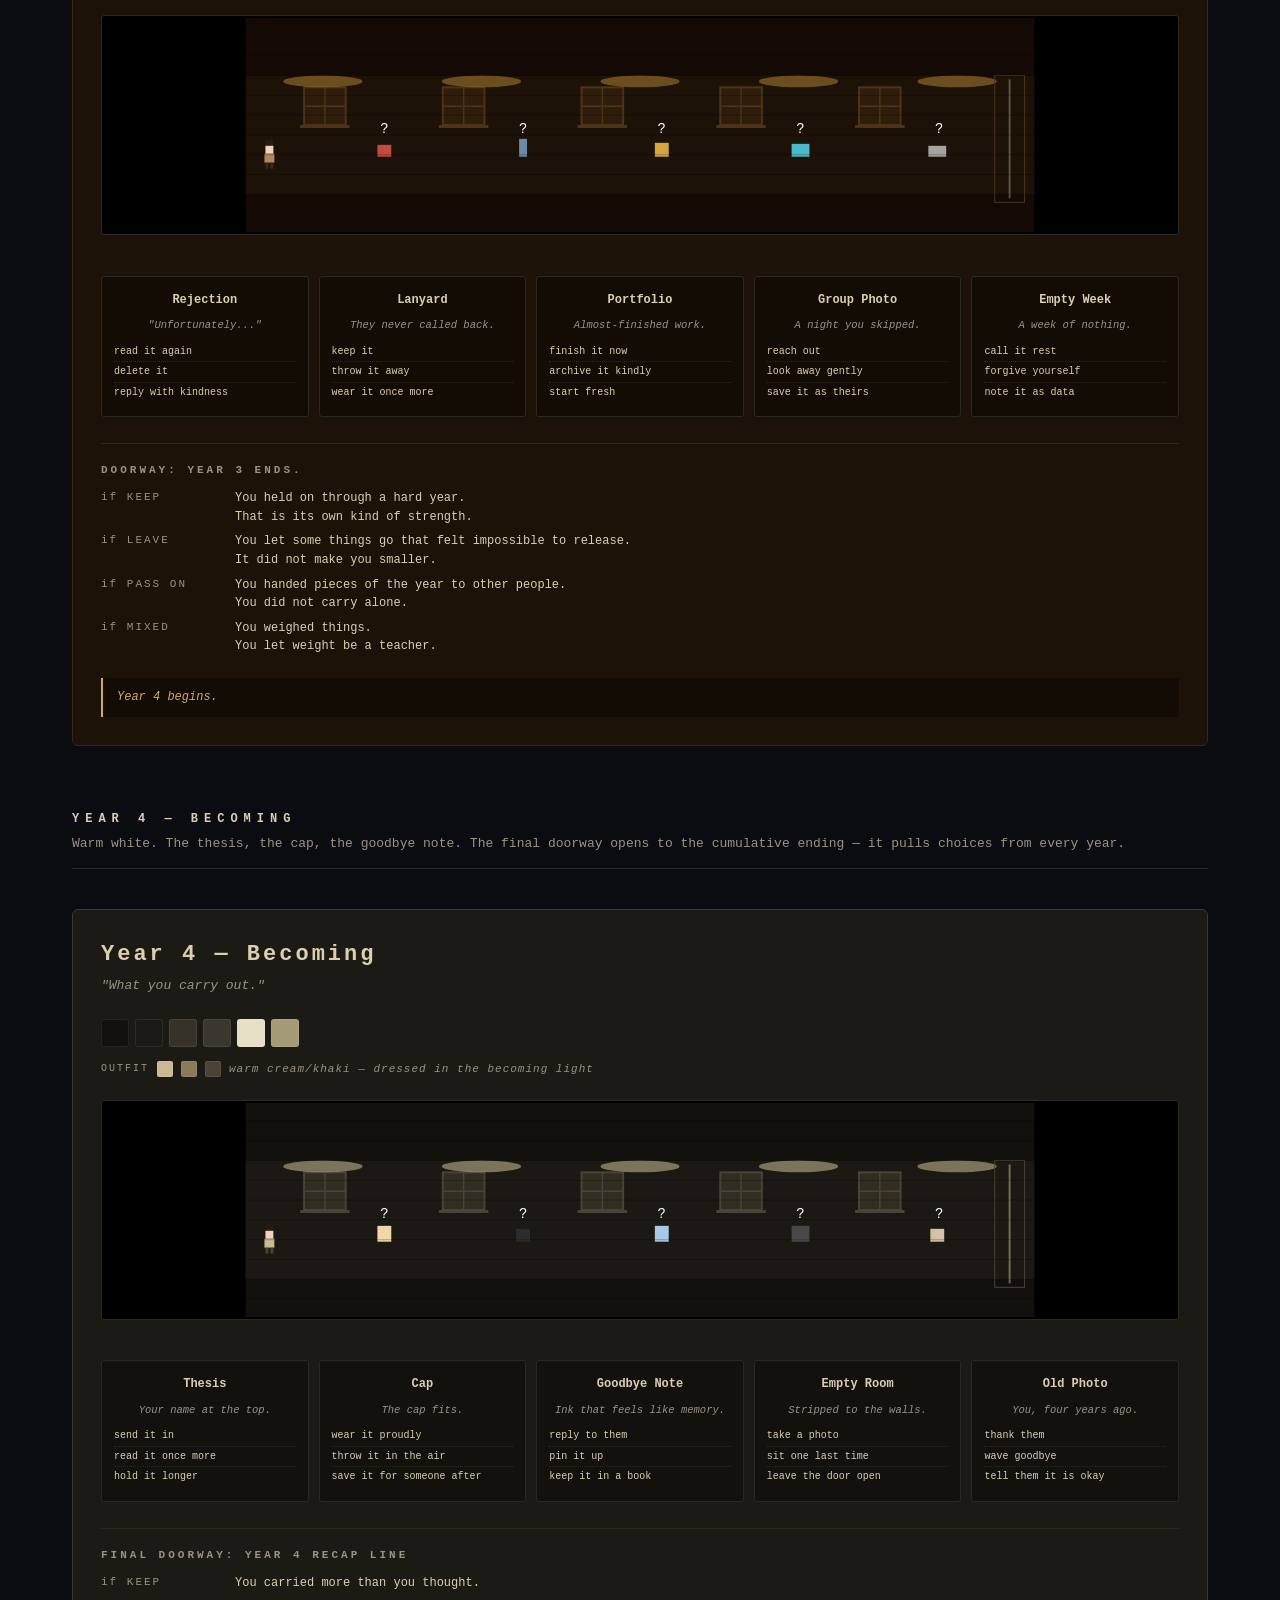
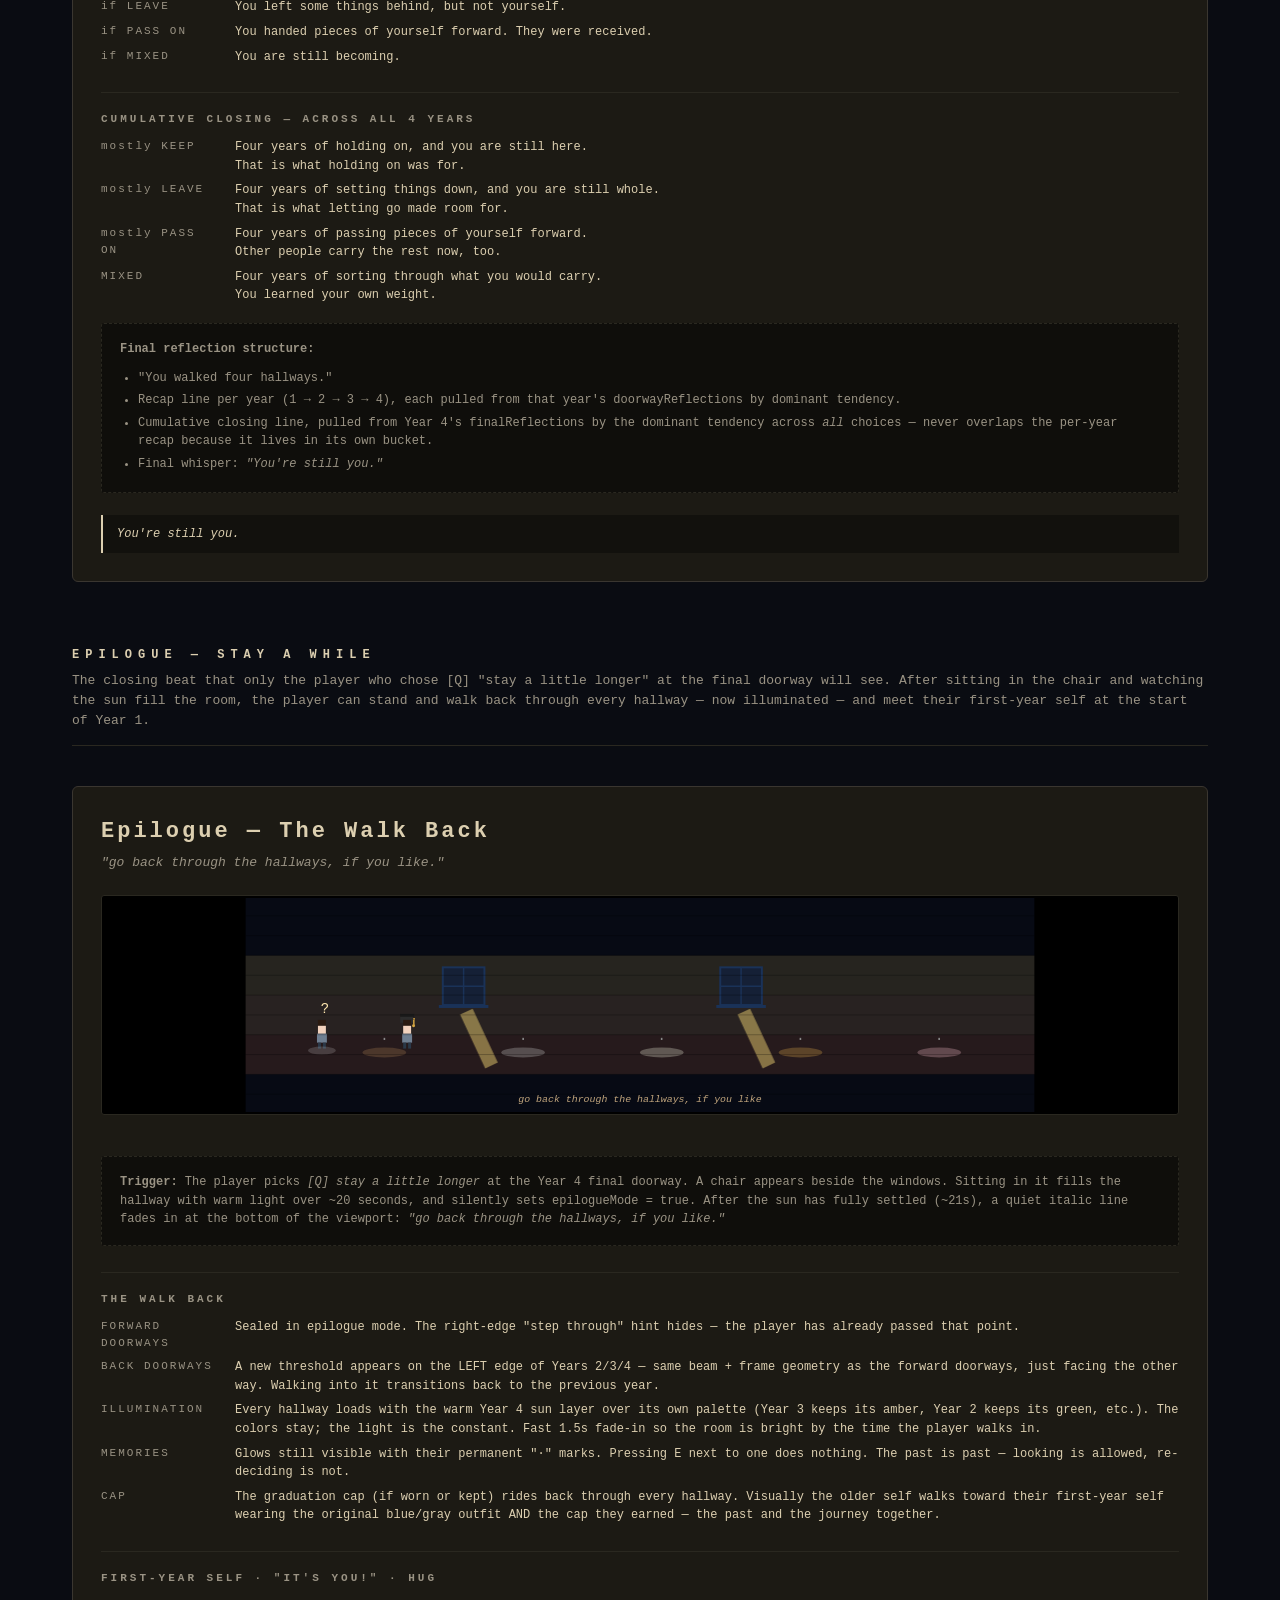
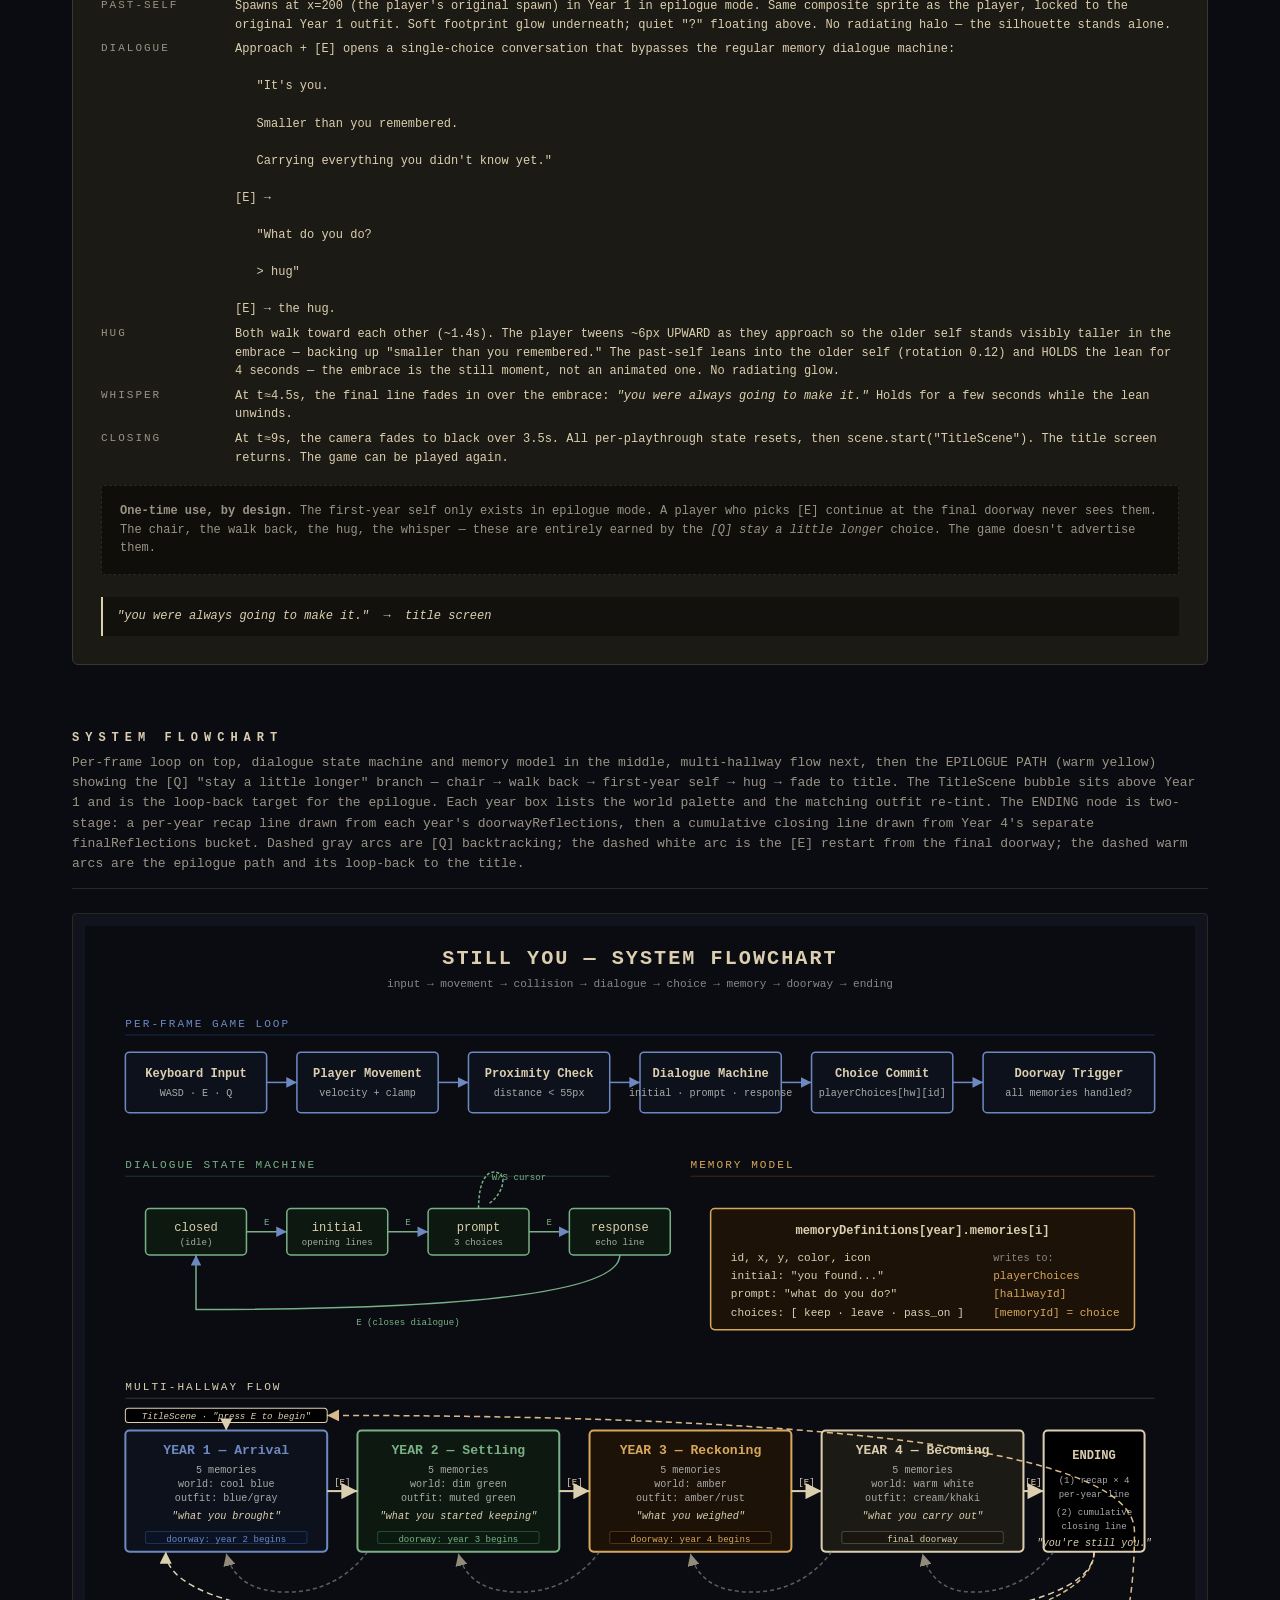
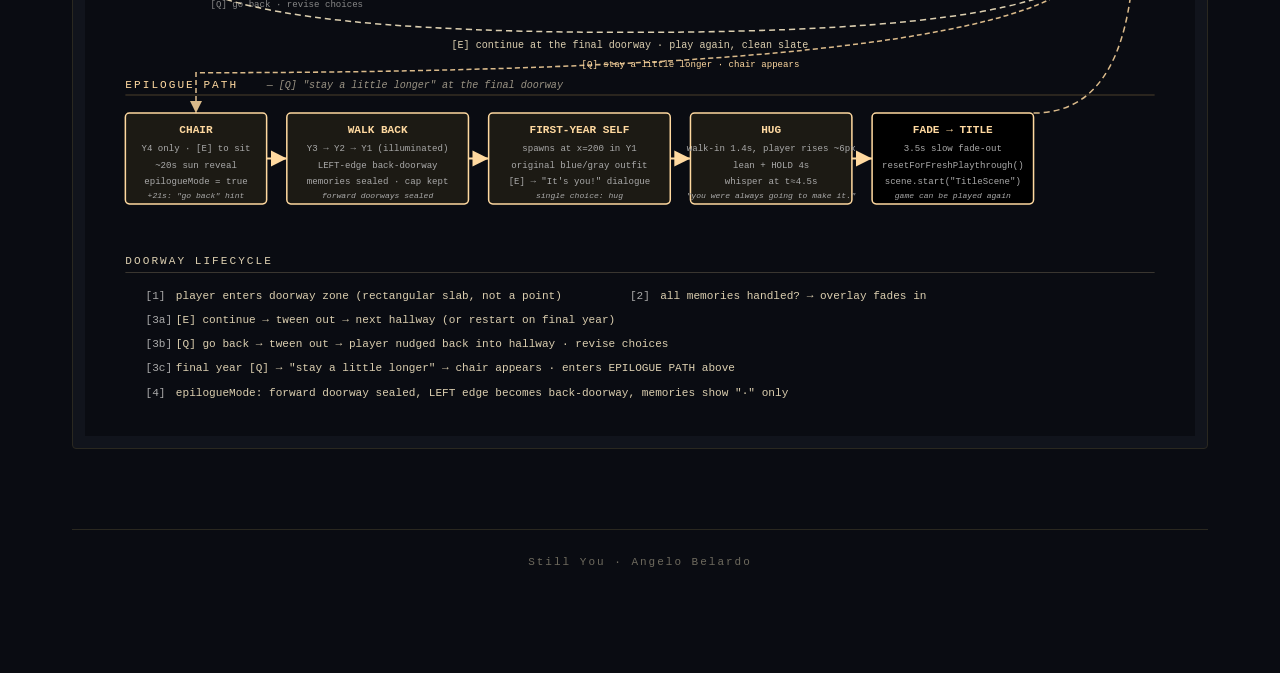
==== commit b7f65b24: "oops forgot about the storyboard:p" ====
--- a/docs/storyboard.html
+++ b/docs/storyboard.html
@@ -273,21 +273,94 @@
 
 <header class="cover">
   <h1>STILL YOU</h1>
-  <div class="subtitle">storyboard &amp; system flowchart · vis 160a</div>
+  <div class="subtitle">storyboard &amp; system flowchart</div>
   <blockquote>
-    An interactive 2D pixel-art web experience where the user walks through a dark, memory-like hallway, 
-    encountering objects from the past, and makes small choices that shape a reflective ending about growth, 
+    An interactive 2D pixel-art web experience where the user walks through a dark, memory-like hallway,
+    encountering objects from the past, and makes small choices that shape a reflective ending about growth,
     regret, care, and identity.
   </blockquote>
 </header>
 
 <!-- ============================================================ -->
+<!-- Title screen -->
+<!-- ============================================================ -->
+<section>
+  <h2>Title Screen</h2>
+  <div class="sub">The very first thing the player sees. Sets the mood before any hallway exists. A single softly-glowing window foreshadows the architecture; the title and subtitle fade in over a few seconds; "press E to begin" pulses quietly at the bottom.</div>
+
+  <div class="year y4" style="margin-top:24px;">
+    <h3 style="font-size:18px; letter-spacing:2px;">Opening Frame</h3>
+    <div class="tagline">"a memory in four hallways."</div>
+
+    <svg class="mockup" viewBox="0 0 800 220" preserveAspectRatio="xMidYMid meet">
+      <rect width="800" height="220" fill="#070708"/>
+
+      <!-- Foreshadowing window in cream/khaki (Year 4 palette). The title and
+           the ending should rhyme — the player starts and finishes in the
+           same warm light. -->
+      <rect x="368" y="36" width="64" height="52" fill="#18160f"/>
+      <rect x="368" y="36" width="64" height="52" fill="#a49a78" fill-opacity="0.22"/>
+      <rect x="368" y="36" width="64" height="52" fill="none" stroke="#6a604a" stroke-width="2"/>
+      <line x1="400" y1="36" x2="400" y2="88" stroke="#6a604a" stroke-width="1.5"/>
+      <line x1="368" y1="62" x2="432" y2="62" stroke="#6a604a" stroke-width="1.5"/>
+      <rect x="362" y="88" width="76" height="4" fill="#6a604a"/>
+      <ellipse cx="400" cy="108" rx="44" ry="14" fill="#a49a78" fill-opacity="0.12"/>
+
+      <!-- Dust motes scattered across the frame -->
+      <g>
+        <circle cx="120" cy="60"  r="1" fill="#e6dfc6" opacity="0.5"/>
+        <circle cx="220" cy="40"  r="1" fill="#e6dfc6" opacity="0.4"/>
+        <circle cx="310" cy="130" r="1" fill="#e6dfc6" opacity="0.5"/>
+        <circle cx="520" cy="70"  r="1" fill="#e6dfc6" opacity="0.4"/>
+        <circle cx="600" cy="160" r="1" fill="#e6dfc6" opacity="0.5"/>
+        <circle cx="700" cy="50"  r="1" fill="#e6dfc6" opacity="0.4"/>
+        <circle cx="180" cy="180" r="1" fill="#e6dfc6" opacity="0.5"/>
+      </g>
+
+      <!-- Title -->
+      <text x="400" y="138" text-anchor="middle" fill="#dccfb0" font-size="20" font-family="monospace" font-weight="bold" letter-spacing="6">STILL  YOU</text>
+      <text x="400" y="158" text-anchor="middle" fill="#9a9384" font-size="11" font-family="monospace" font-style="italic">a memory in four hallways</text>
+
+      <!-- Controls -->
+      <text x="400" y="196" text-anchor="middle" fill="#777067" font-size="10" font-family="monospace">WASD move     E interact     Q back</text>
+      <!-- Begin prompt (with subtle "pulse" indicated by lighter color) -->
+      <text x="400" y="210" text-anchor="middle" fill="#bdb39c" font-size="10" font-family="monospace">press  E  to begin</text>
+
+      <!-- Scanlines -->
+      <g opacity="0.25">
+        <line x1="0" y1="20"  x2="800" y2="20"  stroke="#000"/>
+        <line x1="0" y1="40"  x2="800" y2="40"  stroke="#000"/>
+        <line x1="0" y1="60"  x2="800" y2="60"  stroke="#000"/>
+        <line x1="0" y1="80"  x2="800" y2="80"  stroke="#000"/>
+        <line x1="0" y1="100" x2="800" y2="100" stroke="#000"/>
+        <line x1="0" y1="120" x2="800" y2="120" stroke="#000"/>
+        <line x1="0" y1="140" x2="800" y2="140" stroke="#000"/>
+        <line x1="0" y1="160" x2="800" y2="160" stroke="#000"/>
+        <line x1="0" y1="180" x2="800" y2="180" stroke="#000"/>
+        <line x1="0" y1="200" x2="800" y2="200" stroke="#000"/>
+      </g>
+      <!-- Frame -->
+      <rect x="0" y="0" width="800" height="220" fill="none" stroke="#000" stroke-width="4"/>
+    </svg>
+
+    <div class="visual-notes" style="margin-top:18px;">
+      <strong>Design notes:</strong>
+      <ul>
+        <li><em>Same visual hardware as the hallways.</em> CRT scanlines, vignette frame, drifting dust, the boxed 4:3 viewport — the title screen is rendered on the same imagined cartridge as the rest of the experience.</li>
+        <li><em>Cream window foreshadows Year 4.</em> The single warm-cream window in the center uses the Year 4 "becoming" palette, not any of the earlier years. The journey starts and ends in the same light — the title is a quiet preview of where the player is going.</li>
+        <li><em>Staged fade-in.</em> Black for ~0.8s, then title fades in (~0.5s delay, 1.8s tween), then subtitle (~2s delay), then controls (~3.3s delay, dim), then "press E to begin" pulses in last (~3.8s delay). Total wait: ~3.8s before the prompt is visible. Input is live from the start though — the staging is mood, not gating.</li>
+        <li><em>Press E (or click).</em> The title fades to black over ~1.1s and the first hallway loads. From this point on the title screen only returns once: after the epilogue hug, at the very end.</li>
+      </ul>
+    </div>
+  </div>
+</section>
+
+<!-- ============================================================ -->
 <!-- Arc -->
 <!-- ============================================================ -->
 <section>
   <h2>The Arc</h2>
-  <div class="sub">Four hallways, four years. Each one ends in a doorway. 
-    The doorway reflects what the player did and lets them step through to the next.</div>
+  <div class="sub">Title screen, four hallways, four years, and a quiet epilogue. Each hallway ends in a doorway; the doorway reflects what the player did and lets them step through to the next.</div>
 
   <table style="width:100%; font-size:12px; border-collapse: collapse;">
     <thead style="color: var(--text-dim); text-align:left;">
@@ -299,6 +372,12 @@
       </tr>
     </thead>
     <tbody>
+      <tr>
+        <td style="padding:8px; color: var(--y4);">Title screen</td>
+        <td style="padding:8px;">A memory in four hallways</td>
+        <td style="padding:8px;">Warm cream (Year 4 preview)</td>
+        <td style="padding:8px;">Year 1 on [E]</td>
+      </tr>
       <tr>
         <td style="padding:8px; color: var(--y1);">Year 1 — Arrival</td>
         <td style="padding:8px;">What you brought with you</td>
@@ -321,7 +400,13 @@
         <td style="padding:8px; color: var(--y4);">Year 4 — Becoming</td>
         <td style="padding:8px;">What you carry out</td>
         <td style="padding:8px;">Warm white</td>
-        <td style="padding:8px;">The Finale</td>
+        <td style="padding:8px;">Final doorway · sit or step through</td>
+      </tr>
+      <tr>
+        <td style="padding:8px; color: var(--y4);">Epilogue — Stay a while</td>
+        <td style="padding:8px;">Walk back, illuminated. Meet your first-year self. Hug.</td>
+        <td style="padding:8px;">All four palettes, warm sun layered over</td>
+        <td style="padding:8px;">Title screen on closing whisper</td>
       </tr>
     </tbody>
   </table>
@@ -979,14 +1064,164 @@
 </section>
 
 <!-- ============================================================ -->
+<!-- Epilogue -->
+<!-- ============================================================ -->
+<section>
+  <h2>Epilogue — Stay a While</h2>
+  <div class="sub">The closing beat that only the player who chose [Q] "stay a little longer" at the final doorway will see. After sitting in the chair and watching the sun fill the room, the player can stand and walk back through every hallway — now illuminated — and meet their first-year self at the start of Year 1.</div>
+
+  <div class="year y4">
+    <h3>Epilogue — The Walk Back</h3>
+    <div class="tagline">"go back through the hallways, if you like."</div>
+
+    <svg class="mockup" viewBox="0 0 800 220" preserveAspectRatio="xMidYMid meet">
+      <!-- Year 1 in epilogue mode: Year 1's blue palette with the warm
+           sun gradient layered over the top. -->
+      <rect width="800" height="220" fill="#070a14"/>
+      <rect x="0" y="60" width="800" height="120" fill="#0d111c"/>
+
+      <!-- Sun gradient bands across the floor band (lighter at top, warmer
+           at bottom) — abbreviated stack to suggest the illumination layer. -->
+      <rect x="0" y="60"  width="800" height="40" fill="#ffcf3d" fill-opacity="0.10"/>
+      <rect x="0" y="100" width="800" height="40" fill="#ffa84a" fill-opacity="0.11"/>
+      <rect x="0" y="140" width="800" height="40" fill="#ff6a1f" fill-opacity="0.10"/>
+
+      <!-- Two of the Year 1 back-wall windows (cool blue glass + warm light) -->
+      <g>
+        <rect x="201" y="72" width="42" height="38" fill="#0a1224"/>
+        <rect x="201" y="72" width="42" height="38" fill="#4a6088" fill-opacity="0.18"/>
+        <rect x="201" y="72" width="42" height="38" fill="none" stroke="#1a3258" stroke-width="2"/>
+        <line x1="222" y1="72" x2="222" y2="110" stroke="#1a3258" stroke-width="1.5"/>
+        <line x1="201" y1="91" x2="243" y2="91"  stroke="#1a3258" stroke-width="1.5"/>
+        <rect x="197" y="110" width="50" height="3" fill="#1a3258"/>
+
+        <rect x="481" y="72" width="42" height="38" fill="#0a1224"/>
+        <rect x="481" y="72" width="42" height="38" fill="#4a6088" fill-opacity="0.18"/>
+        <rect x="481" y="72" width="42" height="38" fill="none" stroke="#1a3258" stroke-width="2"/>
+        <line x1="502" y1="72" x2="502" y2="110" stroke="#1a3258" stroke-width="1.5"/>
+        <line x1="481" y1="91" x2="523" y2="91"  stroke="#1a3258" stroke-width="1.5"/>
+        <rect x="477" y="110" width="50" height="3" fill="#1a3258"/>
+      </g>
+
+      <!-- Diagonal sun shafts angled down-and-right from each window -->
+      <g opacity="0.45">
+        <rect x="218" y="118" width="14" height="60" fill="#ffe27a" transform="rotate(-25 222 118)"/>
+        <rect x="498" y="118" width="14" height="60" fill="#ffe27a" transform="rotate(-25 502 118)"/>
+      </g>
+
+      <!-- Memory glows along the floor — visible, with permanent "·" hints
+           (you can see them but pressing E does nothing). -->
+      <g>
+        <ellipse cx="142" cy="158" rx="22" ry="5" fill="#a67c52" fill-opacity="0.30"/>
+        <text x="142" y="148" text-anchor="middle" fill="#888888" font-size="14" font-family="monospace">·</text>
+
+        <ellipse cx="282" cy="158" rx="22" ry="5" fill="#c8c8c8" fill-opacity="0.30"/>
+        <text x="282" y="148" text-anchor="middle" fill="#888888" font-size="14" font-family="monospace">·</text>
+
+        <ellipse cx="422" cy="158" rx="22" ry="5" fill="#e8e6d4" fill-opacity="0.30"/>
+        <text x="422" y="148" text-anchor="middle" fill="#888888" font-size="14" font-family="monospace">·</text>
+
+        <ellipse cx="562" cy="158" rx="22" ry="5" fill="#d9a64a" fill-opacity="0.30"/>
+        <text x="562" y="148" text-anchor="middle" fill="#888888" font-size="14" font-family="monospace">·</text>
+
+        <ellipse cx="702" cy="158" rx="22" ry="5" fill="#eeb6c4" fill-opacity="0.30"/>
+        <text x="702" y="148" text-anchor="middle" fill="#888888" font-size="14" font-family="monospace">·</text>
+      </g>
+
+      <!-- First-year self at the original spawn point (left), in original
+           blue/gray outfit. Quiet "?" hint above (the only thing left to do). -->
+      <g>
+        <text x="82" y="118" text-anchor="middle" fill="#ffe8b0" font-size="14" font-family="monospace">?</text>
+        <rect x="75" y="125" width="8" height="6" fill="#2a1a10"/>
+        <rect x="75" y="131" width="8" height="8" fill="#f2d2bd"/>
+        <rect x="74" y="139" width="10" height="9" fill="#6e7e90"/>
+        <rect x="75" y="148" width="3" height="6" fill="#2a3848"/>
+        <rect x="80" y="148" width="3" height="6" fill="#2a3848"/>
+        <ellipse cx="79" cy="156" rx="14" ry="4" fill="#ffffff" fill-opacity="0.16"/>
+      </g>
+
+      <!-- Older self (the player) approaching from the right — wearing the
+           Year 1 outfit (since they're now in Year 1) AND the graduation
+           cap carried back from Year 4. -->
+      <g>
+        <!-- mortarboard cap (carried back from Year 4) -->
+        <rect x="158" y="119" width="14" height="3" fill="#1c1c1c"/>
+        <rect x="158" y="122" width="13" height="6" fill="#2c2c2c"/>
+        <circle cx="172" cy="124" r="1" fill="#d4a542"/>
+        <rect x="171" y="125" width="1.5" height="5" fill="#d4a542"/>
+        <circle cx="171.5" cy="131" r="1.5" fill="#d4a542"/>
+        <!-- body in original blue/gray outfit -->
+        <rect x="161" y="125" width="8" height="6" fill="#2a1a10"/>
+        <rect x="161" y="131" width="8" height="8" fill="#f2d2bd"/>
+        <rect x="160" y="139" width="10" height="9" fill="#6e7e90"/>
+        <rect x="161" y="148" width="3" height="6" fill="#2a3848"/>
+        <rect x="166" y="148" width="3" height="6" fill="#2a3848"/>
+      </g>
+
+      <!-- Bottom-anchored sit-hint that appeared back in Year 4 -->
+      <text x="400" y="208" text-anchor="middle" fill="#ffd9a0" font-size="10" font-family="monospace" font-style="italic" opacity="0.75">go back through the hallways, if you like</text>
+
+      <!-- Scanlines -->
+      <g opacity="0.25">
+        <line x1="0" y1="20"  x2="800" y2="20"  stroke="#000"/>
+        <line x1="0" y1="40"  x2="800" y2="40"  stroke="#000"/>
+        <line x1="0" y1="60"  x2="800" y2="60"  stroke="#000"/>
+        <line x1="0" y1="80"  x2="800" y2="80"  stroke="#000"/>
+        <line x1="0" y1="100" x2="800" y2="100" stroke="#000"/>
+        <line x1="0" y1="120" x2="800" y2="120" stroke="#000"/>
+        <line x1="0" y1="140" x2="800" y2="140" stroke="#000"/>
+        <line x1="0" y1="160" x2="800" y2="160" stroke="#000"/>
+        <line x1="0" y1="180" x2="800" y2="180" stroke="#000"/>
+        <line x1="0" y1="200" x2="800" y2="200" stroke="#000"/>
+      </g>
+      <rect x="0" y="0" width="800" height="220" fill="none" stroke="#000" stroke-width="4"/>
+    </svg>
+
+    <div class="visual-notes" style="margin-top:8px;">
+      <strong>Trigger:</strong> The player picks <em>[Q] stay a little longer</em> at the Year 4 final doorway. A chair appears beside the windows. Sitting in it fills the hallway with warm light over ~20 seconds, and silently sets <code>epilogueMode = true</code>. After the sun has fully settled (~21s), a quiet italic line fades in at the bottom of the viewport: <em>"go back through the hallways, if you like."</em>
+    </div>
+
+    <div class="reflections">
+      <h4>The walk back</h4>
+      <div class="row"><span class="tag">FORWARD DOORWAYS</span><span class="body">Sealed in epilogue mode. The right-edge "step through" hint hides — the player has already passed that point.</span></div>
+      <div class="row"><span class="tag">BACK DOORWAYS</span><span class="body">A new threshold appears on the LEFT edge of Years 2/3/4 — same beam + frame geometry as the forward doorways, just facing the other way. Walking into it transitions back to the previous year.</span></div>
+      <div class="row"><span class="tag">ILLUMINATION</span><span class="body">Every hallway loads with the warm Year 4 sun layer over its own palette (Year 3 keeps its amber, Year 2 keeps its green, etc.). The colors stay; the light is the constant. Fast 1.5s fade-in so the room is bright by the time the player walks in.</span></div>
+      <div class="row"><span class="tag">MEMORIES</span><span class="body">Glows still visible with their permanent "·" marks. Pressing E next to one does nothing. The past is past — looking is allowed, re-deciding is not.</span></div>
+      <div class="row"><span class="tag">CAP</span><span class="body">The graduation cap (if worn or kept) rides back through every hallway. Visually the older self walks toward their first-year self wearing the original blue/gray outfit AND the cap they earned — the past and the journey together.</span></div>
+    </div>
+
+    <div class="reflections">
+      <h4>First-year self · "It's you!" · hug</h4>
+      <div class="row"><span class="tag">PAST-SELF</span><span class="body">Spawns at x=200 (the player's original spawn) in Year 1 in epilogue mode. Same composite sprite as the player, locked to the original Year 1 outfit. Soft footprint glow underneath; quiet "?" floating above. No radiating halo — the silhouette stands alone.</span></div>
+      <div class="row"><span class="tag">DIALOGUE</span><span class="body">Approach + [E] opens a single-choice conversation that bypasses the regular memory dialogue machine:
+<br>&nbsp;&nbsp;&nbsp;"It's you.
+<br>&nbsp;&nbsp;&nbsp;Smaller than you remembered.
+<br>&nbsp;&nbsp;&nbsp;Carrying everything you didn't know yet."
+<br>[E] →
+<br>&nbsp;&nbsp;&nbsp;"What do you do?
+<br>&nbsp;&nbsp;&nbsp;&gt; hug"
+<br>[E] → the hug.</span></div>
+      <div class="row"><span class="tag">HUG</span><span class="body">Both walk toward each other (~1.4s). The player tweens ~6px UPWARD as they approach so the older self stands visibly taller in the embrace — backing up "smaller than you remembered." The past-self leans into the older self (rotation 0.12) and HOLDS the lean for 4 seconds — the embrace is the still moment, not an animated one. No radiating glow.</span></div>
+      <div class="row"><span class="tag">WHISPER</span><span class="body">At t≈4.5s, the final line fades in over the embrace: <em>"you were always going to make it."</em> Holds for a few seconds while the lean unwinds.</span></div>
+      <div class="row"><span class="tag">CLOSING</span><span class="body">At t≈9s, the camera fades to black over 3.5s. All per-playthrough state resets, then <code>scene.start("TitleScene")</code>. The title screen returns. The game can be played again.</span></div>
+    </div>
+
+    <div class="visual-notes" style="margin-top:18px;">
+      <strong>One-time use, by design.</strong> The first-year self only exists in epilogue mode. A player who picks [E] continue at the final doorway never sees them. The chair, the walk back, the hug, the whisper — these are entirely earned by the <em>[Q] stay a little longer</em> choice. The game doesn't advertise them.
+    </div>
+    <div class="transition">"you were always going to make it." &nbsp;→&nbsp; title screen</div>
+  </div>
+</section>
+
+<!-- ============================================================ -->
 <!-- Flowchart -->
 <!-- ============================================================ -->
 <section>
   <h2>System Flowchart</h2>
-  <div class="sub">Per-frame loop on top, dialogue state machine and memory model in the middle, multi-hallway flow at the bottom. Each year box also lists the world palette and the matching outfit re-tint applied to the player. The ENDING node is now two-stage: a per-year recap line drawn from each year's <code>doorwayReflections</code>, then a cumulative closing line drawn from Year 4's separate <code>finalReflections</code> bucket. The dashed gray arcs represent [Q] backtracking — the player can revise choices and re-trigger the doorway. The dashed white loop is the restart from the final ending back to Year 1.</div>
+  <div class="sub">Per-frame loop on top, dialogue state machine and memory model in the middle, multi-hallway flow next, then the EPILOGUE PATH (warm yellow) showing the [Q] "stay a little longer" branch — chair → walk back → first-year self → hug → fade to title. The TitleScene bubble sits above Year 1 and is the loop-back target for the epilogue. Each year box lists the world palette and the matching outfit re-tint. The ENDING node is two-stage: a per-year recap line drawn from each year's <code>doorwayReflections</code>, then a cumulative closing line drawn from Year 4's separate <code>finalReflections</code> bucket. Dashed gray arcs are [Q] backtracking; the dashed white arc is the [E] restart from the final doorway; the dashed warm arcs are the epilogue path and its loop-back to the title.</div>
 
   <div class="flowchart-wrap">
-    <svg viewBox="0 0 1100 900" preserveAspectRatio="xMidYMid meet" font-family="monospace">
+    <svg viewBox="0 0 1100 1100" preserveAspectRatio="xMidYMid meet" font-family="monospace">
       <defs>
         <marker id="sb-arrow" viewBox="0 0 10 10" refX="10" refY="5" markerWidth="8" markerHeight="8" orient="auto-start-reverse">
           <path d="M 0 0 L 10 5 L 0 10 z" fill="#dccfb0" />
@@ -994,9 +1229,12 @@
         <marker id="sb-arrowDim" viewBox="0 0 10 10" refX="10" refY="5" markerWidth="7" markerHeight="7" orient="auto-start-reverse">
           <path d="M 0 0 L 10 5 L 0 10 z" fill="#6e88c2" />
         </marker>
+        <marker id="sb-arrowWarm" viewBox="0 0 10 10" refX="10" refY="5" markerWidth="8" markerHeight="8" orient="auto-start-reverse">
+          <path d="M 0 0 L 10 5 L 0 10 z" fill="#ffd9a0" />
+        </marker>
       </defs>
 
-      <rect x="0" y="0" width="1100" height="900" fill="#0a0c12" />
+      <rect x="0" y="0" width="1100" height="1100" fill="#0a0c12" />
 
       <text x="550" y="38" text-anchor="middle" fill="#dccfb0" font-size="20" font-weight="bold" letter-spacing="2">STILL YOU — SYSTEM FLOWCHART</text>
       <text x="550" y="60" text-anchor="middle" fill="#888888" font-size="11">input → movement → collision → dialogue → choice → memory → doorway → ending</text>
@@ -1092,6 +1330,12 @@
 
       <text x="40" y="460" fill="#dccfb0" font-size="11" letter-spacing="2">MULTI-HALLWAY FLOW</text>
       <line x1="40" y1="468" x2="1060" y2="468" stroke="#3a3630" stroke-width="1" />
+
+      <!-- Title screen sits ABOVE the multi-hallway row. TitleScene hands
+           off to GameScene on [E]. -->
+      <rect x="40" y="478" width="200" height="14" rx="3" fill="#000000" stroke="#dccfb0" stroke-width="1"/>
+      <text x="140" y="489" text-anchor="middle" fill="#dccfb0" font-size="9" font-style="italic">TitleScene · "press E to begin"</text>
+      <line x1="140" y1="492" x2="140" y2="500" stroke="#dccfb0" stroke-width="1.5" marker-end="url(#sb-arrow)"/>
 
       <g>
         <rect x="40"  y="500" width="200" height="120" rx="4" fill="#0d111c" stroke="#6e88c2" stroke-width="2"/>
@@ -1155,33 +1399,90 @@
         <path d="M 740 620 Q 710 660 660 660 Q 610 660 600 622" fill="none" stroke="#888888" stroke-width="1.5" stroke-dasharray="4,3" marker-end="url(#sb-arrow)" opacity="0.65" />
         <path d="M 960 620 Q 930 660 880 660 Q 840 660 830 622" fill="none" stroke="#888888" stroke-width="1.5" stroke-dasharray="4,3" marker-end="url(#sb-arrow)" opacity="0.65" />
 
-        <path d="M 1000 620 Q 1000 760 540 760 Q 80 760 80 620" fill="none" stroke="#dccfb0" stroke-width="1.5" stroke-dasharray="6,4" marker-end="url(#sb-arrow)" />
-        <text x="540" y="775" text-anchor="middle" fill="#dccfb0" font-size="10">[E] on the final doorway · play again, clean slate</text>
-      </g>
-
-      <text x="40" y="810" fill="#dccfb0" font-size="11" letter-spacing="2">DOORWAY LIFECYCLE</text>
-      <line x1="40" y1="818" x2="1060" y2="818" stroke="#3a3630" stroke-width="1" />
-
-      <text x="60"  y="844" fill="#aaaaaa" font-size="11">[1]</text>
-      <text x="90"  y="844" fill="#dccfb0" font-size="11">player enters doorway zone</text>
-
-      <text x="320" y="844" fill="#aaaaaa" font-size="11">[2]</text>
-      <text x="350" y="844" fill="#dccfb0" font-size="11">all memories handled? → overlay fades in</text>
-
-      <text x="60"  y="868" fill="#aaaaaa" font-size="11">[3a]</text>
-      <text x="90"  y="868" fill="#dccfb0" font-size="11">[E] continue → tween out → next hallway</text>
-
-      <text x="330" y="868" fill="#aaaaaa" font-size="11">[3b]</text>
-      <text x="360" y="868" fill="#dccfb0" font-size="11">[Q] go back → tween out → player nudged back into hallway</text>
-
-      <text x="60"  y="888" fill="#aaaaaa" font-size="11">[4]</text>
-      <text x="90"  y="888" fill="#dccfb0" font-size="11">final year: [E] restarts the game (clears playerChoices, reloads Year 1). [Q] spawns in a chair, let the feelings soak in.</text>
+        <path d="M 1000 620 Q 1000 700 540 700 Q 80 700 80 620" fill="none" stroke="#dccfb0" stroke-width="1.5" stroke-dasharray="6,4" marker-end="url(#sb-arrow)" />
+        <text x="540" y="715" text-anchor="middle" fill="#dccfb0" font-size="10">[E] continue at the final doorway · play again, clean slate</text>
+      </g>
+
+      <!-- Epilogue path ([Q] "stay a little longer" branch) -->
+      <text x="40" y="755" fill="#ffd9a0" font-size="11" letter-spacing="2">EPILOGUE PATH</text>
+      <text x="180" y="755" fill="#9a9384" font-size="10" font-style="italic">— [Q] "stay a little longer" at the final doorway</text>
+      <line x1="40" y1="762" x2="1060" y2="762" stroke="#4a3e2a" stroke-width="1" />
+
+      <g>
+        <rect x="40"  y="780" width="140" height="90" rx="4" fill="#1c1a14" stroke="#ffd9a0" stroke-width="1.5"/>
+        <text x="110" y="800" text-anchor="middle" fill="#ffd9a0" font-size="11" font-weight="bold">CHAIR</text>
+        <text x="110" y="818" text-anchor="middle" fill="#aaaaaa" font-size="9">Y4 only · [E] to sit</text>
+        <text x="110" y="834" text-anchor="middle" fill="#aaaaaa" font-size="9">~20s sun reveal</text>
+        <text x="110" y="850" text-anchor="middle" fill="#aaaaaa" font-size="9">epilogueMode = true</text>
+        <text x="110" y="864" text-anchor="middle" fill="#aaaaaa" font-size="8" font-style="italic">+21s: "go back" hint</text>
+
+        <rect x="200" y="780" width="180" height="90" rx="4" fill="#1c1a14" stroke="#ffd9a0" stroke-width="1.5"/>
+        <text x="290" y="800" text-anchor="middle" fill="#ffd9a0" font-size="11" font-weight="bold">WALK BACK</text>
+        <text x="290" y="818" text-anchor="middle" fill="#aaaaaa" font-size="9">Y3 → Y2 → Y1 (illuminated)</text>
+        <text x="290" y="834" text-anchor="middle" fill="#aaaaaa" font-size="9">LEFT-edge back-doorway</text>
+        <text x="290" y="850" text-anchor="middle" fill="#aaaaaa" font-size="9">memories sealed · cap kept</text>
+        <text x="290" y="864" text-anchor="middle" fill="#aaaaaa" font-size="8" font-style="italic">forward doorways sealed</text>
+
+        <rect x="400" y="780" width="180" height="90" rx="4" fill="#1c1a14" stroke="#ffd9a0" stroke-width="1.5"/>
+        <text x="490" y="800" text-anchor="middle" fill="#ffd9a0" font-size="11" font-weight="bold">FIRST-YEAR SELF</text>
+        <text x="490" y="818" text-anchor="middle" fill="#aaaaaa" font-size="9">spawns at x=200 in Y1</text>
+        <text x="490" y="834" text-anchor="middle" fill="#aaaaaa" font-size="9">original blue/gray outfit</text>
+        <text x="490" y="850" text-anchor="middle" fill="#aaaaaa" font-size="9">[E] → "It's you!" dialogue</text>
+        <text x="490" y="864" text-anchor="middle" fill="#aaaaaa" font-size="8" font-style="italic">single choice: hug</text>
+
+        <rect x="600" y="780" width="160" height="90" rx="4" fill="#1c1a14" stroke="#ffd9a0" stroke-width="1.5"/>
+        <text x="680" y="800" text-anchor="middle" fill="#ffd9a0" font-size="11" font-weight="bold">HUG</text>
+        <text x="680" y="818" text-anchor="middle" fill="#aaaaaa" font-size="9">walk-in 1.4s, player rises ~6px</text>
+        <text x="680" y="834" text-anchor="middle" fill="#aaaaaa" font-size="9">lean + HOLD 4s</text>
+        <text x="680" y="850" text-anchor="middle" fill="#aaaaaa" font-size="9">whisper at t≈4.5s</text>
+        <text x="680" y="864" text-anchor="middle" fill="#aaaaaa" font-size="8" font-style="italic">"you were always going to make it."</text>
+
+        <rect x="780" y="780" width="160" height="90" rx="4" fill="#000000" stroke="#ffd9a0" stroke-width="1.5"/>
+        <text x="860" y="800" text-anchor="middle" fill="#ffd9a0" font-size="11" font-weight="bold">FADE → TITLE</text>
+        <text x="860" y="818" text-anchor="middle" fill="#aaaaaa" font-size="9">3.5s slow fade-out</text>
+        <text x="860" y="834" text-anchor="middle" fill="#aaaaaa" font-size="9">resetForFreshPlaythrough()</text>
+        <text x="860" y="850" text-anchor="middle" fill="#aaaaaa" font-size="9">scene.start("TitleScene")</text>
+        <text x="860" y="864" text-anchor="middle" fill="#aaaaaa" font-size="8" font-style="italic">game can be played again</text>
+
+        <line x1="180" y1="825" x2="200" y2="825" stroke="#ffd9a0" stroke-width="2" marker-end="url(#sb-arrowWarm)"/>
+        <line x1="380" y1="825" x2="400" y2="825" stroke="#ffd9a0" stroke-width="2" marker-end="url(#sb-arrowWarm)"/>
+        <line x1="580" y1="825" x2="600" y2="825" stroke="#ffd9a0" stroke-width="2" marker-end="url(#sb-arrowWarm)"/>
+        <line x1="760" y1="825" x2="780" y2="825" stroke="#ffd9a0" stroke-width="2" marker-end="url(#sb-arrowWarm)"/>
+
+        <!-- Curve from ENDING into the epilogue path ([Q] branch) -->
+        <path d="M 1000 620 Q 1000 740 110 740 L 110 780" fill="none" stroke="#ffd9a0" stroke-width="1.5" stroke-dasharray="5,3" marker-end="url(#sb-arrowWarm)" opacity="0.85"/>
+        <text x="600" y="734" text-anchor="middle" fill="#ffd9a0" font-size="9">[Q] stay a little longer · chair appears</text>
+
+        <!-- Loop from FADE→TITLE back up to the TitleScene bubble -->
+        <path d="M 940 780 Q 1040 780 1040 600 Q 1040 485 240 485" fill="none" stroke="#ffd9a0" stroke-width="1.5" stroke-dasharray="6,4" marker-end="url(#sb-arrowWarm)" opacity="0.85"/>
+      </g>
+
+      <text x="40" y="930" fill="#dccfb0" font-size="11" letter-spacing="2">DOORWAY LIFECYCLE</text>
+      <line x1="40" y1="938" x2="1060" y2="938" stroke="#3a3630" stroke-width="1" />
+
+      <text x="60"  y="964" fill="#aaaaaa" font-size="11">[1]</text>
+      <text x="90"  y="964" fill="#dccfb0" font-size="11">player enters doorway zone (rectangular slab, not a point)</text>
+
+      <text x="540" y="964" fill="#aaaaaa" font-size="11">[2]</text>
+      <text x="570" y="964" fill="#dccfb0" font-size="11">all memories handled? → overlay fades in</text>
+
+      <text x="60"  y="988" fill="#aaaaaa" font-size="11">[3a]</text>
+      <text x="90"  y="988" fill="#dccfb0" font-size="11">[E] continue → tween out → next hallway (or restart on final year)</text>
+
+      <text x="60"  y="1012" fill="#aaaaaa" font-size="11">[3b]</text>
+      <text x="90"  y="1012" fill="#dccfb0" font-size="11">[Q] go back → tween out → player nudged back into hallway · revise choices</text>
+
+      <text x="60"  y="1036" fill="#aaaaaa" font-size="11">[3c]</text>
+      <text x="90"  y="1036" fill="#dccfb0" font-size="11">final year [Q] → "stay a little longer" → chair appears · enters EPILOGUE PATH above</text>
+
+      <text x="60"  y="1060" fill="#aaaaaa" font-size="11">[4]</text>
+      <text x="90"  y="1060" fill="#dccfb0" font-size="11">epilogueMode: forward doorway sealed, LEFT edge becomes back-doorway, memories show "·" only</text>
     </svg>
   </div>
 </section>
 
 <footer>
-  Still You · VIS 160A· Angelo Belardo
+  Still You · Angelo Belardo
 </footer>
 
 </body>
